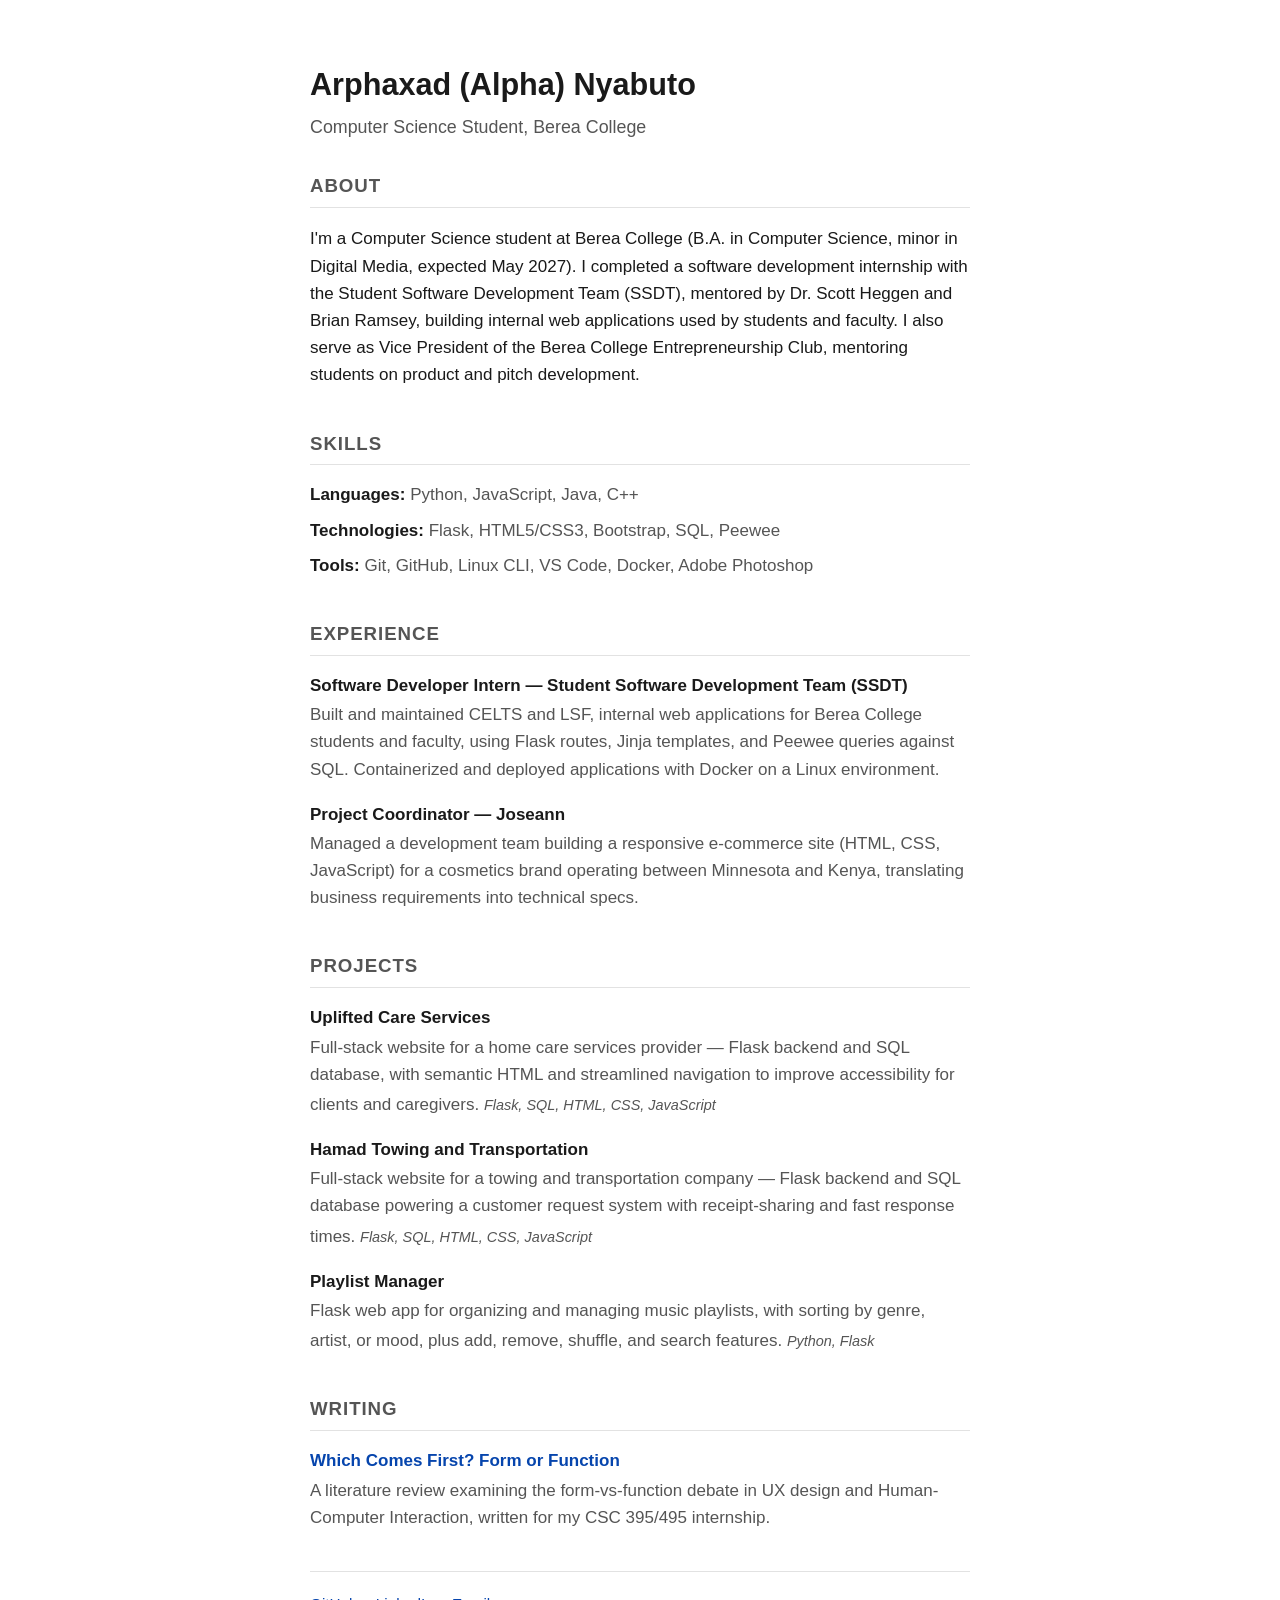
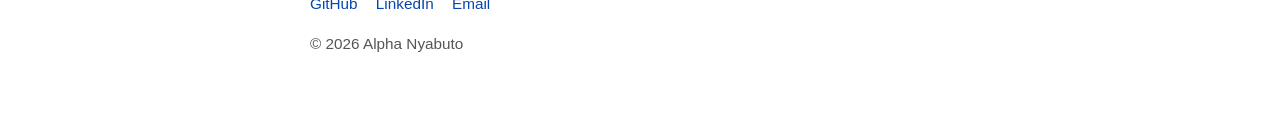
==== index.html @ 5d0f4ea8 "added css file because i wanted it seperate and also put some of my history" ====
<!DOCTYPE html>
<html lang="en">
<head>
<meta charset="UTF-8">
<meta name="viewport" content="width=device-width, initial-scale=1.0">
<title>Alpha Nyabuto</title>
<link rel="stylesheet" href="style.css">
</head>
<body>

  <header>
    <h1>Arphaxad (Alpha) Nyabuto</h1>
    <p class="subtitle">Computer Science Student, Berea College</p>
  </header>

  <section>
    <h2>About</h2>
    <p>
      I'm a Computer Science student at Berea College (B.A. in Computer
      Science, minor in Digital Media, expected May 2027). I completed a
      software development internship with the Student Software Development
      Team (SSDT), mentored by Dr. Scott Heggen and Brian Ramsey, building
      internal web applications used by students and faculty. I also serve as
      Vice President of the Berea College Entrepreneurship Club, mentoring
      students on product and pitch development.
    </p>
  </section>

  <section>
    <h2>Skills</h2>
    <ul class="skills">
      <li><span class="skill-label">Languages:</span> Python, JavaScript, Java, C++</li>
      <li><span class="skill-label">Technologies:</span> Flask, HTML5/CSS3, Bootstrap, SQL, Peewee</li>
      <li><span class="skill-label">Tools:</span> Git, GitHub, Linux CLI, VS Code, Docker, Adobe Photoshop</li>
    </ul>
  </section>

  <section>
    <h2>Experience</h2>
    <ul class="projects">
      <li>
        <div class="project-title">Software Developer Intern &mdash; Student Software Development Team (SSDT)</div>
        <div class="project-desc">Built and maintained CELTS and LSF, internal web applications for Berea College students and faculty, using Flask routes, Jinja templates, and Peewee queries against SQL. Containerized and deployed applications with Docker on a Linux environment.</div>
      </li>
      <li>
        <div class="project-title">Project Coordinator &mdash; Joseann</div>
        <div class="project-desc">Managed a development team building a responsive e-commerce site (HTML, CSS, JavaScript) for a cosmetics brand operating between Minnesota and Kenya, translating business requirements into technical specs.</div>
      </li>
    </ul>
  </section>

  <section>
    <h2>Projects</h2>
    <ul class="projects">
      <li>
        <div class="project-title">Uplifted Care Services</div>
        <div class="project-desc">Full-stack website for a home care services provider &mdash; Flask backend and SQL database, with semantic HTML and streamlined navigation to improve accessibility for clients and caregivers. <span class="tag">Flask, SQL, HTML, CSS, JavaScript</span></div>
      </li>
      <li>
        <div class="project-title">Hamad Towing and Transportation</div>
        <div class="project-desc">Full-stack website for a towing and transportation company &mdash; Flask backend and SQL database powering a customer request system with receipt-sharing and fast response times. <span class="tag">Flask, SQL, HTML, CSS, JavaScript</span></div>
      </li>
      <li>
        <div class="project-title">Playlist Manager</div>
        <div class="project-desc">Flask web app for organizing and managing music playlists, with sorting by genre, artist, or mood, plus add, remove, shuffle, and search features. <span class="tag">Python, Flask</span></div>
      </li>
    </ul>
  </section>

  <section>
    <h2>Writing</h2>
    <ul class="projects">
      <li>
        <div class="project-title"><a href="internship-paper.pdf" target="_blank">Which Comes First? Form or Function</a></div>
        <div class="project-desc">A literature review examining the form-vs-function debate in UX design and Human-Computer Interaction, written for my CSC 395/495 internship.</div>
      </li>
    </ul>
  </section>

  <footer>
    <div class="links">
      <a href="https://github.com/nyabutoa" target="_blank">GitHub</a>
      <a href="https://www.linkedin.com/in/arphaxad-nyabuto-2800401a0/" target="_blank">LinkedIn</a>
      <a href="mailto:naybutoarpha768@gmail.com">Email</a>
    </div>
    <p>&copy; 2026 Alpha Nyabuto</p>
  </footer>

</body>
</html>
---- style.css ----
:root {
  --text: #1a1a1a;
  --muted: #555;
  --link: #0645ad;
  --bg: #ffffff;
  --border: #e2e2e2;
}

* { box-sizing: border-box; }

body {
  margin: 0 auto;
  max-width: 700px;
  padding: 60px 20px;
  background: var(--bg);
  color: var(--text);
  font-family: -apple-system, BlinkMacSystemFont, "Segoe UI", Helvetica, Arial, sans-serif;
  line-height: 1.6;
  font-size: 17px;
}

header h1 {
  margin: 0 0 4px 0;
  font-size: 1.8em;
}

header p.subtitle {
  margin: 0 0 30px 0;
  color: var(--muted);
  font-size: 1.05em;
}

section {
  margin-bottom: 40px;
}

section h2 {
  font-size: 1.1em;
  text-transform: uppercase;
  letter-spacing: 0.05em;
  color: var(--muted);
  border-bottom: 1px solid var(--border);
  padding-bottom: 6px;
  margin-bottom: 16px;
}

a {
  color: var(--link);
  text-decoration: none;
}

a:hover {
  text-decoration: underline;
}

ul.projects {
  list-style: none;
  padding: 0;
  margin: 0;
}

ul.projects li {
  margin-bottom: 18px;
}

ul.projects li .project-title {
  font-weight: 600;
}

ul.projects li .project-desc {
  color: var(--muted);
  margin-top: 2px;
}

ul.projects li .tag {
  display: inline-block;
  margin-top: 6px;
  font-size: 0.85em;
  color: var(--muted);
  font-style: italic;
}

ul.skills {
  list-style: none;
  padding: 0;
  margin: 0;
}

ul.skills li {
  margin-bottom: 8px;
  color: var(--muted);
}

ul.skills .skill-label {
  color: var(--text);
  font-weight: 600;
}

footer {
  border-top: 1px solid var(--border);
  padding-top: 20px;
  color: var(--muted);
  font-size: 0.9em;
}

footer .links a {
  margin-right: 14px;
}
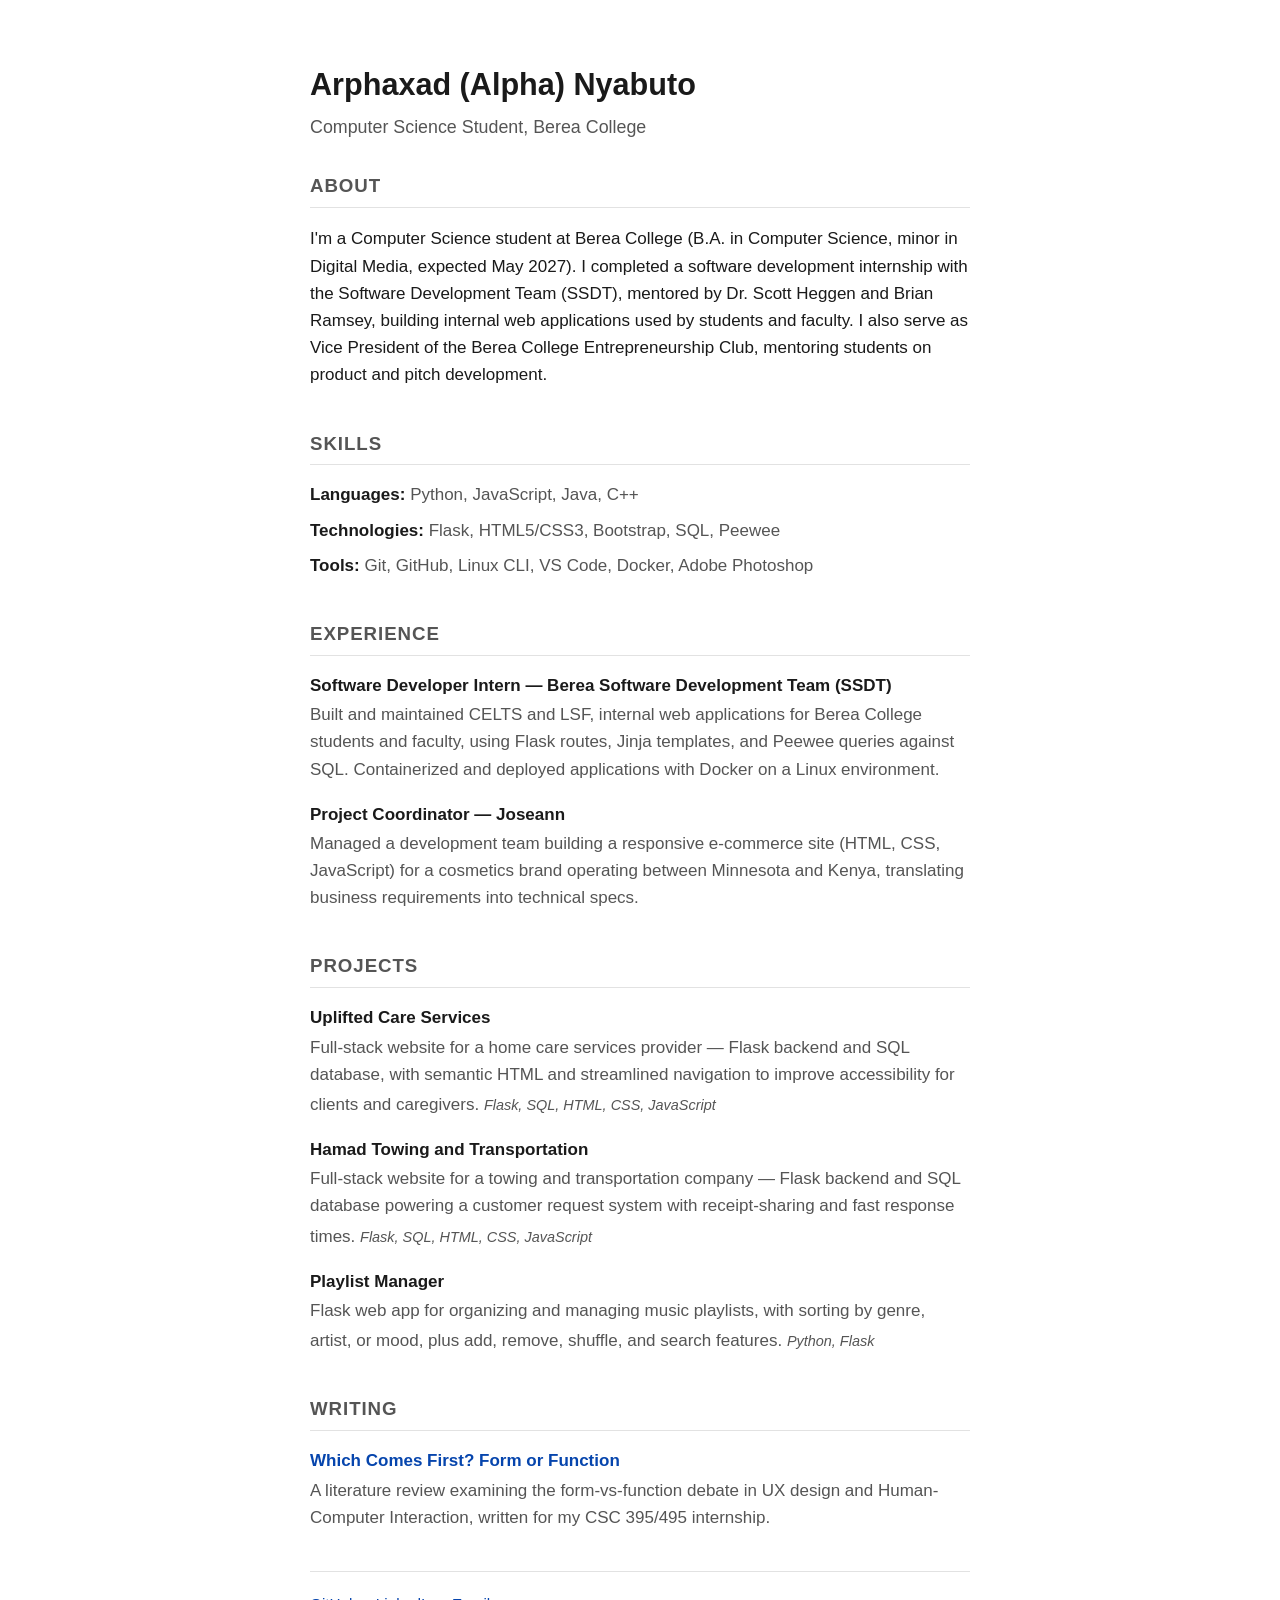
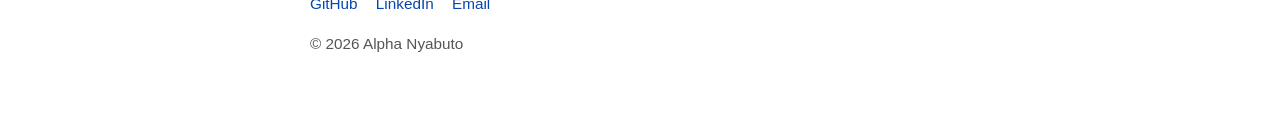
==== commit e36e7b3f: "added some better terminology" ====
--- a/index.html
+++ b/index.html
@@ -18,7 +18,7 @@
     <p>
       I'm a Computer Science student at Berea College (B.A. in Computer
       Science, minor in Digital Media, expected May 2027). I completed a
-      software development internship with the Student Software Development
+      software development internship with the Software Development
       Team (SSDT), mentored by Dr. Scott Heggen and Brian Ramsey, building
       internal web applications used by students and faculty. I also serve as
       Vice President of the Berea College Entrepreneurship Club, mentoring
@@ -39,7 +39,7 @@
     <h2>Experience</h2>
     <ul class="projects">
       <li>
-        <div class="project-title">Software Developer Intern &mdash; Student Software Development Team (SSDT)</div>
+        <div class="project-title">Software Developer Intern &mdash; Berea Software Development Team (SSDT)</div>
         <div class="project-desc">Built and maintained CELTS and LSF, internal web applications for Berea College students and faculty, using Flask routes, Jinja templates, and Peewee queries against SQL. Containerized and deployed applications with Docker on a Linux environment.</div>
       </li>
       <li>
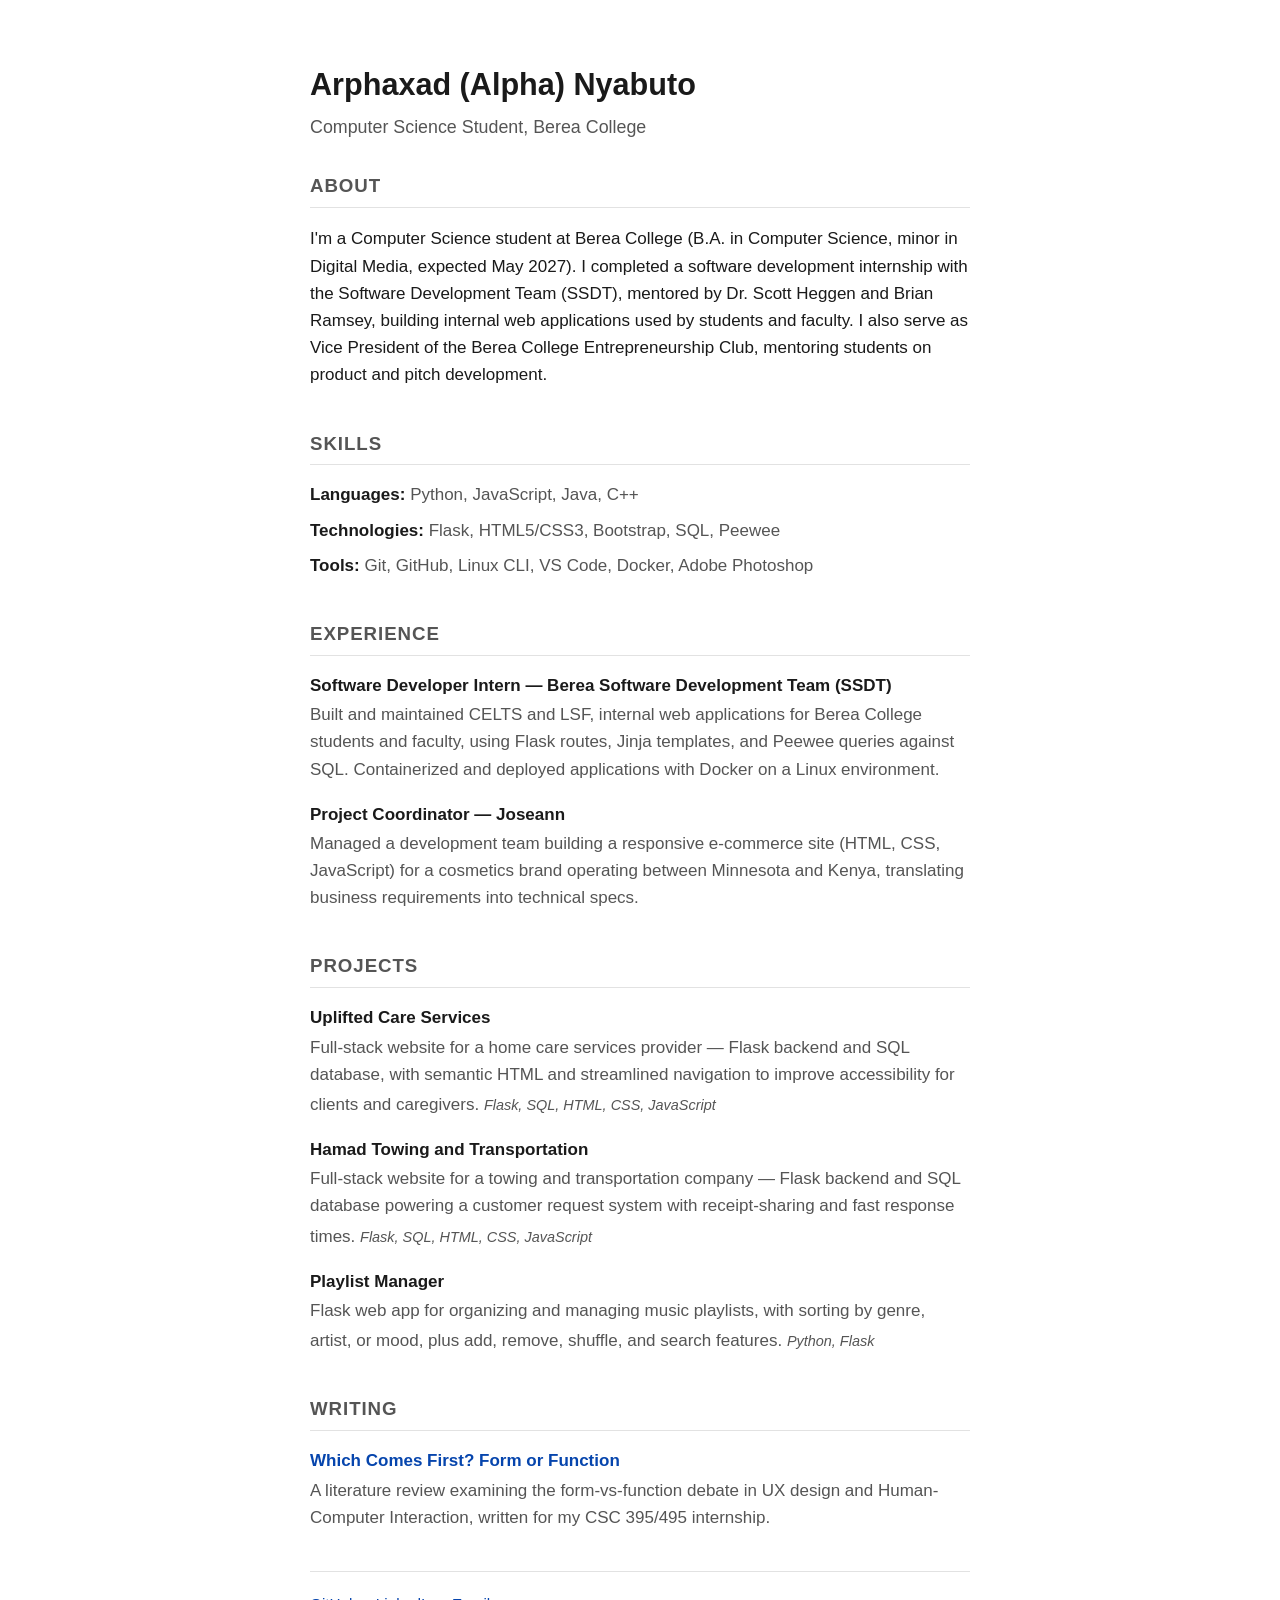
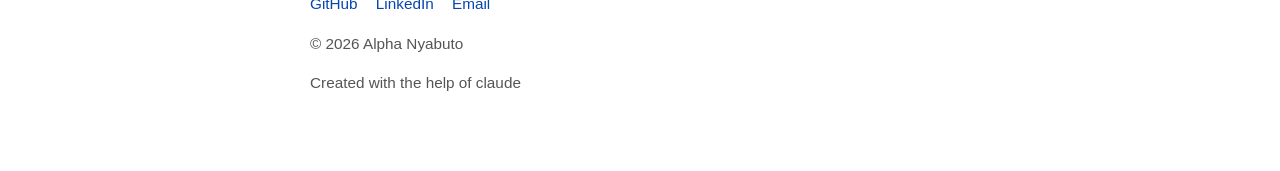
==== commit 719c181e: "added the assistance dislaimer at the bottom" ====
--- a/index.html
+++ b/index.html
@@ -84,6 +84,7 @@
       <a href="mailto:naybutoarpha768@gmail.com">Email</a>
     </div>
     <p>&copy; 2026 Alpha Nyabuto</p>
+    <p> Created with the help of claude</p>
   </footer>
 
 </body>
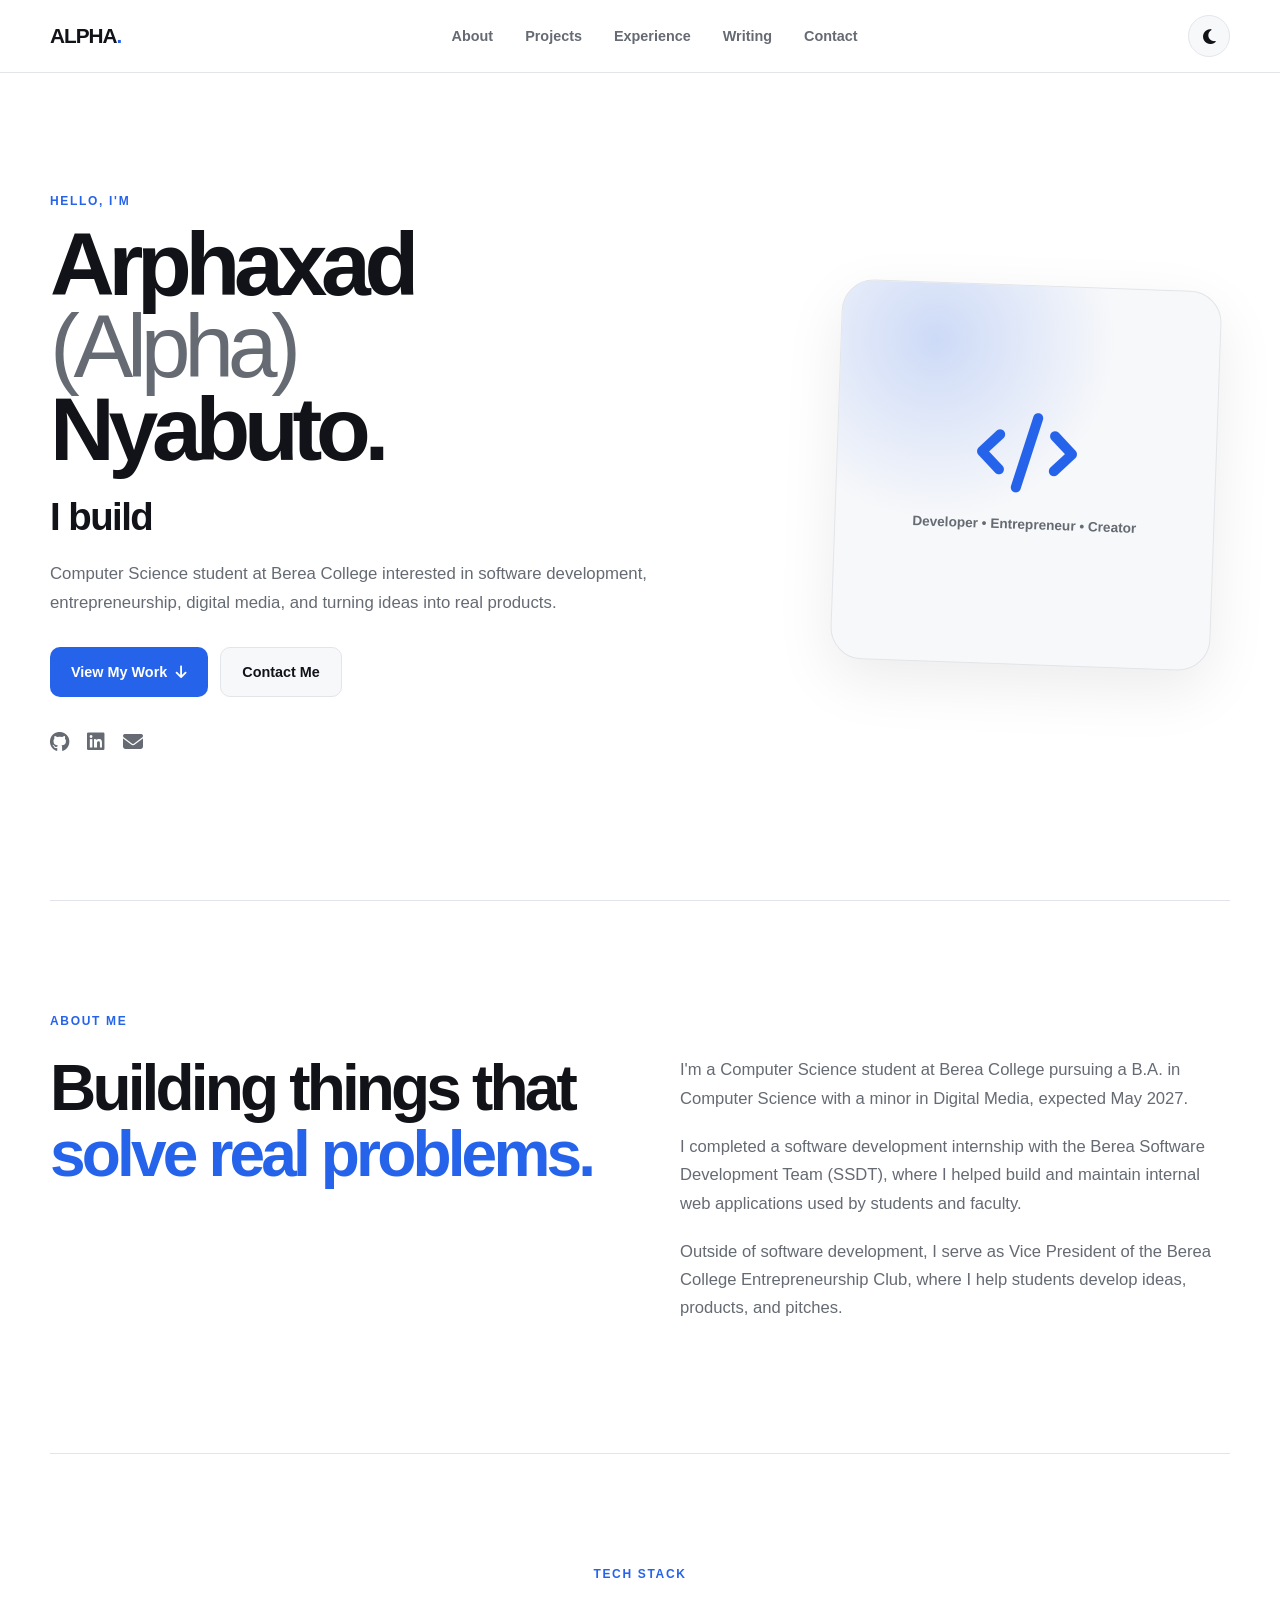
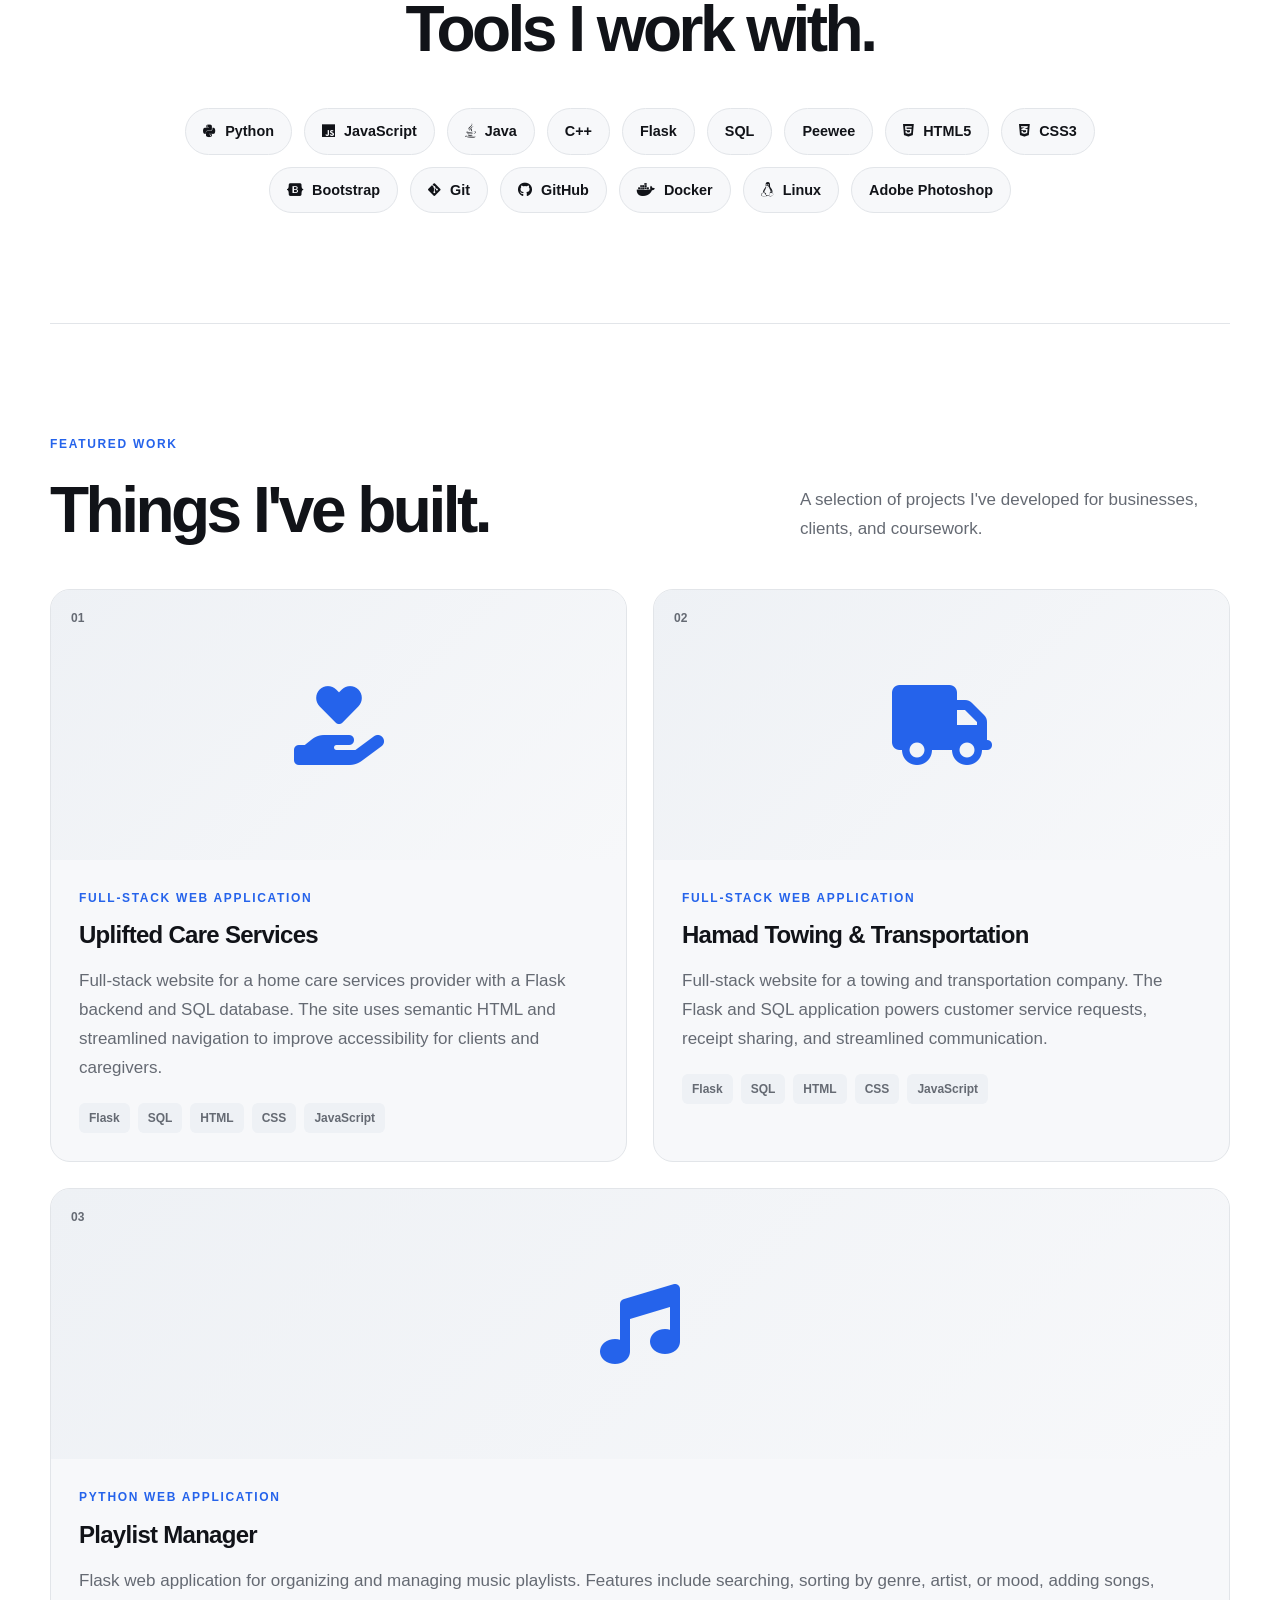
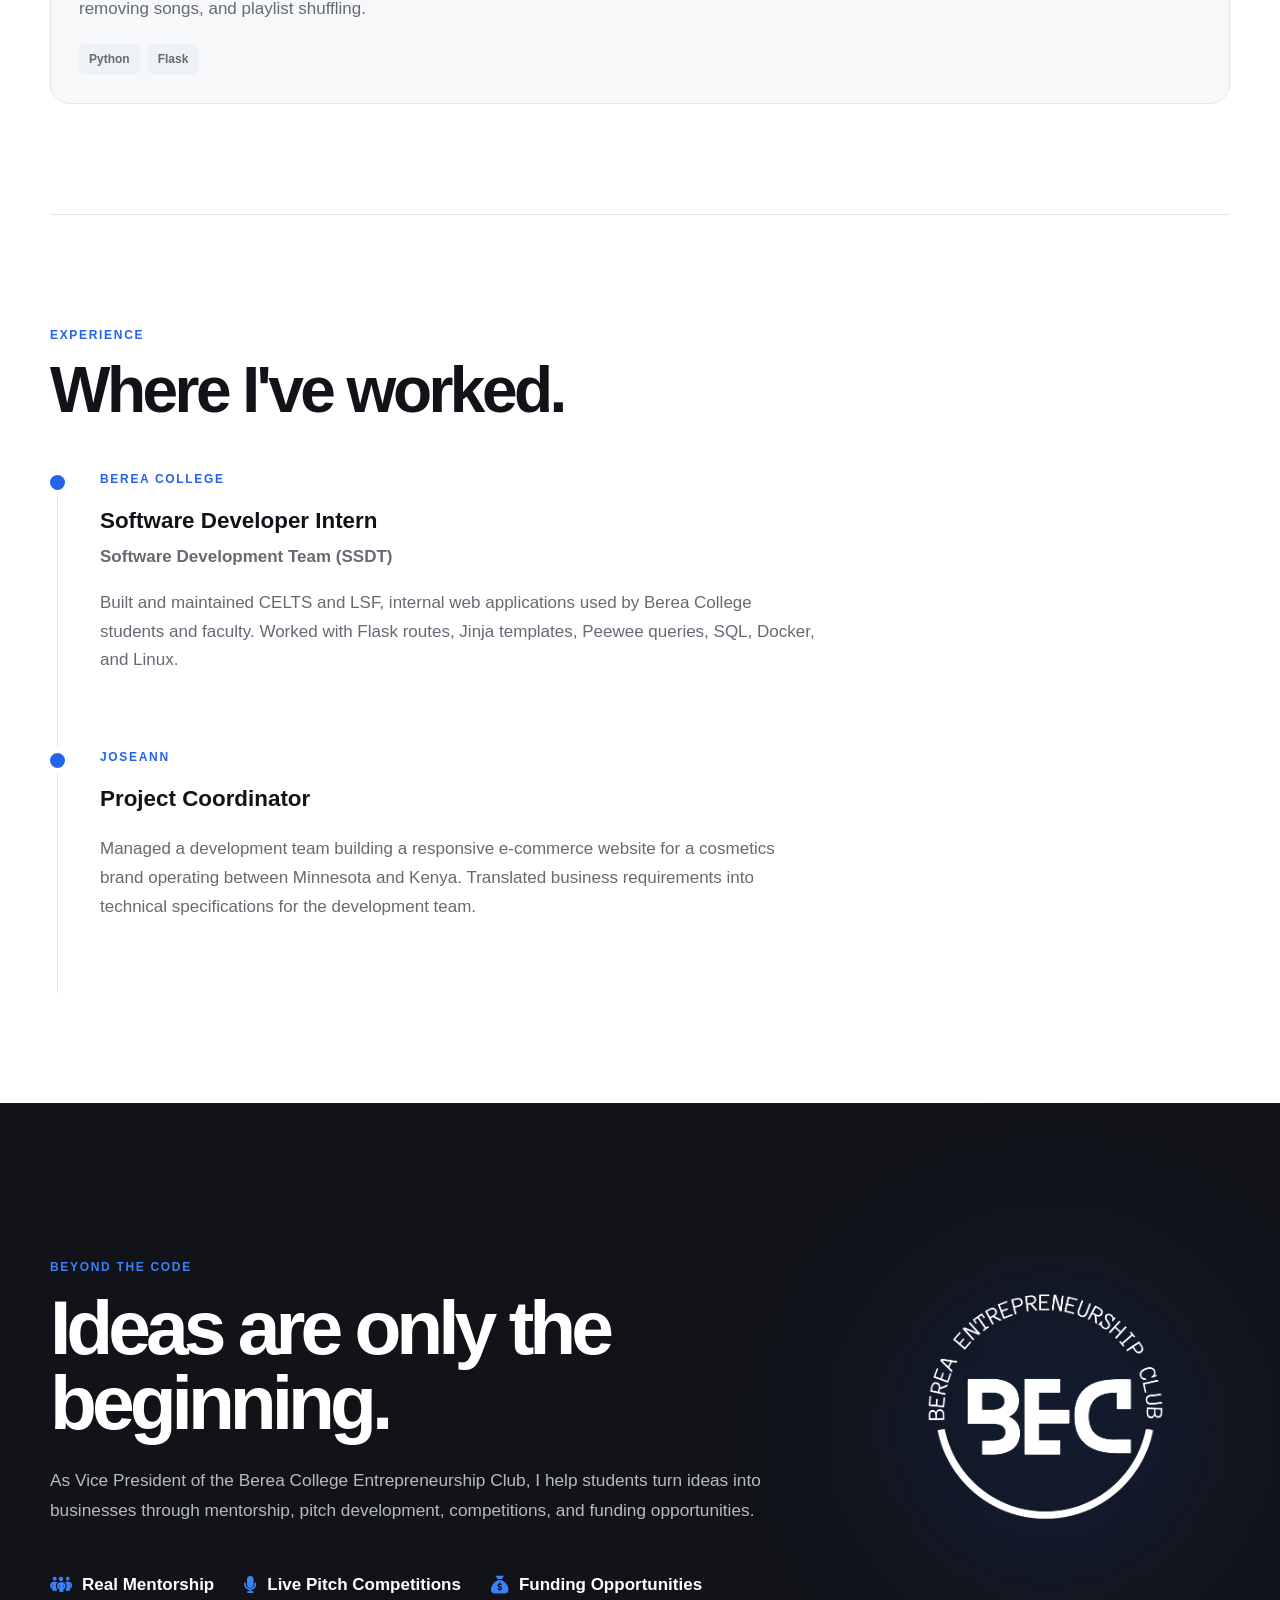
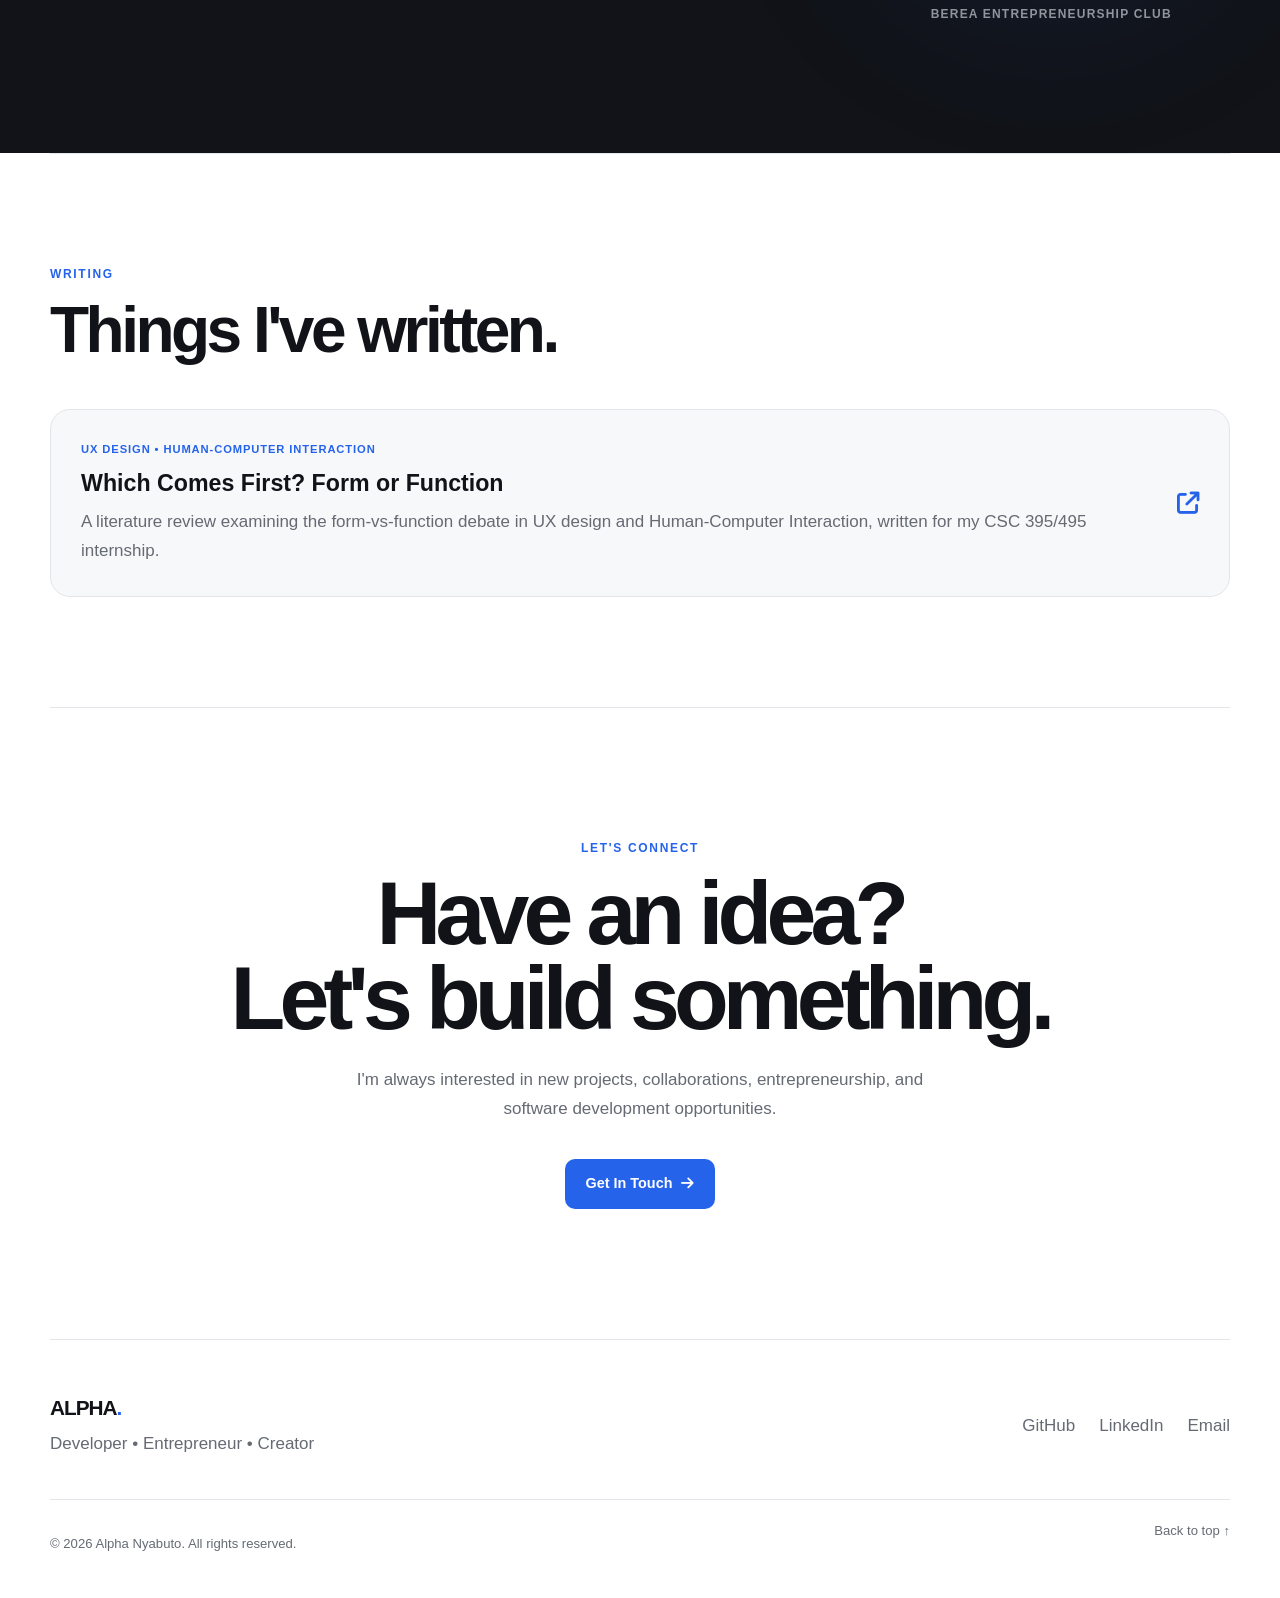
==== commit 6f2d4367: "Added images and necesary thing to make my website more pleasing to the eye" ====
--- a/index.html
+++ b/index.html
@@ -1,91 +1,676 @@
 <!DOCTYPE html>
 <html lang="en">
+
 <head>
-<meta charset="UTF-8">
-<meta name="viewport" content="width=device-width, initial-scale=1.0">
-<title>Alpha Nyabuto</title>
-<link rel="stylesheet" href="style.css">
+  <meta charset="UTF-8">
+  <meta name="viewport" content="width=device-width, initial-scale=1.0">
+
+  <meta
+    name="description"
+    content="Portfolio of Alpha Nyabuto, Computer Science student at Berea College, software developer, entrepreneur, and digital creator."
+  >
+
+  <title>Alpha Nyabuto | Developer & Creator</title>
+
+  <link rel="stylesheet" href="style.css">
+
+  <link
+    rel="stylesheet"
+    href="https://cdnjs.cloudflare.com/ajax/libs/font-awesome/6.5.2/css/all.min.css"
+  >
 </head>
+
 <body>
 
-  <header>
-    <h1>Arphaxad (Alpha) Nyabuto</h1>
-    <p class="subtitle">Computer Science Student, Berea College</p>
-  </header>
-
-  <section>
-    <h2>About</h2>
+<!-- ================= NAVIGATION ================= -->
+
+<nav class="navbar">
+  <div class="nav-container">
+
+    <a href="#home" class="logo">
+      ALPHA<span>.</span>
+    </a>
+
+    <div class="nav-links">
+      <a href="#about">About</a>
+      <a href="#projects">Projects</a>
+      <a href="#experience">Experience</a>
+      <a href="#writing">Writing</a>
+      <a href="#contact">Contact</a>
+    </div>
+
+    <button id="theme-toggle" aria-label="Toggle dark mode">
+      <i class="fa-solid fa-moon"></i>
+    </button>
+
+  </div>
+</nav>
+
+
+<!-- ================= HERO ================= -->
+
+<header class="hero" id="home">
+
+  <div class="hero-content">
+
+    <div class="hero-text">
+
+      <p class="eyebrow">HELLO, I'M</p>
+
+      <h1>
+        Arphaxad
+        <span>(Alpha)</span>
+        Nyabuto.
+      </h1>
+
+      <h2>
+        I build
+        <span id="changing-text">software.</span>
+      </h2>
+
+      <p class="hero-description">
+        Computer Science student at Berea College interested in
+        software development, entrepreneurship, digital media,
+        and turning ideas into real products.
+      </p>
+
+      <div class="hero-buttons">
+
+        <a href="#projects" class="btn primary-btn">
+          View My Work
+          <i class="fa-solid fa-arrow-down"></i>
+        </a>
+
+        <a href="#contact" class="btn secondary-btn">
+          Contact Me
+        </a>
+
+      </div>
+
+      <div class="hero-socials">
+
+        <a
+          href="https://github.com/nyabutoa"
+          target="_blank"
+          rel="noopener noreferrer"
+          aria-label="GitHub"
+        >
+          <i class="fa-brands fa-github"></i>
+        </a>
+
+        <a
+          href="https://www.linkedin.com/in/arphaxad-nyabuto-2800401a0/"
+          target="_blank"
+          rel="noopener noreferrer"
+          aria-label="LinkedIn"
+        >
+          <i class="fa-brands fa-linkedin"></i>
+        </a>
+
+        <a
+          href="mailto:naybutoarpha768@gmail.com"
+          aria-label="Email"
+        >
+          <i class="fa-solid fa-envelope"></i>
+        </a>
+
+      </div>
+
+    </div>
+
+
+    <div class="hero-image">
+
+      <div class="image-placeholder">
+
+        <i class="fa-solid fa-code"></i>
+
+        <p>
+          Developer • Entrepreneur • Creator
+        </p>
+
+      </div>
+
+    </div>
+
+  </div>
+
+</header>
+
+
+<main>
+
+<!-- ================= ABOUT ================= -->
+
+<section id="about" class="section reveal">
+
+  <p class="section-label">
+    ABOUT ME
+  </p>
+
+  <div class="about-grid">
+
+    <h2>
+      Building things that
+      <span>solve real problems.</span>
+    </h2>
+
+    <div class="about-content">
+
+      <p>
+        I'm a Computer Science student at Berea College pursuing
+        a B.A. in Computer Science with a minor in Digital Media,
+        expected May 2027.
+      </p>
+
+      <p>
+        I completed a software development internship with the
+        Berea Software Development Team (SSDT), where I helped
+        build and maintain internal web applications used by
+        students and faculty.
+      </p>
+
+      <p>
+        Outside of software development, I serve as Vice President
+        of the Berea College Entrepreneurship Club, where I help
+        students develop ideas, products, and pitches.
+      </p>
+
+    </div>
+
+  </div>
+
+</section>
+
+
+<!-- ================= SKILLS ================= -->
+
+<section class="section skills-section reveal">
+
+  <p class="section-label">
+    TECH STACK
+  </p>
+
+  <h2 class="section-title">
+    Tools I work with.
+  </h2>
+
+  <div class="skill-container">
+
+    <span><i class="fa-brands fa-python"></i> Python</span>
+
+    <span><i class="fa-brands fa-js"></i> JavaScript</span>
+
+    <span><i class="fa-brands fa-java"></i> Java</span>
+
+    <span>C++</span>
+
+    <span>Flask</span>
+
+    <span>SQL</span>
+
+    <span>Peewee</span>
+
+    <span><i class="fa-brands fa-html5"></i> HTML5</span>
+
+    <span><i class="fa-brands fa-css3-alt"></i> CSS3</span>
+
+    <span><i class="fa-brands fa-bootstrap"></i> Bootstrap</span>
+
+    <span><i class="fa-brands fa-git-alt"></i> Git</span>
+
+    <span><i class="fa-brands fa-github"></i> GitHub</span>
+
+    <span><i class="fa-brands fa-docker"></i> Docker</span>
+
+    <span><i class="fa-brands fa-linux"></i> Linux</span>
+
+    <span>Adobe Photoshop</span>
+
+  </div>
+
+</section>
+
+
+<!-- ================= PROJECTS ================= -->
+
+<section id="projects" class="section reveal">
+
+  <p class="section-label">
+    FEATURED WORK
+  </p>
+
+  <div class="section-heading">
+
+    <h2 class="section-title">
+      Things I've built.
+    </h2>
+
     <p>
-      I'm a Computer Science student at Berea College (B.A. in Computer
-      Science, minor in Digital Media, expected May 2027). I completed a
-      software development internship with the Software Development
-      Team (SSDT), mentored by Dr. Scott Heggen and Brian Ramsey, building
-      internal web applications used by students and faculty. I also serve as
-      Vice President of the Berea College Entrepreneurship Club, mentoring
-      students on product and pitch development.
+      A selection of projects I've developed
+      for businesses, clients, and coursework.
     </p>
-  </section>
-
-  <section>
-    <h2>Skills</h2>
-    <ul class="skills">
-      <li><span class="skill-label">Languages:</span> Python, JavaScript, Java, C++</li>
-      <li><span class="skill-label">Technologies:</span> Flask, HTML5/CSS3, Bootstrap, SQL, Peewee</li>
-      <li><span class="skill-label">Tools:</span> Git, GitHub, Linux CLI, VS Code, Docker, Adobe Photoshop</li>
-    </ul>
-  </section>
-
-  <section>
-    <h2>Experience</h2>
-    <ul class="projects">
-      <li>
-        <div class="project-title">Software Developer Intern &mdash; Berea Software Development Team (SSDT)</div>
-        <div class="project-desc">Built and maintained CELTS and LSF, internal web applications for Berea College students and faculty, using Flask routes, Jinja templates, and Peewee queries against SQL. Containerized and deployed applications with Docker on a Linux environment.</div>
-      </li>
-      <li>
-        <div class="project-title">Project Coordinator &mdash; Joseann</div>
-        <div class="project-desc">Managed a development team building a responsive e-commerce site (HTML, CSS, JavaScript) for a cosmetics brand operating between Minnesota and Kenya, translating business requirements into technical specs.</div>
-      </li>
-    </ul>
-  </section>
-
-  <section>
-    <h2>Projects</h2>
-    <ul class="projects">
-      <li>
-        <div class="project-title">Uplifted Care Services</div>
-        <div class="project-desc">Full-stack website for a home care services provider &mdash; Flask backend and SQL database, with semantic HTML and streamlined navigation to improve accessibility for clients and caregivers. <span class="tag">Flask, SQL, HTML, CSS, JavaScript</span></div>
-      </li>
-      <li>
-        <div class="project-title">Hamad Towing and Transportation</div>
-        <div class="project-desc">Full-stack website for a towing and transportation company &mdash; Flask backend and SQL database powering a customer request system with receipt-sharing and fast response times. <span class="tag">Flask, SQL, HTML, CSS, JavaScript</span></div>
-      </li>
-      <li>
-        <div class="project-title">Playlist Manager</div>
-        <div class="project-desc">Flask web app for organizing and managing music playlists, with sorting by genre, artist, or mood, plus add, remove, shuffle, and search features. <span class="tag">Python, Flask</span></div>
-      </li>
-    </ul>
-  </section>
-
-  <section>
-    <h2>Writing</h2>
-    <ul class="projects">
-      <li>
-        <div class="project-title"><a href="internship-paper.pdf" target="_blank">Which Comes First? Form or Function</a></div>
-        <div class="project-desc">A literature review examining the form-vs-function debate in UX design and Human-Computer Interaction, written for my CSC 395/495 internship.</div>
-      </li>
-    </ul>
-  </section>
-
-  <footer>
-    <div class="links">
-      <a href="https://github.com/nyabutoa" target="_blank">GitHub</a>
-      <a href="https://www.linkedin.com/in/arphaxad-nyabuto-2800401a0/" target="_blank">LinkedIn</a>
-      <a href="mailto:naybutoarpha768@gmail.com">Email</a>
-    </div>
-    <p>&copy; 2026 Alpha Nyabuto</p>
-    <p> Created with the help of claude</p>
-  </footer>
+
+  </div>
+
+
+  <div class="project-grid">
+
+    <!-- PROJECT 1 -->
+
+    <article class="project-card">
+
+      <div class="project-image">
+
+        <span class="project-number">
+          01
+        </span>
+
+        <i class="fa-solid fa-hand-holding-heart"></i>
+
+      </div>
+
+      <div class="project-info">
+
+        <p class="project-type">
+          FULL-STACK WEB APPLICATION
+        </p>
+
+        <h3>
+          Uplifted Care Services
+        </h3>
+
+        <p>
+          Full-stack website for a home care services provider
+          with a Flask backend and SQL database. The site uses
+          semantic HTML and streamlined navigation to improve
+          accessibility for clients and caregivers.
+        </p>
+
+        <div class="project-tags">
+          <span>Flask</span>
+          <span>SQL</span>
+          <span>HTML</span>
+          <span>CSS</span>
+          <span>JavaScript</span>
+        </div>
+
+      </div>
+
+    </article>
+
+
+    <!-- PROJECT 2 -->
+
+    <article class="project-card">
+
+      <div class="project-image">
+
+        <span class="project-number">
+          02
+        </span>
+
+        <i class="fa-solid fa-truck"></i>
+
+      </div>
+
+      <div class="project-info">
+
+        <p class="project-type">
+          FULL-STACK WEB APPLICATION
+        </p>
+
+        <h3>
+          Hamad Towing & Transportation
+        </h3>
+
+        <p>
+          Full-stack website for a towing and transportation
+          company. The Flask and SQL application powers
+          customer service requests, receipt sharing,
+          and streamlined communication.
+        </p>
+
+        <div class="project-tags">
+          <span>Flask</span>
+          <span>SQL</span>
+          <span>HTML</span>
+          <span>CSS</span>
+          <span>JavaScript</span>
+        </div>
+
+      </div>
+
+    </article>
+
+
+    <!-- PROJECT 3 -->
+
+    <article class="project-card">
+
+      <div class="project-image">
+
+        <span class="project-number">
+          03
+        </span>
+
+        <i class="fa-solid fa-music"></i>
+
+      </div>
+
+      <div class="project-info">
+
+        <p class="project-type">
+          PYTHON WEB APPLICATION
+        </p>
+
+        <h3>
+          Playlist Manager
+        </h3>
+
+        <p>
+          Flask web application for organizing and managing
+          music playlists. Features include searching,
+          sorting by genre, artist, or mood, adding songs,
+          removing songs, and playlist shuffling.
+        </p>
+
+        <div class="project-tags">
+          <span>Python</span>
+          <span>Flask</span>
+        </div>
+
+      </div>
+
+    </article>
+
+  </div>
+
+</section>
+
+
+<!-- ================= EXPERIENCE ================= -->
+
+<section id="experience" class="section reveal">
+
+  <p class="section-label">
+    EXPERIENCE
+  </p>
+
+  <h2 class="section-title">
+    Where I've worked.
+  </h2>
+
+  <div class="timeline">
+
+    <div class="timeline-item">
+
+      <div class="timeline-dot"></div>
+
+      <div class="timeline-content">
+
+        <p class="company">
+          BEREA COLLEGE
+        </p>
+
+        <h3>
+          Software Developer Intern
+        </h3>
+
+        <p class="position-subtitle">
+          Software Development Team (SSDT)
+        </p>
+
+        <p>
+          Built and maintained CELTS and LSF, internal web
+          applications used by Berea College students and faculty.
+          Worked with Flask routes, Jinja templates, Peewee queries,
+          SQL, Docker, and Linux.
+        </p>
+
+      </div>
+
+    </div>
+
+
+    <div class="timeline-item">
+
+      <div class="timeline-dot"></div>
+
+      <div class="timeline-content">
+
+        <p class="company">
+          JOSEANN
+        </p>
+
+        <h3>
+          Project Coordinator
+        </h3>
+
+        <p>
+          Managed a development team building a responsive
+          e-commerce website for a cosmetics brand operating
+          between Minnesota and Kenya. Translated business
+          requirements into technical specifications for the
+          development team.
+        </p>
+
+      </div>
+
+    </div>
+
+  </div>
+
+</section>
+
+
+<!-- ================= ENTREPRENEURSHIP ================= -->
+
+<section class="beyond-section reveal">
+
+  <div class="beyond-content">
+
+    <!-- LEFT -->
+
+    <div class="beyond-text">
+
+      <p class="section-label">
+        BEYOND THE CODE
+      </p>
+
+      <h2>
+        Ideas are only the beginning.
+      </h2>
+
+      <p class="beyond-description">
+        As Vice President of the Berea College Entrepreneurship Club,
+        I help students turn ideas into businesses through mentorship,
+        pitch development, competitions, and funding opportunities.
+      </p>
+
+      <div class="beyond-features">
+
+        <div>
+          <i class="fa-solid fa-people-group"></i>
+          <span>Real Mentorship</span>
+        </div>
+
+        <div>
+          <i class="fa-solid fa-microphone"></i>
+          <span>Live Pitch Competitions</span>
+        </div>
+
+        <div>
+          <i class="fa-solid fa-sack-dollar"></i>
+          <span>Funding Opportunities</span>
+        </div>
+
+      </div>
+
+    </div>
+
+
+    <!-- RIGHT: BEC LOGO -->
+
+    <div class="bec-logo-container">
+
+      <img
+        src="1.png"
+        alt="Berea Entrepreneurship Club BEC logo"
+        class="bec-logo"
+      >
+
+      <p>
+        Berea Entrepreneurship Club
+      </p>
+
+    </div>
+
+  </div>
+
+</section>
+
+
+<!-- ================= WRITING ================= -->
+
+<section id="writing" class="section reveal">
+
+  <p class="section-label">
+    WRITING
+  </p>
+
+  <h2 class="section-title">
+    Things I've written.
+  </h2>
+
+  <a
+    href="internship-paper.pdf"
+    target="_blank"
+    rel="noopener noreferrer"
+    class="writing-card"
+  >
+
+    <div>
+
+      <p>
+        UX DESIGN • HUMAN-COMPUTER INTERACTION
+      </p>
+
+      <h3>
+        Which Comes First? Form or Function
+      </h3>
+
+      <span>
+        A literature review examining the form-vs-function
+        debate in UX design and Human-Computer Interaction,
+        written for my CSC 395/495 internship.
+      </span>
+
+    </div>
+
+    <i class="fa-solid fa-arrow-up-right-from-square"></i>
+
+  </a>
+
+</section>
+
+
+<!-- ================= CONTACT ================= -->
+
+<section id="contact" class="contact-section reveal">
+
+  <p class="section-label">
+    LET'S CONNECT
+  </p>
+
+  <h2>
+    Have an idea?
+    <br>
+    Let's build something.
+  </h2>
+
+  <p>
+    I'm always interested in new projects, collaborations,
+    entrepreneurship, and software development opportunities.
+  </p>
+
+  <a
+    href="mailto:naybutoarpha768@gmail.com"
+    class="btn primary-btn"
+  >
+    Get In Touch
+    <i class="fa-solid fa-arrow-right"></i>
+  </a>
+
+</section>
+
+</main>
+
+
+<!-- ================= FOOTER ================= -->
+
+<footer>
+
+  <div class="footer-content">
+
+    <div>
+
+      <a href="#home" class="logo">
+        ALPHA<span>.</span>
+      </a>
+
+      <p>
+        Developer • Entrepreneur • Creator
+      </p>
+
+    </div>
+
+
+    <div class="footer-links">
+
+      <a
+        href="https://github.com/nyabutoa"
+        target="_blank"
+        rel="noopener noreferrer"
+      >
+        GitHub
+      </a>
+
+      <a
+        href="https://www.linkedin.com/in/arphaxad-nyabuto-2800401a0/"
+        target="_blank"
+        rel="noopener noreferrer"
+      >
+        LinkedIn
+      </a>
+
+      <a href="mailto:naybutoarpha768@gmail.com">
+        Email
+      </a>
+
+    </div>
+
+  </div>
+
+
+  <div class="footer-bottom">
+
+    <p>
+      &copy; 2026 Alpha Nyabuto.
+      All rights reserved.
+    </p>
+
+    <a href="#home">
+      Back to top ↑
+    </a>
+
+  </div>
+
+</footer>
+
+
+<script src="script.js"></script>
 
 </body>
+
 </html>
--- a/style.css
+++ b/style.css
@@ -1,108 +1,1394 @@
+/* =========================================================
+   ALPHA NYABUTO — PORTFOLIO
+========================================================= */
+
 :root {
-  --text: #1a1a1a;
-  --muted: #555;
-  --link: #0645ad;
   --bg: #ffffff;
-  --border: #e2e2e2;
-}
-
-* { box-sizing: border-box; }
+  --surface: #f7f8fa;
+  --surface-2: #eef1f5;
+
+  --text: #111318;
+  --muted: #656a73;
+  --border: #e2e5e9;
+
+  --accent: #2563eb;
+  --accent-hover: #1d4ed8;
+
+  --nav-bg: rgba(255, 255, 255, 0.88);
+
+  --shadow:
+    0 20px 60px rgba(0, 0, 0, 0.08);
+
+  --radius: 20px;
+}
+
+
+/* ================= DARK MODE ================= */
+
+body.dark {
+  --bg: #0b0d10;
+  --surface: #13161b;
+  --surface-2: #1a1e24;
+
+  --text: #f5f6f7;
+  --muted: #a6abb4;
+  --border: #292d34;
+
+  --accent: #60a5fa;
+  --accent-hover: #93c5fd;
+
+  --nav-bg: rgba(11, 13, 16, 0.88);
+
+  --shadow:
+    0 20px 60px rgba(0, 0, 0, 0.35);
+}
+
+
+/* ================= RESET ================= */
+
+* {
+  box-sizing: border-box;
+}
+
+html {
+  scroll-behavior: smooth;
+}
 
 body {
-  margin: 0 auto;
-  max-width: 700px;
-  padding: 60px 20px;
+  margin: 0;
+  padding: 0;
+
+  width: 100%;
+  min-height: 100vh;
+
   background: var(--bg);
   color: var(--text);
-  font-family: -apple-system, BlinkMacSystemFont, "Segoe UI", Helvetica, Arial, sans-serif;
-  line-height: 1.6;
+
+  font-family:
+    -apple-system,
+    BlinkMacSystemFont,
+    "Segoe UI",
+    Helvetica,
+    Arial,
+    sans-serif;
+
   font-size: 17px;
-}
-
-header h1 {
-  margin: 0 0 4px 0;
-  font-size: 1.8em;
-}
-
-header p.subtitle {
-  margin: 0 0 30px 0;
-  color: var(--muted);
-  font-size: 1.05em;
-}
-
-section {
-  margin-bottom: 40px;
-}
-
-section h2 {
-  font-size: 1.1em;
+  line-height: 1.7;
+
+  overflow-x: hidden;
+
+  transition:
+    background 0.3s ease,
+    color 0.3s ease;
+}
+
+a {
+  color: inherit;
+  text-decoration: none;
+}
+
+img {
+  display: block;
+  max-width: 100%;
+}
+
+button {
+  font: inherit;
+}
+
+
+/* ================= NAVIGATION ================= */
+
+.navbar {
+  position: fixed;
+
+  top: 0;
+  left: 0;
+  right: 0;
+
+  width: 100%;
+
+  z-index: 9999;
+
+  background: var(--nav-bg);
+
+  border-bottom: 1px solid var(--border);
+
+  backdrop-filter: blur(18px);
+  -webkit-backdrop-filter: blur(18px);
+}
+
+.nav-container {
+  width: min(1180px, calc(100% - 48px));
+
+  margin: 0 auto;
+
+  min-height: 72px;
+
+  display: flex;
+  align-items: center;
+  justify-content: space-between;
+
+  gap: 30px;
+}
+
+.logo {
+  font-size: 1.3rem;
+  font-weight: 900;
+
+  letter-spacing: -0.05em;
+}
+
+.logo span {
+  color: var(--accent);
+}
+
+.nav-links {
+  display: flex;
+  align-items: center;
+
+  gap: 32px;
+}
+
+.nav-links a {
+  position: relative;
+
+  color: var(--muted);
+
+  font-size: 0.9rem;
+  font-weight: 600;
+}
+
+.nav-links a::after {
+  content: "";
+
+  position: absolute;
+
+  left: 0;
+  bottom: -7px;
+
+  width: 0;
+  height: 2px;
+
+  background: var(--accent);
+
+  transition: width 0.25s ease;
+}
+
+.nav-links a:hover,
+.nav-links a.current {
+  color: var(--text);
+}
+
+.nav-links a:hover::after,
+.nav-links a.current::after {
+  width: 100%;
+}
+
+#theme-toggle {
+  width: 42px;
+  height: 42px;
+
+  flex-shrink: 0;
+
+  border-radius: 50%;
+
+  border: 1px solid var(--border);
+
+  background: var(--surface);
+  color: var(--text);
+
+  cursor: pointer;
+
+  display: flex;
+  align-items: center;
+  justify-content: center;
+
+  transition:
+    transform 0.2s ease,
+    border-color 0.2s ease;
+}
+
+#theme-toggle:hover {
+  transform: rotate(12deg);
+
+  border-color: var(--accent);
+}
+
+
+/* ================= HERO ================= */
+
+.hero {
+  width: min(1180px, calc(100% - 48px));
+
+  min-height: 100vh;
+
+  margin: 0 auto;
+
+  padding: 130px 0 80px;
+
+  display: flex;
+  align-items: center;
+}
+
+.hero-content {
+  width: 100%;
+
+  display: grid;
+
+  grid-template-columns:
+    minmax(0, 1.25fr)
+    minmax(300px, 0.75fr);
+
+  gap: 90px;
+
+  align-items: center;
+}
+
+.hero-text {
+  min-width: 0;
+}
+
+.eyebrow,
+.section-label,
+.project-type,
+.company {
+  margin-top: 0;
+
+  color: var(--accent);
+
+  font-size: 0.75rem;
+  font-weight: 800;
+
+  letter-spacing: 0.14em;
+
   text-transform: uppercase;
-  letter-spacing: 0.05em;
-  color: var(--muted);
-  border-bottom: 1px solid var(--border);
-  padding-bottom: 6px;
-  margin-bottom: 16px;
-}
-
-a {
-  color: var(--link);
-  text-decoration: none;
-}
-
-a:hover {
-  text-decoration: underline;
-}
-
-ul.projects {
-  list-style: none;
-  padding: 0;
+}
+
+.hero h1 {
+  max-width: 720px;
+
+  margin: 10px 0 24px;
+
+  font-size: clamp(4rem, 7vw, 6.5rem);
+
+  line-height: 0.92;
+
+  letter-spacing: -0.07em;
+}
+
+.hero h1 span {
+  display: block;
+
+  color: var(--muted);
+
+  font-weight: 500;
+}
+
+.hero h2 {
+  margin: 0 0 20px;
+
+  font-size: clamp(1.5rem, 3vw, 2.4rem);
+
+  line-height: 1.2;
+
+  letter-spacing: -0.04em;
+}
+
+.hero h2 span {
+  color: var(--accent);
+}
+
+.hero-description {
+  max-width: 640px;
+
+  margin: 0 0 30px;
+
+  color: var(--muted);
+
+  font-size: 1.05rem;
+}
+
+.hero-buttons {
+  display: flex;
+  flex-wrap: wrap;
+
+  gap: 12px;
+
+  margin-bottom: 28px;
+}
+
+
+/* ================= BUTTONS ================= */
+
+.btn {
+  min-height: 50px;
+
+  padding: 0 21px;
+
+  border-radius: 10px;
+
+  display: inline-flex;
+  align-items: center;
+  justify-content: center;
+
+  gap: 9px;
+
+  font-size: 0.9rem;
+  font-weight: 700;
+
+  transition:
+    transform 0.2s ease,
+    background 0.2s ease,
+    border-color 0.2s ease;
+}
+
+.primary-btn {
+  background: var(--accent);
+
+  color: #ffffff;
+}
+
+.primary-btn:hover {
+  background: var(--accent-hover);
+
+  transform: translateY(-3px);
+}
+
+.secondary-btn {
+  background: var(--surface);
+
+  color: var(--text);
+
+  border: 1px solid var(--border);
+}
+
+.secondary-btn:hover {
+  border-color: var(--accent);
+
+  transform: translateY(-3px);
+}
+
+
+/* ================= SOCIAL ================= */
+
+.hero-socials {
+  display: flex;
+  align-items: center;
+
+  gap: 18px;
+}
+
+.hero-socials a {
+  color: var(--muted);
+
+  font-size: 1.25rem;
+
+  transition:
+    color 0.2s ease,
+    transform 0.2s ease;
+}
+
+.hero-socials a:hover {
+  color: var(--accent);
+
+  transform: translateY(-3px);
+}
+
+
+/* ================= HERO GRAPHIC ================= */
+
+.hero-image {
+  display: flex;
+
+  justify-content: center;
+  align-items: center;
+}
+
+.image-placeholder {
+  width: min(100%, 380px);
+
+  aspect-ratio: 1 / 1;
+
+  padding: 30px;
+
+  border: 1px solid var(--border);
+
+  border-radius: 32px;
+
+  background:
+    radial-gradient(
+      circle at 25% 15%,
+      rgba(37, 99, 235, 0.20),
+      transparent 42%
+    ),
+    var(--surface);
+
+  box-shadow: var(--shadow);
+
+  display: flex;
+  flex-direction: column;
+
+  justify-content: center;
+  align-items: center;
+
+  text-align: center;
+
+  transform: rotate(2deg);
+
+  transition:
+    transform 0.35s ease,
+    box-shadow 0.35s ease;
+}
+
+.image-placeholder:hover {
+  transform:
+    rotate(0deg)
+    translateY(-7px);
+}
+
+.image-placeholder i {
+  margin-bottom: 20px;
+
+  color: var(--accent);
+
+  font-size: 5rem;
+}
+
+.image-placeholder p {
   margin: 0;
-}
-
-ul.projects li {
-  margin-bottom: 18px;
-}
-
-ul.projects li .project-title {
+
+  color: var(--muted);
+
+  font-size: 0.85rem;
   font-weight: 600;
 }
 
-ul.projects li .project-desc {
-  color: var(--muted);
-  margin-top: 2px;
-}
-
-ul.projects li .tag {
-  display: inline-block;
-  margin-top: 6px;
-  font-size: 0.85em;
-  color: var(--muted);
-  font-style: italic;
-}
-
-ul.skills {
-  list-style: none;
-  padding: 0;
+
+/* ================= SECTIONS ================= */
+
+.section {
+  width: min(1180px, calc(100% - 48px));
+
+  margin: 0 auto;
+
+  padding: 110px 0;
+
+  border-top: 1px solid var(--border);
+}
+
+.section-title {
+  margin: 10px 0 45px;
+
+  font-size: clamp(2.5rem, 5vw, 4rem);
+
+  line-height: 1.05;
+
+  letter-spacing: -0.055em;
+}
+
+.section-heading {
+  margin-bottom: 45px;
+
+  display: flex;
+
+  justify-content: space-between;
+  align-items: end;
+
+  gap: 40px;
+}
+
+.section-heading .section-title {
+  margin-bottom: 0;
+}
+
+.section-heading > p {
+  max-width: 430px;
+
+  margin-bottom: 0;
+
+  color: var(--muted);
+}
+
+
+/* ================= ABOUT ================= */
+
+.about-grid {
+  margin-top: 25px;
+
+  display: grid;
+
+  grid-template-columns: 1fr 1fr;
+
+  gap: 80px;
+}
+
+.about-grid h2 {
   margin: 0;
-}
-
-ul.skills li {
-  margin-bottom: 8px;
-  color: var(--muted);
-}
-
-ul.skills .skill-label {
-  color: var(--text);
+
+  font-size: clamp(2.6rem, 5vw, 4.5rem);
+
+  line-height: 1.03;
+
+  letter-spacing: -0.06em;
+}
+
+.about-grid h2 span {
+  display: block;
+
+  color: var(--accent);
+}
+
+.about-content p {
+  margin-top: 0;
+  margin-bottom: 20px;
+
+  color: var(--muted);
+
+  font-size: 1.04rem;
+}
+
+
+/* ================= SKILLS ================= */
+
+.skills-section {
+  text-align: center;
+}
+
+.skill-container {
+  max-width: 950px;
+
+  margin: 0 auto;
+
+  display: flex;
+  flex-wrap: wrap;
+
+  justify-content: center;
+
+  gap: 12px;
+}
+
+.skill-container span {
+  padding: 10px 17px;
+
+  background: var(--surface);
+
+  border: 1px solid var(--border);
+
+  border-radius: 999px;
+
+  font-size: 0.9rem;
+  font-weight: 650;
+
+  transition:
+    transform 0.2s ease,
+    border-color 0.2s ease;
+}
+
+.skill-container span:hover {
+  transform: translateY(-4px);
+
+  border-color: var(--accent);
+}
+
+.skill-container i {
+  margin-right: 5px;
+}
+
+
+/* ================= PROJECTS ================= */
+
+.project-grid {
+  display: grid;
+
+  grid-template-columns:
+    repeat(2, minmax(0, 1fr));
+
+  gap: 26px;
+}
+
+.project-card {
+  overflow: hidden;
+
+  background: var(--surface);
+
+  border: 1px solid var(--border);
+
+  border-radius: var(--radius);
+
+  transition:
+    transform 0.3s ease,
+    box-shadow 0.3s ease,
+    border-color 0.3s ease;
+}
+
+.project-card:hover {
+  transform: translateY(-8px);
+
+  border-color: var(--accent);
+
+  box-shadow: var(--shadow);
+}
+
+.project-image {
+  position: relative;
+
+  height: 270px;
+
+  overflow: hidden;
+
+  background:
+    linear-gradient(
+      135deg,
+      var(--surface-2),
+      var(--surface)
+    );
+
+  display: flex;
+
+  align-items: center;
+  justify-content: center;
+}
+
+.project-image i {
+  color: var(--accent);
+
+  font-size: 5rem;
+
+  transition: transform 0.3s ease;
+}
+
+.project-card:hover .project-image i {
+  transform:
+    scale(1.12)
+    rotate(-4deg);
+}
+
+.project-number {
+  position: absolute;
+
+  top: 18px;
+  left: 20px;
+
+  color: var(--muted);
+
+  font-size: 0.75rem;
+  font-weight: 800;
+}
+
+.project-info {
+  padding: 28px;
+}
+
+.project-info h3 {
+  margin: 6px 0 12px;
+
+  font-size: 1.5rem;
+
+  line-height: 1.25;
+
+  letter-spacing: -0.03em;
+}
+
+.project-info > p:not(.project-type) {
+  color: var(--muted);
+}
+
+.project-tags {
+  margin-top: 20px;
+
+  display: flex;
+  flex-wrap: wrap;
+
+  gap: 8px;
+}
+
+.project-tags span {
+  padding: 5px 10px;
+
+  border-radius: 6px;
+
+  background: var(--surface-2);
+
+  color: var(--muted);
+
+  font-size: 0.75rem;
+  font-weight: 650;
+}
+
+.project-card:nth-child(3) {
+  grid-column: 1 / -1;
+}
+
+
+/* ================= EXPERIENCE ================= */
+
+.timeline {
+  position: relative;
+
+  max-width: 850px;
+
+  margin-top: 40px;
+}
+
+.timeline::before {
+  content: "";
+
+  position: absolute;
+
+  top: 5px;
+  bottom: 0;
+
+  left: 7px;
+
+  width: 1px;
+
+  background: var(--border);
+}
+
+.timeline-item {
+  position: relative;
+
+  padding-left: 50px;
+  padding-bottom: 55px;
+}
+
+.timeline-dot {
+  position: absolute;
+
+  top: 6px;
+  left: 0;
+
+  width: 15px;
+  height: 15px;
+
+  border-radius: 50%;
+
+  background: var(--accent);
+
+  box-shadow:
+    0 0 0 6px var(--bg);
+}
+
+.timeline-content h3 {
+  margin: 3px 0;
+
+  font-size: 1.4rem;
+}
+
+.position-subtitle {
+  margin-top: 0;
+
+  color: var(--muted);
+
   font-weight: 600;
 }
 
+.timeline-content > p:last-child {
+  max-width: 720px;
+
+  color: var(--muted);
+}
+
+
+/* =========================================================
+   ENTREPRENEURSHIP / BEYOND THE CODE
+========================================================= */
+
+.beyond-section {
+  width: 100%;
+
+  padding: 110px 24px;
+
+  background: #111318;
+
+  color: #ffffff;
+
+  overflow: hidden;
+}
+
+.beyond-content {
+  width: min(1180px, 100%);
+
+  margin: 0 auto;
+
+  display: grid;
+
+  grid-template-columns:
+    minmax(0, 1.35fr)
+    minmax(300px, 0.65fr);
+
+  align-items: center;
+
+  gap: 80px;
+}
+
+.beyond-text {
+  min-width: 0;
+}
+
+.beyond-text .section-label {
+  color: #3b82f6;
+}
+
+.beyond-text h2 {
+  max-width: 760px;
+
+  margin: 10px 0 25px;
+
+  color: #ffffff;
+
+  font-size: clamp(3rem, 6vw, 5.5rem);
+
+  line-height: 0.98;
+
+  letter-spacing: -0.065em;
+}
+
+.beyond-description {
+  max-width: 720px;
+
+  margin: 0;
+
+  color: #b7bac1;
+
+  font-size: 1.08rem;
+
+  line-height: 1.75;
+}
+
+.beyond-features {
+  margin-top: 45px;
+
+  display: flex;
+  flex-wrap: wrap;
+
+  gap: 30px;
+}
+
+.beyond-features div {
+  display: flex;
+
+  align-items: center;
+
+  gap: 10px;
+
+  color: #ffffff;
+
+  font-weight: 700;
+}
+
+.beyond-features i {
+  color: #3b82f6;
+
+  font-size: 1.1rem;
+}
+
+
+/* ================= BEC LOGO ================= */
+
+.bec-logo-container {
+  position: relative;
+
+  min-height: 430px;
+
+  display: flex;
+
+  flex-direction: column;
+
+  align-items: center;
+  justify-content: center;
+
+  text-align: center;
+}
+
+.bec-logo-container::before {
+  content: "";
+
+  position: absolute;
+
+  width: 340px;
+  height: 340px;
+
+  border-radius: 50%;
+
+  background:
+    rgba(37, 99, 235, 0.12);
+
+  filter: blur(90px);
+
+  pointer-events: none;
+}
+
+.bec-logo {
+  position: relative;
+
+  z-index: 1;
+
+  width: 100%;
+  max-width: 390px;
+
+  height: auto;
+
+  object-fit: contain;
+
+  /*
+    Logo has a black background, which blends into
+    the dark entrepreneurship section.
+  */
+
+  mix-blend-mode: screen;
+
+  filter:
+    brightness(1.08)
+    drop-shadow(
+      0 20px 40px rgba(0, 0, 0, 0.35)
+    );
+
+  transition:
+    transform 0.35s ease,
+    filter 0.35s ease;
+}
+
+.bec-logo-container:hover .bec-logo {
+  transform:
+    scale(1.04)
+    rotate(1deg);
+
+  filter:
+    brightness(1.15)
+    drop-shadow(
+      0 25px 50px rgba(0, 0, 0, 0.45)
+    );
+}
+
+.bec-logo-container p {
+  position: relative;
+
+  z-index: 1;
+
+  margin: 15px 0 0;
+
+  color: #8f949d;
+
+  font-size: 0.75rem;
+  font-weight: 700;
+
+  letter-spacing: 0.1em;
+
+  text-transform: uppercase;
+}
+
+
+/* ================= WRITING ================= */
+
+.writing-card {
+  padding: 30px;
+
+  background: var(--surface);
+
+  border: 1px solid var(--border);
+
+  border-radius: var(--radius);
+
+  display: flex;
+
+  justify-content: space-between;
+  align-items: center;
+
+  gap: 30px;
+
+  transition:
+    transform 0.2s ease,
+    border-color 0.2s ease,
+    box-shadow 0.2s ease;
+}
+
+.writing-card:hover {
+  transform: translateY(-5px);
+
+  border-color: var(--accent);
+
+  box-shadow: var(--shadow);
+}
+
+.writing-card p {
+  margin: 0;
+
+  color: var(--accent);
+
+  font-size: 0.7rem;
+  font-weight: 800;
+
+  letter-spacing: 0.08em;
+}
+
+.writing-card h3 {
+  margin: 5px 0;
+
+  font-size: 1.45rem;
+}
+
+.writing-card span {
+  color: var(--muted);
+}
+
+.writing-card > i {
+  flex-shrink: 0;
+
+  color: var(--accent);
+
+  font-size: 1.4rem;
+}
+
+
+/* ================= CONTACT ================= */
+
+.contact-section {
+  width: min(1180px, calc(100% - 48px));
+
+  margin: 0 auto;
+
+  padding: 130px 0;
+
+  text-align: center;
+
+  border-top: 1px solid var(--border);
+}
+
+.contact-section h2 {
+  margin: 10px auto 25px;
+
+  font-size: clamp(3rem, 7vw, 6rem);
+
+  line-height: 0.95;
+
+  letter-spacing: -0.065em;
+}
+
+.contact-section > p:not(.section-label) {
+  max-width: 620px;
+
+  margin: 0 auto 35px;
+
+  color: var(--muted);
+}
+
+
+/* ================= FOOTER ================= */
+
 footer {
+  width: min(1180px, calc(100% - 48px));
+
+  margin: 0 auto;
+
+  padding: 50px 0 30px;
+
   border-top: 1px solid var(--border);
+}
+
+.footer-content {
+  display: flex;
+
+  justify-content: space-between;
+  align-items: center;
+
+  gap: 30px;
+}
+
+.footer-content p {
+  margin: 5px 0;
+
+  color: var(--muted);
+}
+
+.footer-links {
+  display: flex;
+  flex-wrap: wrap;
+
+  gap: 24px;
+}
+
+.footer-links a {
+  color: var(--muted);
+
+  transition: color 0.2s ease;
+}
+
+.footer-links a:hover {
+  color: var(--accent);
+}
+
+.footer-bottom {
+  margin-top: 35px;
+
   padding-top: 20px;
-  color: var(--muted);
-  font-size: 0.9em;
-}
-
-footer .links a {
-  margin-right: 14px;
+
+  border-top: 1px solid var(--border);
+
+  display: flex;
+
+  justify-content: space-between;
+
+  gap: 20px;
+
+  color: var(--muted);
+
+  font-size: 0.82rem;
+}
+
+
+/* ================= REVEAL ================= */
+
+.reveal {
+  opacity: 1;
+
+  transform: translateY(0);
+}
+
+.js-enabled .reveal {
+  opacity: 0;
+
+  transform: translateY(35px);
+
+  transition:
+    opacity 0.7s ease,
+    transform 0.7s ease;
+}
+
+.js-enabled .reveal.active {
+  opacity: 1;
+
+  transform: translateY(0);
+}
+
+
+/* ================= TABLET ================= */
+
+@media (max-width: 900px) {
+
+  .nav-links {
+    display: none;
+  }
+
+  .hero {
+    min-height: auto;
+
+    padding-top: 130px;
+    padding-bottom: 90px;
+  }
+
+  .hero-content {
+    grid-template-columns: 1fr;
+
+    gap: 65px;
+  }
+
+  .hero h1 {
+    max-width: 600px;
+
+    font-size:
+      clamp(3.5rem, 12vw, 5.5rem);
+  }
+
+  .hero-image {
+    justify-content: flex-start;
+  }
+
+  .image-placeholder {
+    max-width: 350px;
+  }
+
+  .about-grid {
+    grid-template-columns: 1fr;
+
+    gap: 35px;
+  }
+
+  .project-grid {
+    grid-template-columns: 1fr;
+  }
+
+  .project-card:nth-child(3) {
+    grid-column: auto;
+  }
+
+  .section-heading {
+    display: block;
+  }
+
+  .section-heading > p {
+    margin-top: 15px;
+  }
+
+
+  /* Entrepreneurship */
+
+  .beyond-content {
+    grid-template-columns: 1fr;
+
+    gap: 45px;
+  }
+
+  .bec-logo-container {
+    min-height: auto;
+
+    align-items: flex-start;
+
+    text-align: left;
+  }
+
+  .bec-logo {
+    max-width: 300px;
+  }
+
+  .footer-content {
+    align-items: flex-start;
+
+    flex-direction: column;
+  }
+
+}
+
+
+/* ================= MOBILE ================= */
+
+@media (max-width: 600px) {
+
+  body {
+    font-size: 16px;
+  }
+
+  .nav-container {
+    width: min(100% - 32px, 1180px);
+
+    min-height: 64px;
+  }
+
+  .hero,
+  .section,
+  .contact-section,
+  footer {
+    width: min(100% - 36px, 1180px);
+  }
+
+  .hero {
+    padding-top: 110px;
+    padding-bottom: 75px;
+  }
+
+  .hero h1 {
+    font-size:
+      clamp(3rem, 16vw, 4rem);
+  }
+
+  .hero h2 {
+    font-size: 1.5rem;
+  }
+
+  .hero-buttons {
+    flex-direction: column;
+  }
+
+  .hero-buttons .btn {
+    width: 100%;
+  }
+
+  .image-placeholder {
+    width: 100%;
+
+    max-width: 320px;
+  }
+
+  .section {
+    padding-top: 80px;
+    padding-bottom: 80px;
+  }
+
+  .section-title {
+    margin-bottom: 30px;
+  }
+
+  .project-image {
+    height: 210px;
+  }
+
+  .project-info {
+    padding: 22px;
+  }
+
+
+  /* Entrepreneurship */
+
+  .beyond-section {
+    padding: 85px 18px;
+  }
+
+  .beyond-text h2 {
+    font-size: 3.2rem;
+  }
+
+  .beyond-features {
+    flex-direction: column;
+
+    gap: 18px;
+  }
+
+  .bec-logo-container {
+    align-items: center;
+
+    text-align: center;
+
+    padding-top: 20px;
+  }
+
+  .bec-logo {
+    max-width: 260px;
+  }
+
+
+  .writing-card {
+    align-items: flex-start;
+  }
+
+  .contact-section {
+    padding-top: 95px;
+    padding-bottom: 95px;
+  }
+
+  .contact-section .btn {
+    width: 100%;
+  }
+
+  .footer-bottom {
+    flex-direction: column;
+
+    gap: 4px;
+  }
+
+}
+
+
+/* ================= ACCESSIBILITY ================= */
+
+@media (prefers-reduced-motion: reduce) {
+
+  html {
+    scroll-behavior: auto;
+  }
+
+  * {
+    animation-duration:
+      0.01ms !important;
+
+    transition-duration:
+      0.01ms !important;
+  }
+
+  .js-enabled .reveal {
+    opacity: 1;
+
+    transform: none;
+  }
+
 }
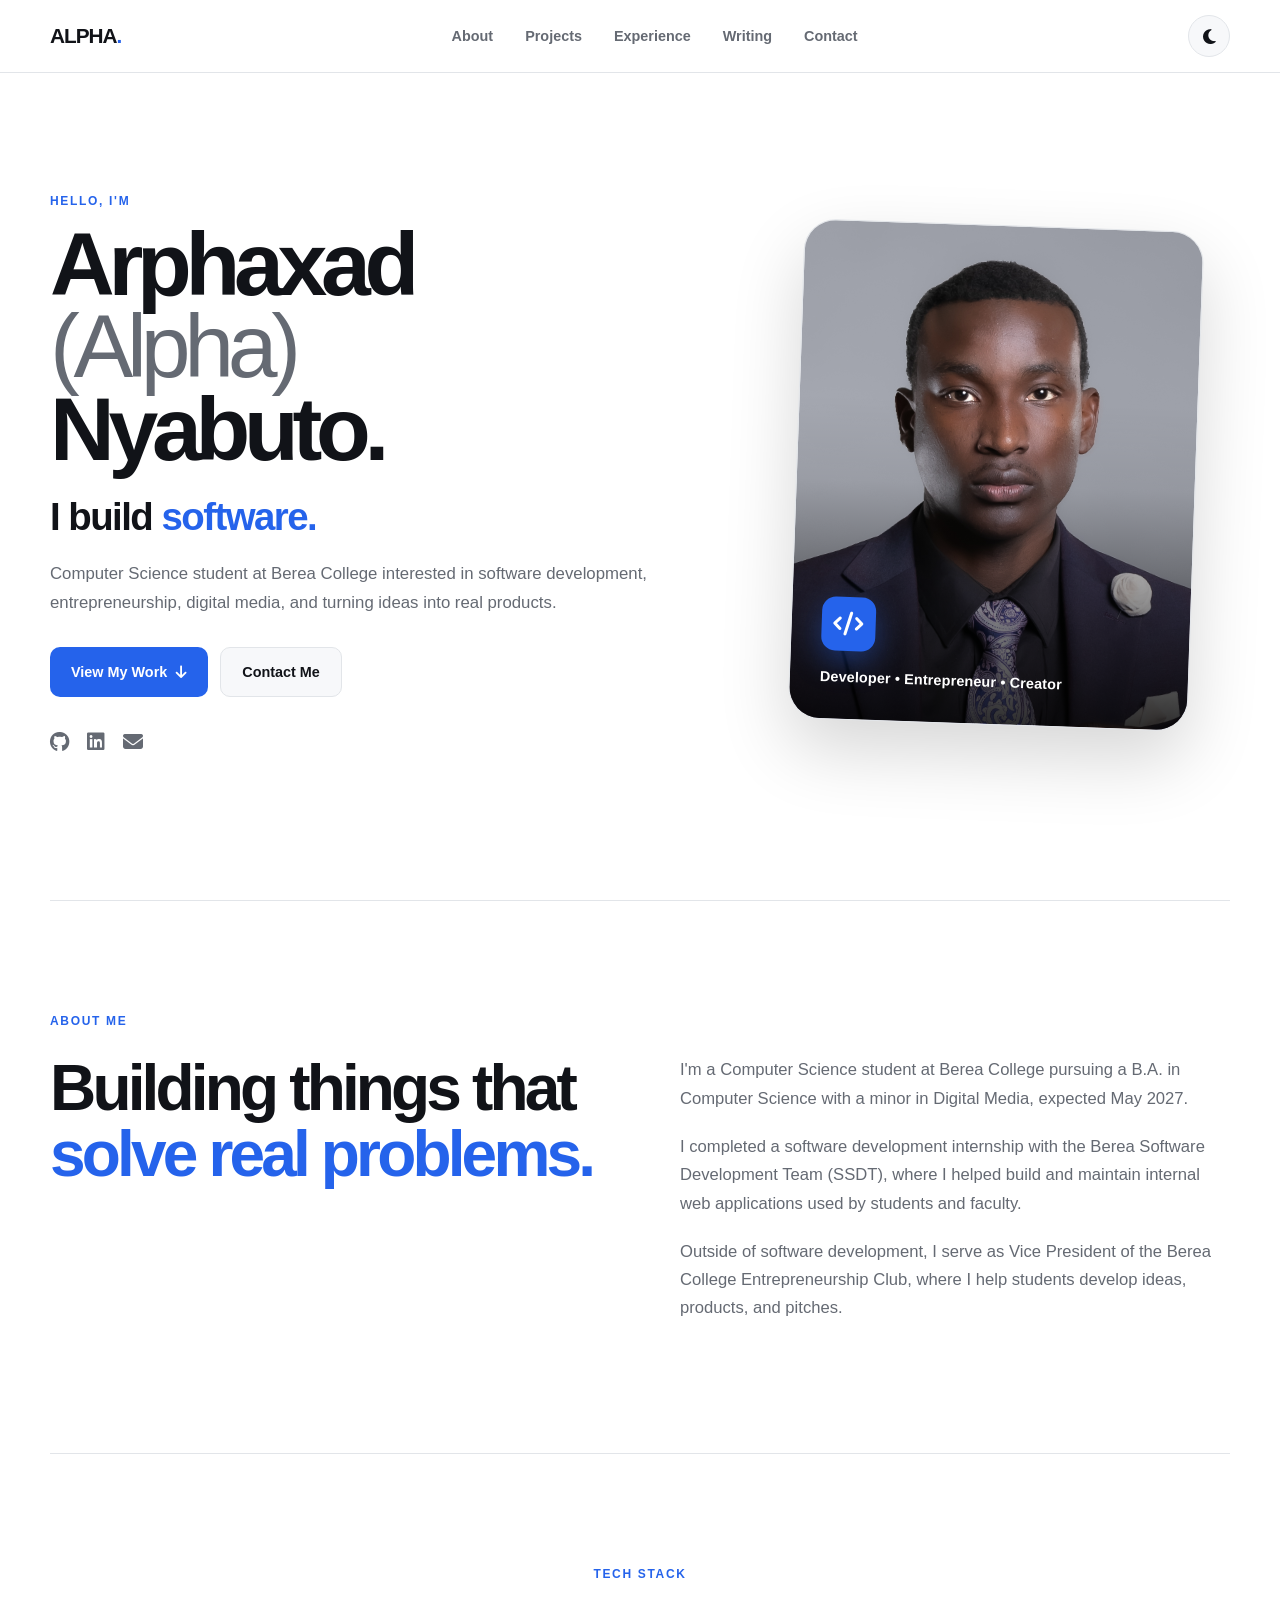
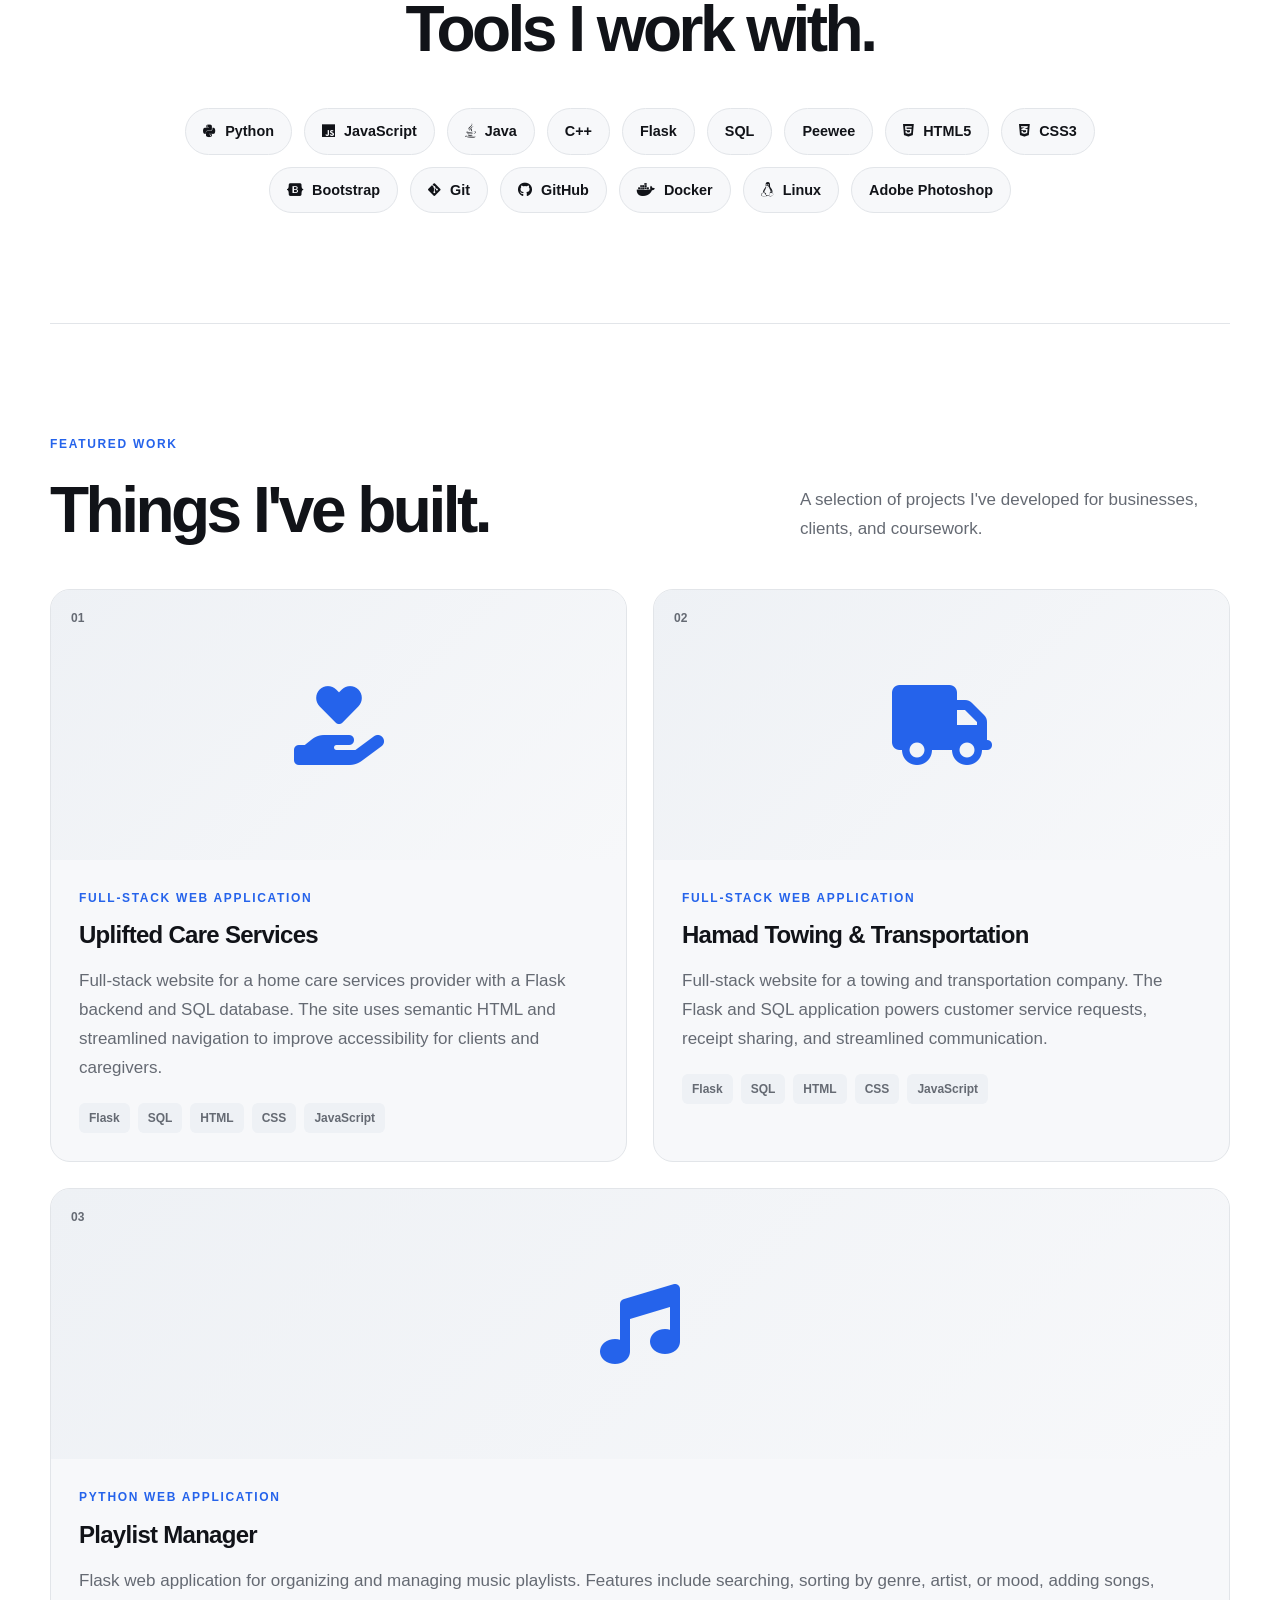
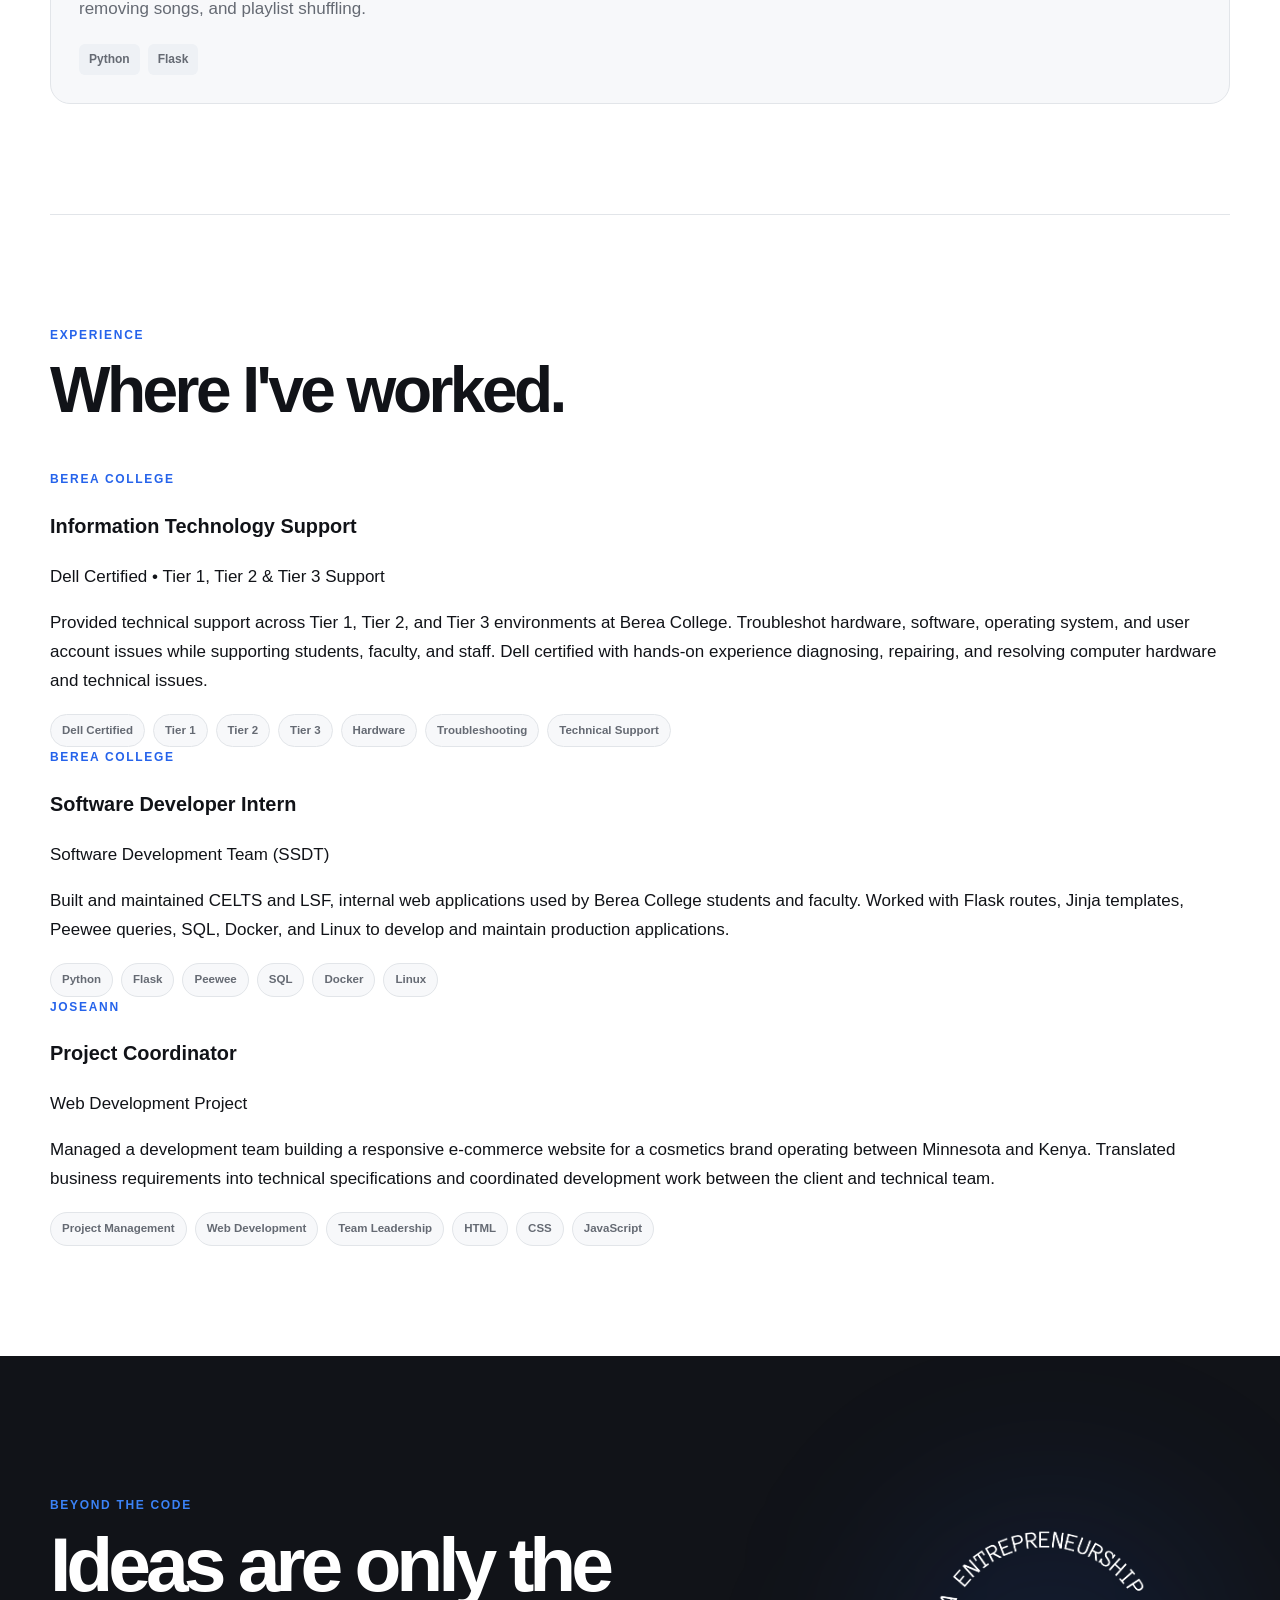
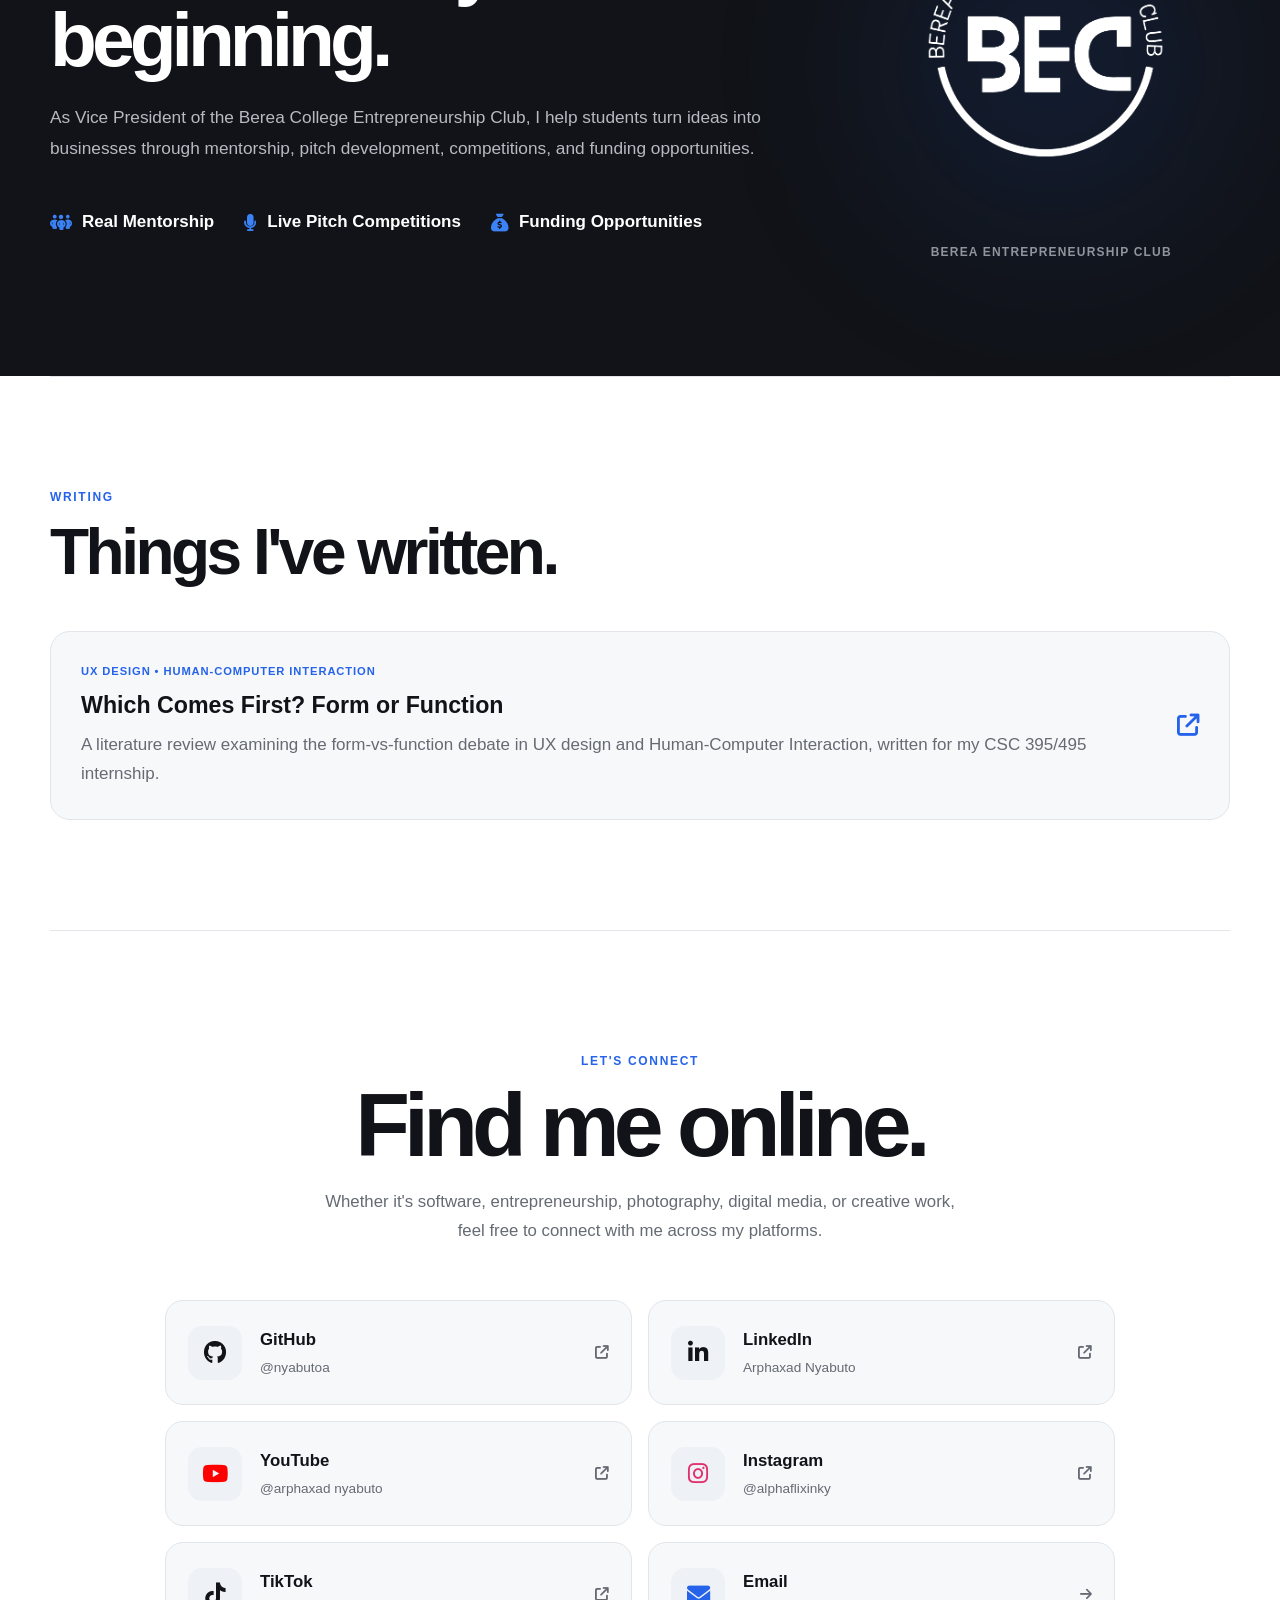
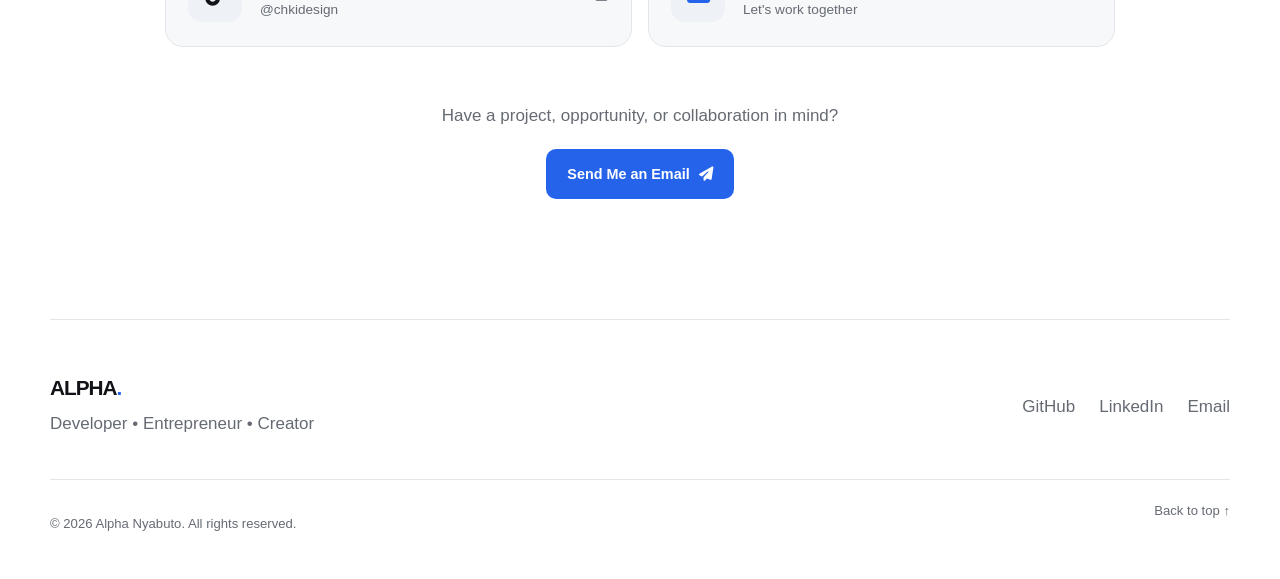
==== commit 6f130ff9: "Added images and necesary thing to make my website more pleasing to the eye" ====
--- a/index.html
+++ b/index.html
@@ -14,6 +14,7 @@
 
   <link rel="stylesheet" href="style.css">
 
+  <!-- Font Awesome -->
   <link
     rel="stylesheet"
     href="https://cdnjs.cloudflare.com/ajax/libs/font-awesome/6.5.2/css/all.min.css"
@@ -22,96 +23,930 @@
 
 <body>
 
-<!-- ================= NAVIGATION ================= -->
-
-<nav class="navbar">
-  <div class="nav-container">
-
-    <a href="#home" class="logo">
-      ALPHA<span>.</span>
+  <!-- ================= NAVIGATION ================= -->
+
+  <nav class="navbar">
+
+    <div class="nav-container">
+
+      <a href="#home" class="logo">
+        ALPHA<span>.</span>
+      </a>
+
+      <div class="nav-links">
+        <a href="#about">About</a>
+        <a href="#projects">Projects</a>
+        <a href="#experience">Experience</a>
+        <a href="#writing">Writing</a>
+        <a href="#contact">Contact</a>
+      </div>
+
+      <button
+        id="theme-toggle"
+        aria-label="Toggle dark mode"
+      >
+        <i class="fa-solid fa-moon"></i>
+      </button>
+
+    </div>
+
+  </nav>
+
+
+  <!-- ================= HERO ================= -->
+
+  <header class="hero" id="home">
+
+    <div class="hero-content">
+
+      <!-- LEFT -->
+
+      <div class="hero-text">
+
+        <p class="eyebrow">
+          HELLO, I'M
+        </p>
+
+        <h1>
+          Arphaxad
+          <span>(Alpha)</span>
+          Nyabuto.
+        </h1>
+
+        <h2>
+          I build
+          <span id="changing-text">
+            software.
+          </span>
+        </h2>
+
+        <p class="hero-description">
+          Computer Science student at Berea College interested in
+          software development, entrepreneurship, digital media,
+          and turning ideas into real products.
+        </p>
+
+        <div class="hero-buttons">
+
+          <a
+            href="#projects"
+            class="btn primary-btn"
+          >
+            View My Work
+            <i class="fa-solid fa-arrow-down"></i>
+          </a>
+
+          <a
+            href="#contact"
+            class="btn secondary-btn"
+          >
+            Contact Me
+          </a>
+
+        </div>
+
+
+        <div class="hero-socials">
+
+          <a
+            href="https://github.com/nyabutoa"
+            target="_blank"
+            rel="noopener noreferrer"
+            aria-label="GitHub"
+          >
+            <i class="fa-brands fa-github"></i>
+          </a>
+
+          <a
+            href="https://www.linkedin.com/in/arphaxad-nyabuto-2800401a0/"
+            target="_blank"
+            rel="noopener noreferrer"
+            aria-label="LinkedIn"
+          >
+            <i class="fa-brands fa-linkedin"></i>
+          </a>
+
+          <a
+            href="mailto:naybutoarpha768@gmail.com"
+            aria-label="Email"
+          >
+            <i class="fa-solid fa-envelope"></i>
+          </a>
+
+        </div>
+
+      </div>
+
+
+      <!-- RIGHT / PROFILE -->
+
+      <div class="hero-image">
+
+        <div class="profile-card">
+
+          <img
+            src="profile.jpg"
+            alt="Portrait of Alpha Nyabuto"
+            class="profile-photo"
+          >
+
+          <div class="profile-overlay"></div>
+
+          <div class="profile-card-content">
+
+            <div class="code-icon">
+              <i class="fa-solid fa-code"></i>
+            </div>
+
+            <p>
+              Developer • Entrepreneur • Creator
+            </p>
+
+          </div>
+
+        </div>
+
+      </div>
+
+    </div>
+
+  </header>
+
+
+  <main>
+
+    <!-- ================= ABOUT ================= -->
+
+    <section
+      id="about"
+      class="section reveal"
+    >
+
+      <p class="section-label">
+        ABOUT ME
+      </p>
+
+      <div class="about-grid">
+
+        <h2>
+          Building things that
+          <span>
+            solve real problems.
+          </span>
+        </h2>
+
+
+        <div class="about-content">
+
+          <p>
+            I'm a Computer Science student at Berea College pursuing
+            a B.A. in Computer Science with a minor in Digital Media,
+            expected May 2027.
+          </p>
+
+          <p>
+            I completed a software development internship with the
+            Berea Software Development Team (SSDT), where I helped
+            build and maintain internal web applications used by
+            students and faculty.
+          </p>
+
+          <p>
+            Outside of software development, I serve as Vice President
+            of the Berea College Entrepreneurship Club, where I help
+            students develop ideas, products, and pitches.
+          </p>
+
+        </div>
+
+      </div>
+
+    </section>
+
+
+    <!-- ================= SKILLS ================= -->
+
+    <section class="section skills-section reveal">
+
+      <p class="section-label">
+        TECH STACK
+      </p>
+
+      <h2 class="section-title">
+        Tools I work with.
+      </h2>
+
+      <div class="skill-container">
+
+        <span>
+          <i class="fa-brands fa-python"></i>
+          Python
+        </span>
+
+        <span>
+          <i class="fa-brands fa-js"></i>
+          JavaScript
+        </span>
+
+        <span>
+          <i class="fa-brands fa-java"></i>
+          Java
+        </span>
+
+        <span>C++</span>
+        <span>Flask</span>
+        <span>SQL</span>
+        <span>Peewee</span>
+
+        <span>
+          <i class="fa-brands fa-html5"></i>
+          HTML5
+        </span>
+
+        <span>
+          <i class="fa-brands fa-css3-alt"></i>
+          CSS3
+        </span>
+
+        <span>
+          <i class="fa-brands fa-bootstrap"></i>
+          Bootstrap
+        </span>
+
+        <span>
+          <i class="fa-brands fa-git-alt"></i>
+          Git
+        </span>
+
+        <span>
+          <i class="fa-brands fa-github"></i>
+          GitHub
+        </span>
+
+        <span>
+          <i class="fa-brands fa-docker"></i>
+          Docker
+        </span>
+
+        <span>
+          <i class="fa-brands fa-linux"></i>
+          Linux
+        </span>
+
+        <span>
+          Adobe Photoshop
+        </span>
+
+      </div>
+
+    </section>
+
+
+    <!-- ================= PROJECTS ================= -->
+
+    <section
+      id="projects"
+      class="section reveal"
+    >
+
+      <p class="section-label">
+        FEATURED WORK
+      </p>
+
+      <div class="section-heading">
+
+        <h2 class="section-title">
+          Things I've built.
+        </h2>
+
+        <p>
+          A selection of projects I've developed for businesses,
+          clients, and coursework.
+        </p>
+
+      </div>
+
+
+      <div class="project-grid">
+
+        <!-- PROJECT 1 -->
+
+        <article class="project-card">
+
+          <div class="project-image">
+
+            <span class="project-number">
+              01
+            </span>
+
+            <i class="fa-solid fa-hand-holding-heart"></i>
+
+          </div>
+
+          <div class="project-info">
+
+            <p class="project-type">
+              FULL-STACK WEB APPLICATION
+            </p>
+
+            <h3>
+              Uplifted Care Services
+            </h3>
+
+            <p>
+              Full-stack website for a home care services provider
+              with a Flask backend and SQL database. The site uses
+              semantic HTML and streamlined navigation to improve
+              accessibility for clients and caregivers.
+            </p>
+
+            <div class="project-tags">
+              <span>Flask</span>
+              <span>SQL</span>
+              <span>HTML</span>
+              <span>CSS</span>
+              <span>JavaScript</span>
+            </div>
+
+          </div>
+
+        </article>
+
+
+        <!-- PROJECT 2 -->
+
+        <article class="project-card">
+
+          <div class="project-image">
+
+            <span class="project-number">
+              02
+            </span>
+
+            <i class="fa-solid fa-truck"></i>
+
+          </div>
+
+          <div class="project-info">
+
+            <p class="project-type">
+              FULL-STACK WEB APPLICATION
+            </p>
+
+            <h3>
+              Hamad Towing & Transportation
+            </h3>
+
+            <p>
+              Full-stack website for a towing and transportation
+              company. The Flask and SQL application powers customer
+              service requests, receipt sharing, and streamlined
+              communication.
+            </p>
+
+            <div class="project-tags">
+              <span>Flask</span>
+              <span>SQL</span>
+              <span>HTML</span>
+              <span>CSS</span>
+              <span>JavaScript</span>
+            </div>
+
+          </div>
+
+        </article>
+
+
+        <!-- PROJECT 3 -->
+
+        <article class="project-card">
+
+          <div class="project-image">
+
+            <span class="project-number">
+              03
+            </span>
+
+            <i class="fa-solid fa-music"></i>
+
+          </div>
+
+          <div class="project-info">
+
+            <p class="project-type">
+              PYTHON WEB APPLICATION
+            </p>
+
+            <h3>
+              Playlist Manager
+            </h3>
+
+            <p>
+              Flask web application for organizing and managing
+              music playlists. Features include searching, sorting
+              by genre, artist, or mood, adding songs, removing songs,
+              and playlist shuffling.
+            </p>
+
+            <div class="project-tags">
+              <span>Python</span>
+              <span>Flask</span>
+            </div>
+
+          </div>
+
+        </article>
+
+      </div>
+
+    </section>
+
+
+   <!-- ================= EXPERIENCE ================= -->
+
+<section
+  id="experience"
+  class="section reveal"
+>
+
+  <p class="section-label">
+    EXPERIENCE
+  </p>
+
+  <h2 class="section-title">
+    Where I've worked.
+  </h2>
+
+  <div class="timeline">
+
+    <!-- BEREA COLLEGE IT -->
+
+    <div class="timeline-item">
+
+      <div class="timeline-dot"></div>
+
+      <div class="timeline-content">
+
+        <p class="company">
+          BEREA COLLEGE
+        </p>
+
+        <h3>
+          Information Technology Support
+        </h3>
+
+        <p class="position-subtitle">
+          Dell Certified • Tier 1, Tier 2 & Tier 3 Support
+        </p>
+
+        <p>
+          Provided technical support across Tier 1, Tier 2, and Tier 3
+          environments at Berea College. Troubleshot hardware, software,
+          operating system, and user account issues while supporting
+          students, faculty, and staff. Dell certified with hands-on
+          experience diagnosing, repairing, and resolving computer
+          hardware and technical issues.
+        </p>
+
+        <div class="experience-tags">
+          <span>Dell Certified</span>
+          <span>Tier 1</span>
+          <span>Tier 2</span>
+          <span>Tier 3</span>
+          <span>Hardware</span>
+          <span>Troubleshooting</span>
+          <span>Technical Support</span>
+        </div>
+
+      </div>
+
+    </div>
+
+
+    <!-- SOFTWARE DEVELOPMENT -->
+
+    <div class="timeline-item">
+
+      <div class="timeline-dot"></div>
+
+      <div class="timeline-content">
+
+        <p class="company">
+          BEREA COLLEGE
+        </p>
+
+        <h3>
+          Software Developer Intern
+        </h3>
+
+        <p class="position-subtitle">
+          Software Development Team (SSDT)
+        </p>
+
+        <p>
+          Built and maintained CELTS and LSF, internal web applications
+          used by Berea College students and faculty. Worked with Flask
+          routes, Jinja templates, Peewee queries, SQL, Docker, and Linux
+          to develop and maintain production applications.
+        </p>
+
+        <div class="experience-tags">
+          <span>Python</span>
+          <span>Flask</span>
+          <span>Peewee</span>
+          <span>SQL</span>
+          <span>Docker</span>
+          <span>Linux</span>
+        </div>
+
+      </div>
+
+    </div>
+
+
+    <!-- JOSEANN -->
+
+    <div class="timeline-item">
+
+      <div class="timeline-dot"></div>
+
+      <div class="timeline-content">
+
+        <p class="company">
+          JOSEANN
+        </p>
+
+        <h3>
+          Project Coordinator
+        </h3>
+
+        <p class="position-subtitle">
+          Web Development Project
+        </p>
+
+        <p>
+          Managed a development team building a responsive e-commerce
+          website for a cosmetics brand operating between Minnesota and
+          Kenya. Translated business requirements into technical
+          specifications and coordinated development work between the
+          client and technical team.
+        </p>
+
+        <div class="experience-tags">
+          <span>Project Management</span>
+          <span>Web Development</span>
+          <span>Team Leadership</span>
+          <span>HTML</span>
+          <span>CSS</span>
+          <span>JavaScript</span>
+        </div>
+
+      </div>
+
+    </div>
+
+  </div>
+
+</section>
+
+    <!-- ================= ENTREPRENEURSHIP ================= -->
+
+    <section class="beyond-section reveal">
+
+      <div class="beyond-content">
+
+        <!-- LEFT -->
+
+        <div class="beyond-text">
+
+          <p class="section-label">
+            BEYOND THE CODE
+          </p>
+
+          <h2>
+            Ideas are only the beginning.
+          </h2>
+
+          <p class="beyond-description">
+            As Vice President of the Berea College Entrepreneurship
+            Club, I help students turn ideas into businesses through
+            mentorship, pitch development, competitions, and funding
+            opportunities.
+          </p>
+
+
+          <div class="beyond-features">
+
+            <div>
+              <i class="fa-solid fa-people-group"></i>
+              <span>Real Mentorship</span>
+            </div>
+
+            <div>
+              <i class="fa-solid fa-microphone"></i>
+              <span>Live Pitch Competitions</span>
+            </div>
+
+            <div>
+              <i class="fa-solid fa-sack-dollar"></i>
+              <span>Funding Opportunities</span>
+            </div>
+
+          </div>
+
+        </div>
+
+
+        <!-- RIGHT / BEC -->
+
+        <div class="bec-logo-container">
+
+          <img
+            src="1.png"
+            alt="Berea Entrepreneurship Club BEC logo"
+            class="bec-logo"
+          >
+
+          <p>
+            Berea Entrepreneurship Club
+          </p>
+
+        </div>
+
+      </div>
+
+    </section>
+
+
+    <!-- ================= WRITING ================= -->
+
+    <section
+      id="writing"
+      class="section reveal"
+    >
+
+      <p class="section-label">
+        WRITING
+      </p>
+
+      <h2 class="section-title">
+        Things I've written.
+      </h2>
+
+
+      <a
+        href="internship-paper.pdf"
+        target="_blank"
+        rel="noopener noreferrer"
+        class="writing-card"
+      >
+
+        <div>
+
+          <p>
+            UX DESIGN • HUMAN-COMPUTER INTERACTION
+          </p>
+
+          <h3>
+            Which Comes First? Form or Function
+          </h3>
+
+          <span>
+            A literature review examining the form-vs-function
+            debate in UX design and Human-Computer Interaction,
+            written for my CSC 395/495 internship.
+          </span>
+
+        </div>
+
+        <i class="fa-solid fa-arrow-up-right-from-square"></i>
+
+      </a>
+
+    </section>
+
+
+<!-- ================= CONTACT ================= -->
+
+<section id="contact" class="contact-section reveal">
+
+  <p class="section-label">
+    LET'S CONNECT
+  </p>
+
+  <h2>
+    Find me online.
+  </h2>
+
+  <p class="contact-intro">
+    Whether it's software, entrepreneurship, photography,
+    digital media, or creative work, feel free to connect
+    with me across my platforms.
+  </p>
+
+
+  <div class="social-grid">
+
+    <!-- GITHUB -->
+
+    <a
+      href="https://github.com/nyabutoa"
+      target="_blank"
+      rel="noopener noreferrer"
+      class="social-card"
+    >
+
+      <div class="social-icon">
+        <i class="fa-brands fa-github"></i>
+      </div>
+
+      <div class="social-info">
+        <span class="social-name">GitHub</span>
+        <span class="social-handle">@nyabutoa</span>
+      </div>
+
+      <i class="fa-solid fa-arrow-up-right-from-square social-arrow"></i>
+
     </a>
 
-    <div class="nav-links">
-      <a href="#about">About</a>
-      <a href="#projects">Projects</a>
-      <a href="#experience">Experience</a>
-      <a href="#writing">Writing</a>
-      <a href="#contact">Contact</a>
-    </div>
-
-    <button id="theme-toggle" aria-label="Toggle dark mode">
-      <i class="fa-solid fa-moon"></i>
-    </button>
+
+    <!-- LINKEDIN -->
+
+    <a
+      href="https://www.linkedin.com/in/arphaxad-nyabuto-2800401a0/"
+      target="_blank"
+      rel="noopener noreferrer"
+      class="social-card"
+    >
+
+      <div class="social-icon">
+        <i class="fa-brands fa-linkedin-in"></i>
+      </div>
+
+      <div class="social-info">
+        <span class="social-name">LinkedIn</span>
+        <span class="social-handle">Arphaxad Nyabuto</span>
+      </div>
+
+      <i class="fa-solid fa-arrow-up-right-from-square social-arrow"></i>
+
+    </a>
+
+
+    <!-- YOUTUBE -->
+
+    <a
+      href="#"
+      target="_blank"
+      rel="noopener noreferrer"
+      class="social-card"
+    >
+
+      <div class="social-icon youtube-icon">
+        <i class="fa-brands fa-youtube"></i>
+      </div>
+
+      <div class="social-info">
+        <span class="social-name">YouTube</span>
+        <span class="social-handle">@arphaxad nyabuto</span>
+      </div>
+
+      <i class="fa-solid fa-arrow-up-right-from-square social-arrow"></i>
+
+    </a>
+
+
+    <!-- INSTAGRAM -->
+
+    <a
+      href="#"
+      target="_blank"
+      rel="noopener noreferrer"
+      class="social-card"
+    >
+
+      <div class="social-icon instagram-icon">
+        <i class="fa-brands fa-instagram"></i>
+      </div>
+
+      <div class="social-info">
+        <span class="social-name">Instagram</span>
+        <span class="social-handle">@alphaflixinky</span>
+      </div>
+
+      <i class="fa-solid fa-arrow-up-right-from-square social-arrow"></i>
+
+    </a>
+
+
+    <!-- TIKTOK -->
+
+    <a
+      href="#"
+      target="_blank"
+      rel="noopener noreferrer"
+      class="social-card"
+    >
+
+      <div class="social-icon tiktok-icon">
+        <i class="fa-brands fa-tiktok"></i>
+      </div>
+
+      <div class="social-info">
+        <span class="social-name">TikTok</span>
+        <span class="social-handle">@chkidesign</span>
+      </div>
+
+      <i class="fa-solid fa-arrow-up-right-from-square social-arrow"></i>
+
+    </a>
+
+
+    <!-- EMAIL -->
+
+    <a
+      href="mailto:naybutoarpha768@gmail.com"
+      class="social-card"
+    >
+
+      <div class="social-icon email-icon">
+        <i class="fa-solid fa-envelope"></i>
+      </div>
+
+      <div class="social-info">
+        <span class="social-name">Email</span>
+        <span class="social-handle">Let's work together</span>
+      </div>
+
+      <i class="fa-solid fa-arrow-right social-arrow"></i>
+
+    </a>
 
   </div>
-</nav>
-
-
-<!-- ================= HERO ================= -->
-
-<header class="hero" id="home">
-
-  <div class="hero-content">
-
-    <div class="hero-text">
-
-      <p class="eyebrow">HELLO, I'M</p>
-
-      <h1>
-        Arphaxad
-        <span>(Alpha)</span>
-        Nyabuto.
-      </h1>
-
-      <h2>
-        I build
-        <span id="changing-text">software.</span>
-      </h2>
-
-      <p class="hero-description">
-        Computer Science student at Berea College interested in
-        software development, entrepreneurship, digital media,
-        and turning ideas into real products.
-      </p>
-
-      <div class="hero-buttons">
-
-        <a href="#projects" class="btn primary-btn">
-          View My Work
-          <i class="fa-solid fa-arrow-down"></i>
+
+
+  <div class="contact-cta">
+
+    <p>
+      Have a project, opportunity, or collaboration in mind?
+    </p>
+
+    <a
+      href="mailto:naybutoarpha768@gmail.com"
+      class="btn primary-btn"
+    >
+      Send Me an Email
+      <i class="fa-solid fa-paper-plane"></i>
+    </a>
+
+  </div>
+
+</section>
+
+  <!-- ================= FOOTER ================= -->
+
+  <footer>
+
+    <div class="footer-content">
+
+      <div>
+
+        <a
+          href="#home"
+          class="logo"
+        >
+          ALPHA<span>.</span>
         </a>
 
-        <a href="#contact" class="btn secondary-btn">
-          Contact Me
-        </a>
-
-      </div>
-
-      <div class="hero-socials">
+        <p>
+          Developer • Entrepreneur • Creator
+        </p>
+
+      </div>
+
+
+      <div class="footer-links">
 
         <a
           href="https://github.com/nyabutoa"
           target="_blank"
           rel="noopener noreferrer"
-          aria-label="GitHub"
         >
-          <i class="fa-brands fa-github"></i>
+          GitHub
         </a>
 
         <a
           href="https://www.linkedin.com/in/arphaxad-nyabuto-2800401a0/"
           target="_blank"
           rel="noopener noreferrer"
-          aria-label="LinkedIn"
         >
-          <i class="fa-brands fa-linkedin"></i>
+          LinkedIn
         </a>
 
         <a
           href="mailto:naybutoarpha768@gmail.com"
-          aria-label="Email"
         >
-          <i class="fa-solid fa-envelope"></i>
+          Email
         </a>
 
       </div>
@@ -119,557 +954,23 @@
     </div>
 
 
-    <div class="hero-image">
-
-      <div class="image-placeholder">
-
-        <i class="fa-solid fa-code"></i>
-
-        <p>
-          Developer • Entrepreneur • Creator
-        </p>
-
-      </div>
+    <div class="footer-bottom">
+
+      <p>
+        &copy; 2026 Alpha Nyabuto.
+        All rights reserved.
+      </p>
+
+      <a href="#home">
+        Back to top ↑
+      </a>
 
     </div>
 
-  </div>
-
-</header>
-
-
-<main>
-
-<!-- ================= ABOUT ================= -->
-
-<section id="about" class="section reveal">
-
-  <p class="section-label">
-    ABOUT ME
-  </p>
-
-  <div class="about-grid">
-
-    <h2>
-      Building things that
-      <span>solve real problems.</span>
-    </h2>
-
-    <div class="about-content">
-
-      <p>
-        I'm a Computer Science student at Berea College pursuing
-        a B.A. in Computer Science with a minor in Digital Media,
-        expected May 2027.
-      </p>
-
-      <p>
-        I completed a software development internship with the
-        Berea Software Development Team (SSDT), where I helped
-        build and maintain internal web applications used by
-        students and faculty.
-      </p>
-
-      <p>
-        Outside of software development, I serve as Vice President
-        of the Berea College Entrepreneurship Club, where I help
-        students develop ideas, products, and pitches.
-      </p>
-
-    </div>
-
-  </div>
-
-</section>
-
-
-<!-- ================= SKILLS ================= -->
-
-<section class="section skills-section reveal">
-
-  <p class="section-label">
-    TECH STACK
-  </p>
-
-  <h2 class="section-title">
-    Tools I work with.
-  </h2>
-
-  <div class="skill-container">
-
-    <span><i class="fa-brands fa-python"></i> Python</span>
-
-    <span><i class="fa-brands fa-js"></i> JavaScript</span>
-
-    <span><i class="fa-brands fa-java"></i> Java</span>
-
-    <span>C++</span>
-
-    <span>Flask</span>
-
-    <span>SQL</span>
-
-    <span>Peewee</span>
-
-    <span><i class="fa-brands fa-html5"></i> HTML5</span>
-
-    <span><i class="fa-brands fa-css3-alt"></i> CSS3</span>
-
-    <span><i class="fa-brands fa-bootstrap"></i> Bootstrap</span>
-
-    <span><i class="fa-brands fa-git-alt"></i> Git</span>
-
-    <span><i class="fa-brands fa-github"></i> GitHub</span>
-
-    <span><i class="fa-brands fa-docker"></i> Docker</span>
-
-    <span><i class="fa-brands fa-linux"></i> Linux</span>
-
-    <span>Adobe Photoshop</span>
-
-  </div>
-
-</section>
-
-
-<!-- ================= PROJECTS ================= -->
-
-<section id="projects" class="section reveal">
-
-  <p class="section-label">
-    FEATURED WORK
-  </p>
-
-  <div class="section-heading">
-
-    <h2 class="section-title">
-      Things I've built.
-    </h2>
-
-    <p>
-      A selection of projects I've developed
-      for businesses, clients, and coursework.
-    </p>
-
-  </div>
-
-
-  <div class="project-grid">
-
-    <!-- PROJECT 1 -->
-
-    <article class="project-card">
-
-      <div class="project-image">
-
-        <span class="project-number">
-          01
-        </span>
-
-        <i class="fa-solid fa-hand-holding-heart"></i>
-
-      </div>
-
-      <div class="project-info">
-
-        <p class="project-type">
-          FULL-STACK WEB APPLICATION
-        </p>
-
-        <h3>
-          Uplifted Care Services
-        </h3>
-
-        <p>
-          Full-stack website for a home care services provider
-          with a Flask backend and SQL database. The site uses
-          semantic HTML and streamlined navigation to improve
-          accessibility for clients and caregivers.
-        </p>
-
-        <div class="project-tags">
-          <span>Flask</span>
-          <span>SQL</span>
-          <span>HTML</span>
-          <span>CSS</span>
-          <span>JavaScript</span>
-        </div>
-
-      </div>
-
-    </article>
-
-
-    <!-- PROJECT 2 -->
-
-    <article class="project-card">
-
-      <div class="project-image">
-
-        <span class="project-number">
-          02
-        </span>
-
-        <i class="fa-solid fa-truck"></i>
-
-      </div>
-
-      <div class="project-info">
-
-        <p class="project-type">
-          FULL-STACK WEB APPLICATION
-        </p>
-
-        <h3>
-          Hamad Towing & Transportation
-        </h3>
-
-        <p>
-          Full-stack website for a towing and transportation
-          company. The Flask and SQL application powers
-          customer service requests, receipt sharing,
-          and streamlined communication.
-        </p>
-
-        <div class="project-tags">
-          <span>Flask</span>
-          <span>SQL</span>
-          <span>HTML</span>
-          <span>CSS</span>
-          <span>JavaScript</span>
-        </div>
-
-      </div>
-
-    </article>
-
-
-    <!-- PROJECT 3 -->
-
-    <article class="project-card">
-
-      <div class="project-image">
-
-        <span class="project-number">
-          03
-        </span>
-
-        <i class="fa-solid fa-music"></i>
-
-      </div>
-
-      <div class="project-info">
-
-        <p class="project-type">
-          PYTHON WEB APPLICATION
-        </p>
-
-        <h3>
-          Playlist Manager
-        </h3>
-
-        <p>
-          Flask web application for organizing and managing
-          music playlists. Features include searching,
-          sorting by genre, artist, or mood, adding songs,
-          removing songs, and playlist shuffling.
-        </p>
-
-        <div class="project-tags">
-          <span>Python</span>
-          <span>Flask</span>
-        </div>
-
-      </div>
-
-    </article>
-
-  </div>
-
-</section>
-
-
-<!-- ================= EXPERIENCE ================= -->
-
-<section id="experience" class="section reveal">
-
-  <p class="section-label">
-    EXPERIENCE
-  </p>
-
-  <h2 class="section-title">
-    Where I've worked.
-  </h2>
-
-  <div class="timeline">
-
-    <div class="timeline-item">
-
-      <div class="timeline-dot"></div>
-
-      <div class="timeline-content">
-
-        <p class="company">
-          BEREA COLLEGE
-        </p>
-
-        <h3>
-          Software Developer Intern
-        </h3>
-
-        <p class="position-subtitle">
-          Software Development Team (SSDT)
-        </p>
-
-        <p>
-          Built and maintained CELTS and LSF, internal web
-          applications used by Berea College students and faculty.
-          Worked with Flask routes, Jinja templates, Peewee queries,
-          SQL, Docker, and Linux.
-        </p>
-
-      </div>
-
-    </div>
-
-
-    <div class="timeline-item">
-
-      <div class="timeline-dot"></div>
-
-      <div class="timeline-content">
-
-        <p class="company">
-          JOSEANN
-        </p>
-
-        <h3>
-          Project Coordinator
-        </h3>
-
-        <p>
-          Managed a development team building a responsive
-          e-commerce website for a cosmetics brand operating
-          between Minnesota and Kenya. Translated business
-          requirements into technical specifications for the
-          development team.
-        </p>
-
-      </div>
-
-    </div>
-
-  </div>
-
-</section>
-
-
-<!-- ================= ENTREPRENEURSHIP ================= -->
-
-<section class="beyond-section reveal">
-
-  <div class="beyond-content">
-
-    <!-- LEFT -->
-
-    <div class="beyond-text">
-
-      <p class="section-label">
-        BEYOND THE CODE
-      </p>
-
-      <h2>
-        Ideas are only the beginning.
-      </h2>
-
-      <p class="beyond-description">
-        As Vice President of the Berea College Entrepreneurship Club,
-        I help students turn ideas into businesses through mentorship,
-        pitch development, competitions, and funding opportunities.
-      </p>
-
-      <div class="beyond-features">
-
-        <div>
-          <i class="fa-solid fa-people-group"></i>
-          <span>Real Mentorship</span>
-        </div>
-
-        <div>
-          <i class="fa-solid fa-microphone"></i>
-          <span>Live Pitch Competitions</span>
-        </div>
-
-        <div>
-          <i class="fa-solid fa-sack-dollar"></i>
-          <span>Funding Opportunities</span>
-        </div>
-
-      </div>
-
-    </div>
-
-
-    <!-- RIGHT: BEC LOGO -->
-
-    <div class="bec-logo-container">
-
-      <img
-        src="1.png"
-        alt="Berea Entrepreneurship Club BEC logo"
-        class="bec-logo"
-      >
-
-      <p>
-        Berea Entrepreneurship Club
-      </p>
-
-    </div>
-
-  </div>
-
-</section>
-
-
-<!-- ================= WRITING ================= -->
-
-<section id="writing" class="section reveal">
-
-  <p class="section-label">
-    WRITING
-  </p>
-
-  <h2 class="section-title">
-    Things I've written.
-  </h2>
-
-  <a
-    href="internship-paper.pdf"
-    target="_blank"
-    rel="noopener noreferrer"
-    class="writing-card"
-  >
-
-    <div>
-
-      <p>
-        UX DESIGN • HUMAN-COMPUTER INTERACTION
-      </p>
-
-      <h3>
-        Which Comes First? Form or Function
-      </h3>
-
-      <span>
-        A literature review examining the form-vs-function
-        debate in UX design and Human-Computer Interaction,
-        written for my CSC 395/495 internship.
-      </span>
-
-    </div>
-
-    <i class="fa-solid fa-arrow-up-right-from-square"></i>
-
-  </a>
-
-</section>
-
-
-<!-- ================= CONTACT ================= -->
-
-<section id="contact" class="contact-section reveal">
-
-  <p class="section-label">
-    LET'S CONNECT
-  </p>
-
-  <h2>
-    Have an idea?
-    <br>
-    Let's build something.
-  </h2>
-
-  <p>
-    I'm always interested in new projects, collaborations,
-    entrepreneurship, and software development opportunities.
-  </p>
-
-  <a
-    href="mailto:naybutoarpha768@gmail.com"
-    class="btn primary-btn"
-  >
-    Get In Touch
-    <i class="fa-solid fa-arrow-right"></i>
-  </a>
-
-</section>
-
-</main>
-
-
-<!-- ================= FOOTER ================= -->
-
-<footer>
-
-  <div class="footer-content">
-
-    <div>
-
-      <a href="#home" class="logo">
-        ALPHA<span>.</span>
-      </a>
-
-      <p>
-        Developer • Entrepreneur • Creator
-      </p>
-
-    </div>
-
-
-    <div class="footer-links">
-
-      <a
-        href="https://github.com/nyabutoa"
-        target="_blank"
-        rel="noopener noreferrer"
-      >
-        GitHub
-      </a>
-
-      <a
-        href="https://www.linkedin.com/in/arphaxad-nyabuto-2800401a0/"
-        target="_blank"
-        rel="noopener noreferrer"
-      >
-        LinkedIn
-      </a>
-
-      <a href="mailto:naybutoarpha768@gmail.com">
-        Email
-      </a>
-
-    </div>
-
-  </div>
-
-
-  <div class="footer-bottom">
-
-    <p>
-      &copy; 2026 Alpha Nyabuto.
-      All rights reserved.
-    </p>
-
-    <a href="#home">
-      Back to top ↑
-    </a>
-
-  </div>
-
-</footer>
-
-
-<script src="script.js"></script>
+  </footer>
+
+
+  <script src="script.js"></script>
 
 </body>
 
--- a/style.css
+++ b/style.css
@@ -237,10 +237,10 @@
   display: grid;
 
   grid-template-columns:
-    minmax(0, 1.25fr)
-    minmax(300px, 0.75fr);
-
-  gap: 90px;
+    minmax(0, 1.15fr)
+    minmax(330px, 0.85fr);
+
+  gap: 80px;
 
   align-items: center;
 }
@@ -345,7 +345,6 @@
 
 .primary-btn {
   background: var(--accent);
-
   color: #ffffff;
 }
 
@@ -357,7 +356,6 @@
 
 .secondary-btn {
   background: var(--surface);
-
   color: var(--text);
 
   border: 1px solid var(--border);
@@ -396,7 +394,9 @@
 }
 
 
-/* ================= HERO GRAPHIC ================= */
+/* =========================================================
+   HERO PROFILE PHOTO
+========================================================= */
 
 .hero-image {
   display: flex;
@@ -405,63 +405,124 @@
   align-items: center;
 }
 
-.image-placeholder {
-  width: min(100%, 380px);
-
-  aspect-ratio: 1 / 1;
+.profile-card {
+  position: relative;
+
+  width: min(100%, 400px);
+
+  aspect-ratio: 4 / 5;
+
+  overflow: hidden;
+
+  border-radius: 32px;
+
+  border: 1px solid var(--border);
+
+  background: var(--surface);
+
+  box-shadow:
+    0 30px 70px rgba(0, 0, 0, 0.16);
+
+  transform: rotate(2deg);
+
+  transition:
+    transform 0.4s ease,
+    box-shadow 0.4s ease;
+}
+
+.profile-photo {
+  position: absolute;
+
+  inset: 0;
+
+  width: 100%;
+  height: 100%;
+
+  object-fit: cover;
+
+  object-position: center center;
+
+  transition: transform 0.6s ease;
+}
+
+.profile-overlay {
+  position: absolute;
+
+  inset: 0;
+
+  z-index: 1;
+
+  background:
+    linear-gradient(
+      to bottom,
+      rgba(0, 0, 0, 0) 35%,
+      rgba(0, 0, 0, 0.08) 52%,
+      rgba(0, 0, 0, 0.82) 100%
+    );
+}
+
+.profile-card-content {
+  position: absolute;
+
+  left: 0;
+  right: 0;
+  bottom: 0;
+
+  z-index: 2;
 
   padding: 30px;
 
-  border: 1px solid var(--border);
-
-  border-radius: 32px;
-
-  background:
-    radial-gradient(
-      circle at 25% 15%,
-      rgba(37, 99, 235, 0.20),
-      transparent 42%
-    ),
-    var(--surface);
-
-  box-shadow: var(--shadow);
-
   display: flex;
   flex-direction: column;
 
+  align-items: flex-start;
+  justify-content: flex-end;
+}
+
+.code-icon {
+  width: 54px;
+  height: 54px;
+
+  margin-bottom: 14px;
+
+  border-radius: 14px;
+
+  background: var(--accent);
+
+  color: #ffffff;
+
+  display: flex;
+  align-items: center;
   justify-content: center;
-  align-items: center;
-
-  text-align: center;
-
-  transform: rotate(2deg);
-
-  transition:
-    transform 0.35s ease,
-    box-shadow 0.35s ease;
-}
-
-.image-placeholder:hover {
+
+  font-size: 1.5rem;
+
+  box-shadow:
+    0 10px 30px rgba(37, 99, 235, 0.4);
+}
+
+.profile-card-content p {
+  margin: 0;
+
+  color: #ffffff;
+
+  font-size: 0.9rem;
+  font-weight: 700;
+
+  letter-spacing: 0.01em;
+}
+
+.profile-card:hover {
   transform:
     rotate(0deg)
-    translateY(-7px);
-}
-
-.image-placeholder i {
-  margin-bottom: 20px;
-
-  color: var(--accent);
-
-  font-size: 5rem;
-}
-
-.image-placeholder p {
-  margin: 0;
-
-  color: var(--muted);
-
-  font-size: 0.85rem;
-  font-weight: 600;
+    translateY(-8px);
+
+  box-shadow:
+    0 35px 90px rgba(0, 0, 0, 0.22);
+}
+
+.profile-card:hover .profile-photo {
+  transform: scale(1.045);
 }
 
 
@@ -721,78 +782,47 @@
 }
 
 
-/* ================= EXPERIENCE ================= */
-
-.timeline {
-  position: relative;
-
-  max-width: 850px;
-
-  margin-top: 40px;
-}
-
-.timeline::before {
-  content: "";
-
-  position: absolute;
-
-  top: 5px;
-  bottom: 0;
-
-  left: 7px;
-
-  width: 1px;
-
-  background: var(--border);
-}
-
-.timeline-item {
-  position: relative;
-
-  padding-left: 50px;
-  padding-bottom: 55px;
-}
-
-.timeline-dot {
-  position: absolute;
-
-  top: 6px;
-  left: 0;
-
-  width: 15px;
-  height: 15px;
-
-  border-radius: 50%;
-
-  background: var(--accent);
-
-  box-shadow:
-    0 0 0 6px var(--bg);
-}
-
-.timeline-content h3 {
-  margin: 3px 0;
-
-  font-size: 1.4rem;
-}
-
-.position-subtitle {
-  margin-top: 0;
-
-  color: var(--muted);
-
-  font-weight: 600;
-}
-
-.timeline-content > p:last-child {
-  max-width: 720px;
-
-  color: var(--muted);
-}
-
+/* ================= EXPERIENCE TAGS ================= */
+
+.experience-tags {
+  display: flex;
+  flex-wrap: wrap;
+
+  gap: 8px;
+
+  margin-top: 18px;
+}
+
+.experience-tags span {
+  padding: 6px 11px;
+
+  background: var(--surface);
+
+  border: 1px solid var(--border);
+
+  border-radius: 999px;
+
+  color: var(--muted);
+
+  font-size: 0.72rem;
+  font-weight: 700;
+
+  transition:
+    border-color 0.2s ease,
+    color 0.2s ease,
+    transform 0.2s ease;
+}
+
+.experience-tags span:hover {
+  color: var(--accent);
+
+  border-color: var(--accent);
+
+  transform: translateY(-2px);
+}
 
 /* =========================================================
-   ENTREPRENEURSHIP / BEYOND THE CODE
+   ENTREPRENEURSHIP
 ========================================================= */
 
 .beyond-section {
@@ -890,10 +920,9 @@
 .bec-logo-container {
   position: relative;
 
-  min-height: 430px;
-
-  display: flex;
-
+  min-height: 400px;
+
+  display: flex;
   flex-direction: column;
 
   align-items: center;
@@ -907,8 +936,8 @@
 
   position: absolute;
 
-  width: 340px;
-  height: 340px;
+  width: 330px;
+  height: 330px;
 
   border-radius: 50%;
 
@@ -926,16 +955,11 @@
   z-index: 1;
 
   width: 100%;
-  max-width: 390px;
+  max-width: 370px;
 
   height: auto;
 
   object-fit: contain;
-
-  /*
-    Logo has a black background, which blends into
-    the dark entrepreneurship section.
-  */
 
   mix-blend-mode: screen;
 
@@ -954,12 +978,6 @@
   transform:
     scale(1.04)
     rotate(1deg);
-
-  filter:
-    brightness(1.15)
-    drop-shadow(
-      0 25px 50px rgba(0, 0, 0, 0.45)
-    );
 }
 
 .bec-logo-container p {
@@ -1042,22 +1060,30 @@
 }
 
 
-/* ================= CONTACT ================= */
+/* =========================================================
+   CONTACT / SOCIAL MEDIA
+========================================================= */
 
 .contact-section {
   width: min(1180px, calc(100% - 48px));
 
   margin: 0 auto;
 
-  padding: 130px 0;
-
+  padding: 120px 0;
+
+  border-top: 1px solid var(--border);
+}
+
+
+.contact-section > .section-label {
   text-align: center;
-
-  border-top: 1px solid var(--border);
-}
-
-.contact-section h2 {
-  margin: 10px auto 25px;
+}
+
+
+.contact-section > h2 {
+  margin: 10px auto 20px;
+
+  text-align: center;
 
   font-size: clamp(3rem, 7vw, 6rem);
 
@@ -1066,14 +1092,248 @@
   letter-spacing: -0.065em;
 }
 
-.contact-section > p:not(.section-label) {
-  max-width: 620px;
-
-  margin: 0 auto 35px;
-
-  color: var(--muted);
-}
-
+
+.contact-intro {
+  max-width: 650px;
+
+  margin: 0 auto 55px;
+
+  color: var(--muted);
+
+  text-align: center;
+
+  font-size: 1.05rem;
+}
+
+
+/* ================= SOCIAL GRID ================= */
+
+.social-grid {
+  display: grid;
+
+  grid-template-columns:
+    repeat(2, minmax(0, 1fr));
+
+  gap: 16px;
+
+  max-width: 950px;
+
+  margin: 0 auto;
+}
+
+
+/* Individual card */
+
+.social-card {
+  position: relative;
+
+  min-height: 105px;
+
+  padding: 22px;
+
+  overflow: hidden;
+
+  display: flex;
+
+  align-items: center;
+
+  gap: 18px;
+
+  background: var(--surface);
+
+  border: 1px solid var(--border);
+
+  border-radius: 18px;
+
+  transition:
+    transform 0.25s ease,
+    border-color 0.25s ease,
+    box-shadow 0.25s ease,
+    background 0.25s ease;
+}
+
+
+.social-card:hover {
+  transform: translateY(-5px);
+
+  border-color: var(--accent);
+
+  box-shadow: var(--shadow);
+}
+
+
+/* ================= ICON ================= */
+
+.social-icon {
+  width: 54px;
+  height: 54px;
+
+  flex-shrink: 0;
+
+  display: flex;
+
+  align-items: center;
+  justify-content: center;
+
+  border-radius: 14px;
+
+  background: var(--surface-2);
+
+  color: var(--text);
+
+  font-size: 1.45rem;
+
+  transition:
+    transform 0.25s ease,
+    background 0.25s ease,
+    color 0.25s ease;
+}
+
+
+.social-card:hover .social-icon {
+  transform: scale(1.08);
+}
+
+
+/* YouTube */
+
+.youtube-icon {
+  color: #ff0000;
+}
+
+
+/* Instagram */
+
+.instagram-icon {
+  color: #e1306c;
+}
+
+
+/* TikTok */
+
+.tiktok-icon {
+  color: var(--text);
+}
+
+
+/* Email */
+
+.email-icon {
+  color: var(--accent);
+}
+
+
+/* ================= SOCIAL INFORMATION ================= */
+
+.social-info {
+  min-width: 0;
+
+  display: flex;
+
+  flex-direction: column;
+
+  flex: 1;
+}
+
+
+.social-name {
+  color: var(--text);
+
+  font-size: 1.05rem;
+
+  font-weight: 750;
+}
+
+
+.social-handle {
+  margin-top: 2px;
+
+  overflow: hidden;
+
+  color: var(--muted);
+
+  font-size: 0.85rem;
+
+  text-overflow: ellipsis;
+
+  white-space: nowrap;
+}
+
+
+/* Arrow */
+
+.social-arrow {
+  flex-shrink: 0;
+
+  color: var(--muted);
+
+  font-size: 0.85rem;
+
+  transition:
+    color 0.25s ease,
+    transform 0.25s ease;
+}
+
+
+.social-card:hover .social-arrow {
+  color: var(--accent);
+
+  transform: translate(3px, -3px);
+}
+
+
+/* ================= CTA ================= */
+
+.contact-cta {
+  margin-top: 55px;
+
+  text-align: center;
+}
+
+
+.contact-cta p {
+  margin-bottom: 18px;
+
+  color: var(--muted);
+}
+
+
+/* ================= MOBILE ================= */
+
+@media (max-width: 700px) {
+
+  .contact-section {
+    width: min(100% - 36px, 1180px);
+
+    padding: 90px 0;
+  }
+
+
+  .social-grid {
+    grid-template-columns: 1fr;
+  }
+
+
+  .social-card {
+    min-height: 90px;
+
+    padding: 18px;
+  }
+
+
+  .social-icon {
+    width: 48px;
+    height: 48px;
+
+    font-size: 1.25rem;
+  }
+
+
+  .contact-cta .btn {
+    width: 100%;
+  }
+
+}
 
 /* ================= FOOTER ================= */
 
@@ -1138,7 +1398,7 @@
 }
 
 
-/* ================= REVEAL ================= */
+/* ================= SCROLL REVEAL ================= */
 
 .reveal {
   opacity: 1;
@@ -1195,8 +1455,8 @@
     justify-content: flex-start;
   }
 
-  .image-placeholder {
-    max-width: 350px;
+  .profile-card {
+    max-width: 370px;
   }
 
   .about-grid {
@@ -1220,9 +1480,6 @@
   .section-heading > p {
     margin-top: 15px;
   }
-
-
-  /* Entrepreneurship */
 
   .beyond-content {
     grid-template-columns: 1fr;
@@ -1294,10 +1551,27 @@
     width: 100%;
   }
 
-  .image-placeholder {
+  .hero-image {
+    justify-content: center;
+  }
+
+  .profile-card {
     width: 100%;
 
-    max-width: 320px;
+    max-width: 340px;
+
+    border-radius: 25px;
+  }
+
+  .profile-card-content {
+    padding: 24px;
+  }
+
+  .code-icon {
+    width: 48px;
+    height: 48px;
+
+    font-size: 1.3rem;
   }
 
   .section {
@@ -1317,9 +1591,6 @@
     padding: 22px;
   }
 
-
-  /* Entrepreneurship */
-
   .beyond-section {
     padding: 85px 18px;
   }
@@ -1345,7 +1616,6 @@
   .bec-logo {
     max-width: 260px;
   }
-
 
   .writing-card {
     align-items: flex-start;
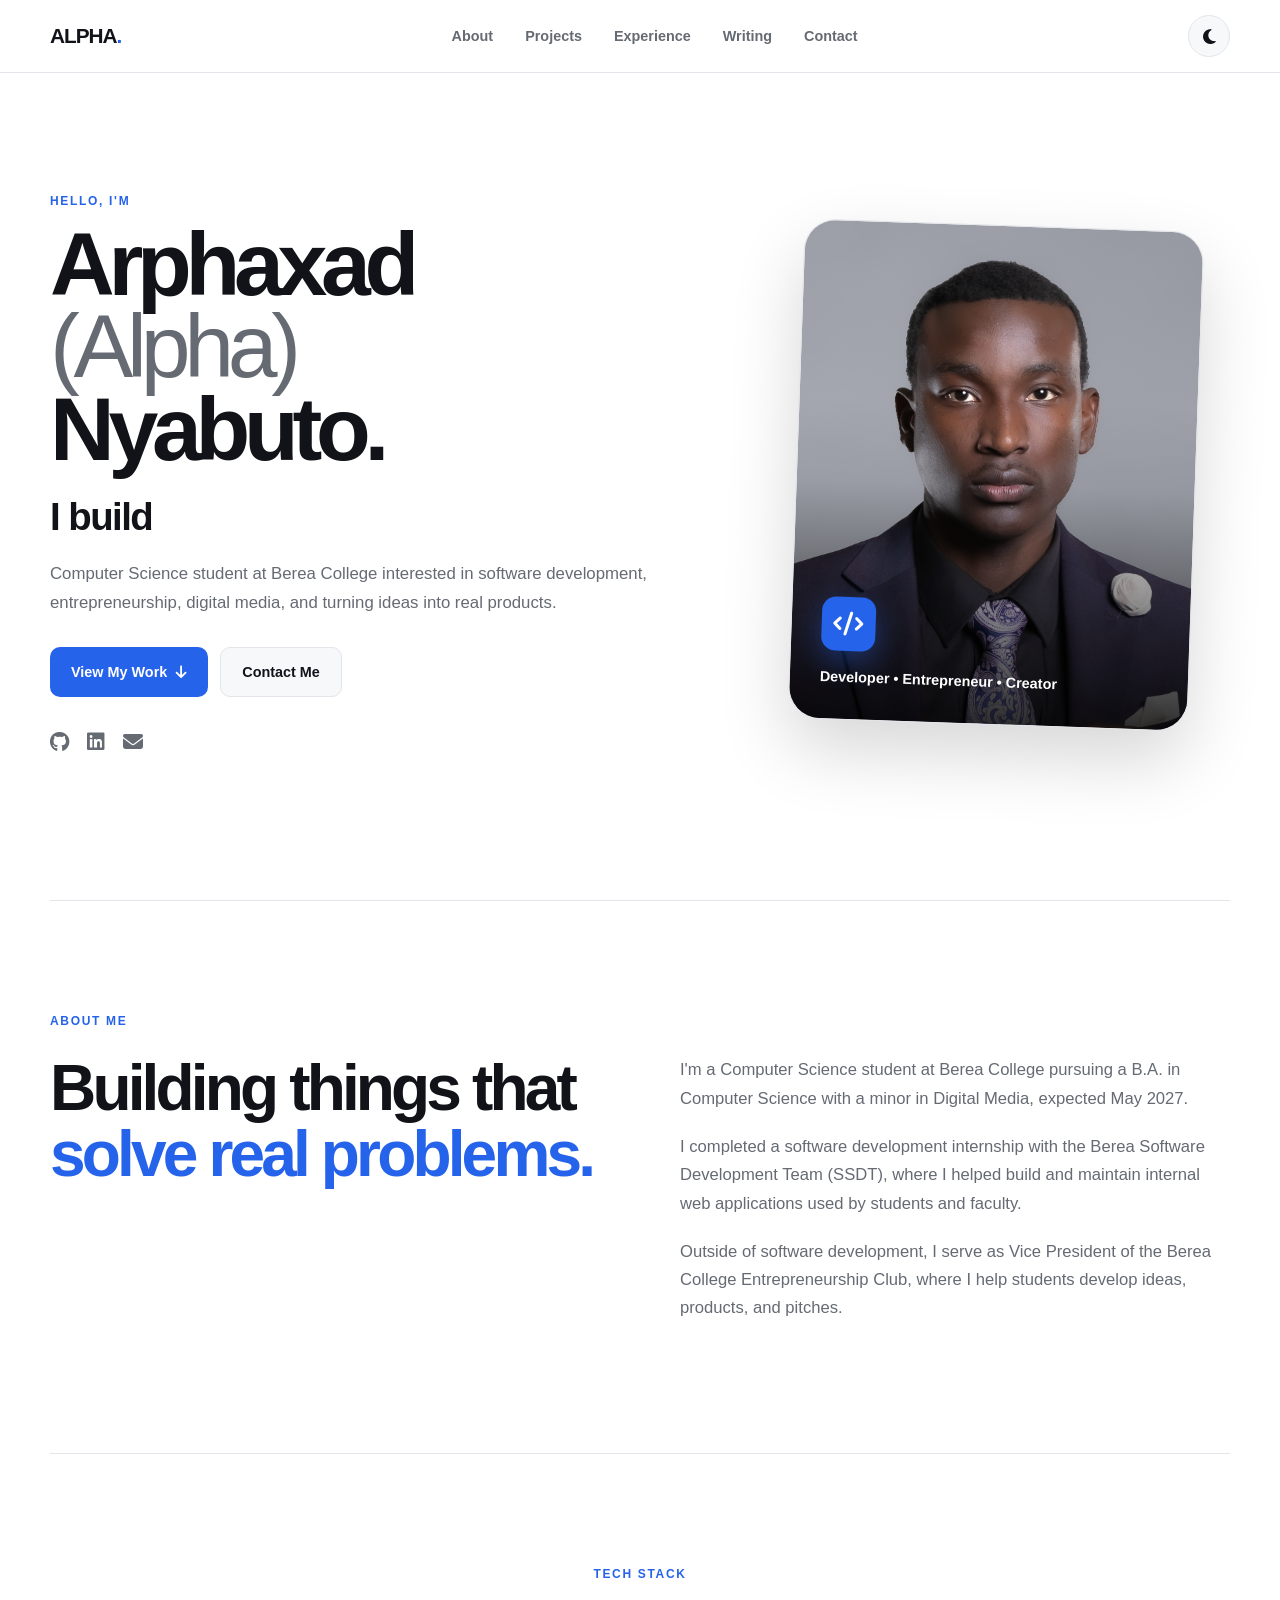
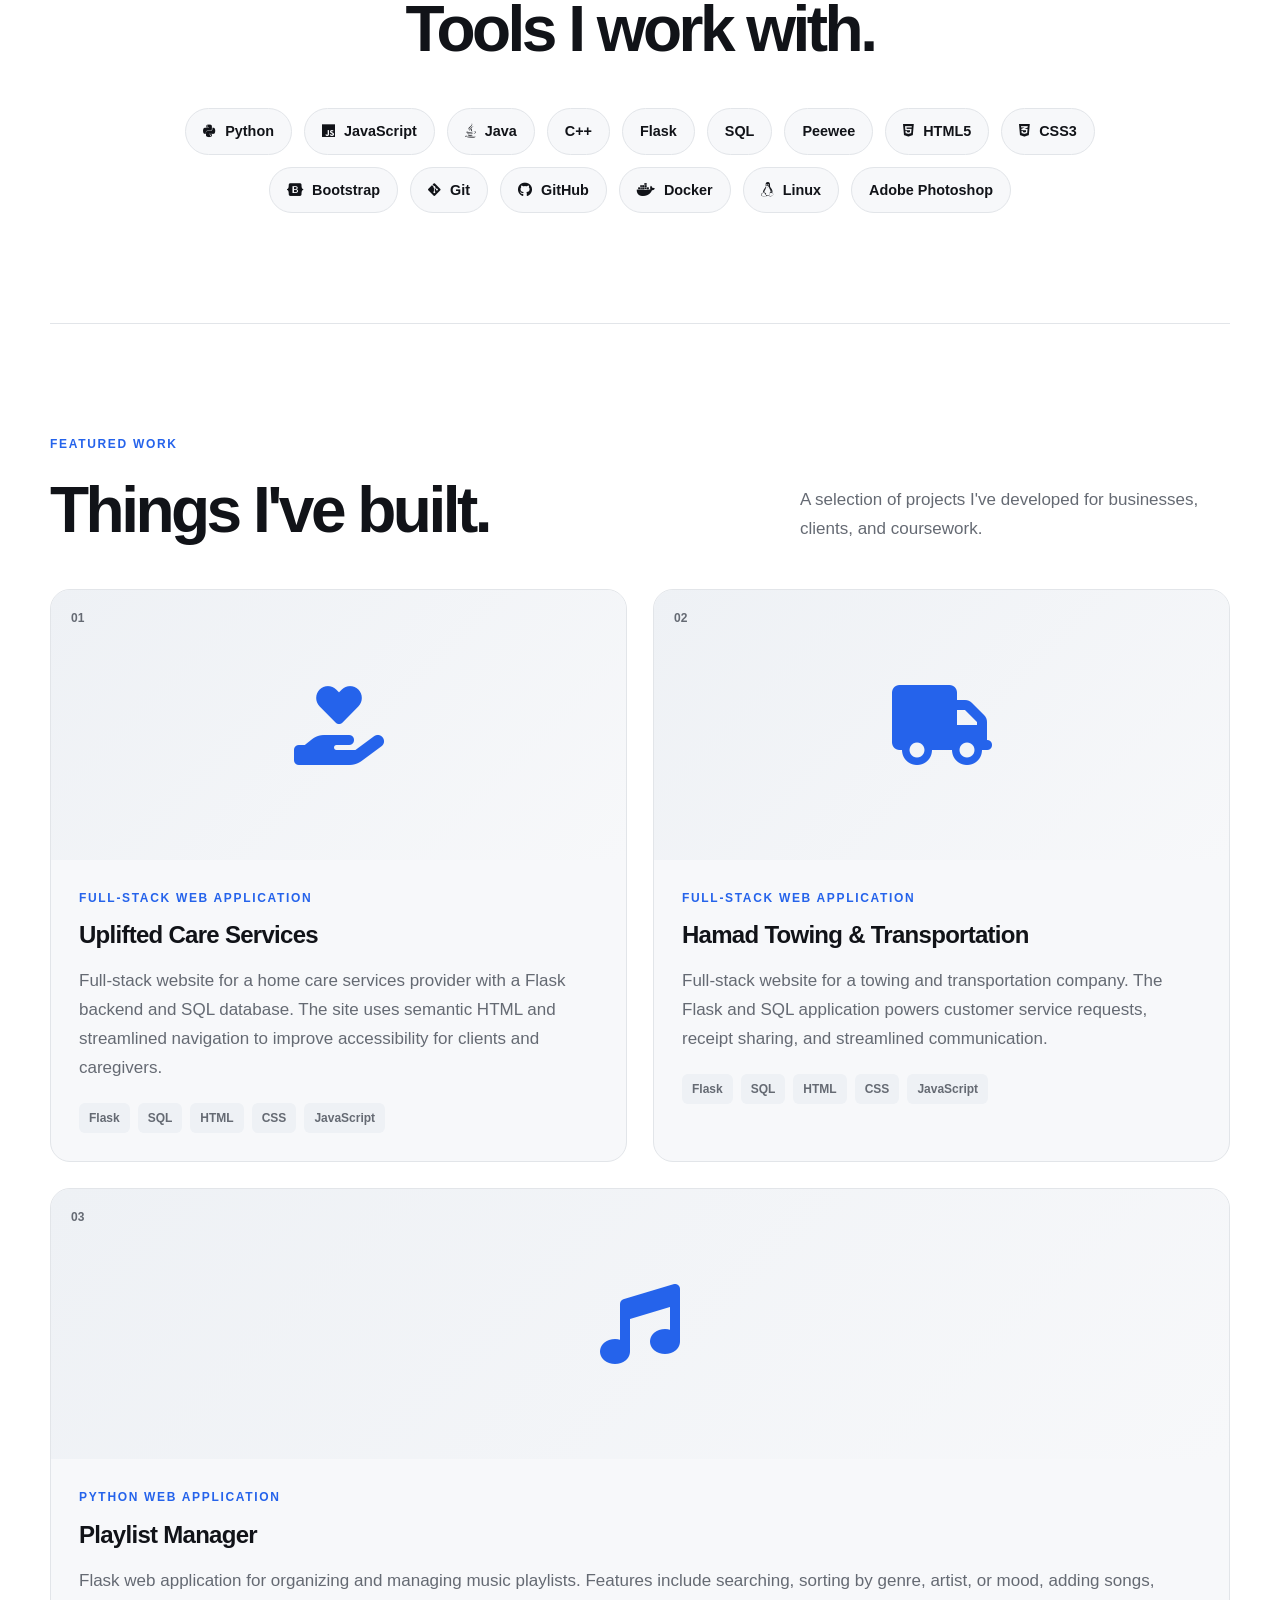
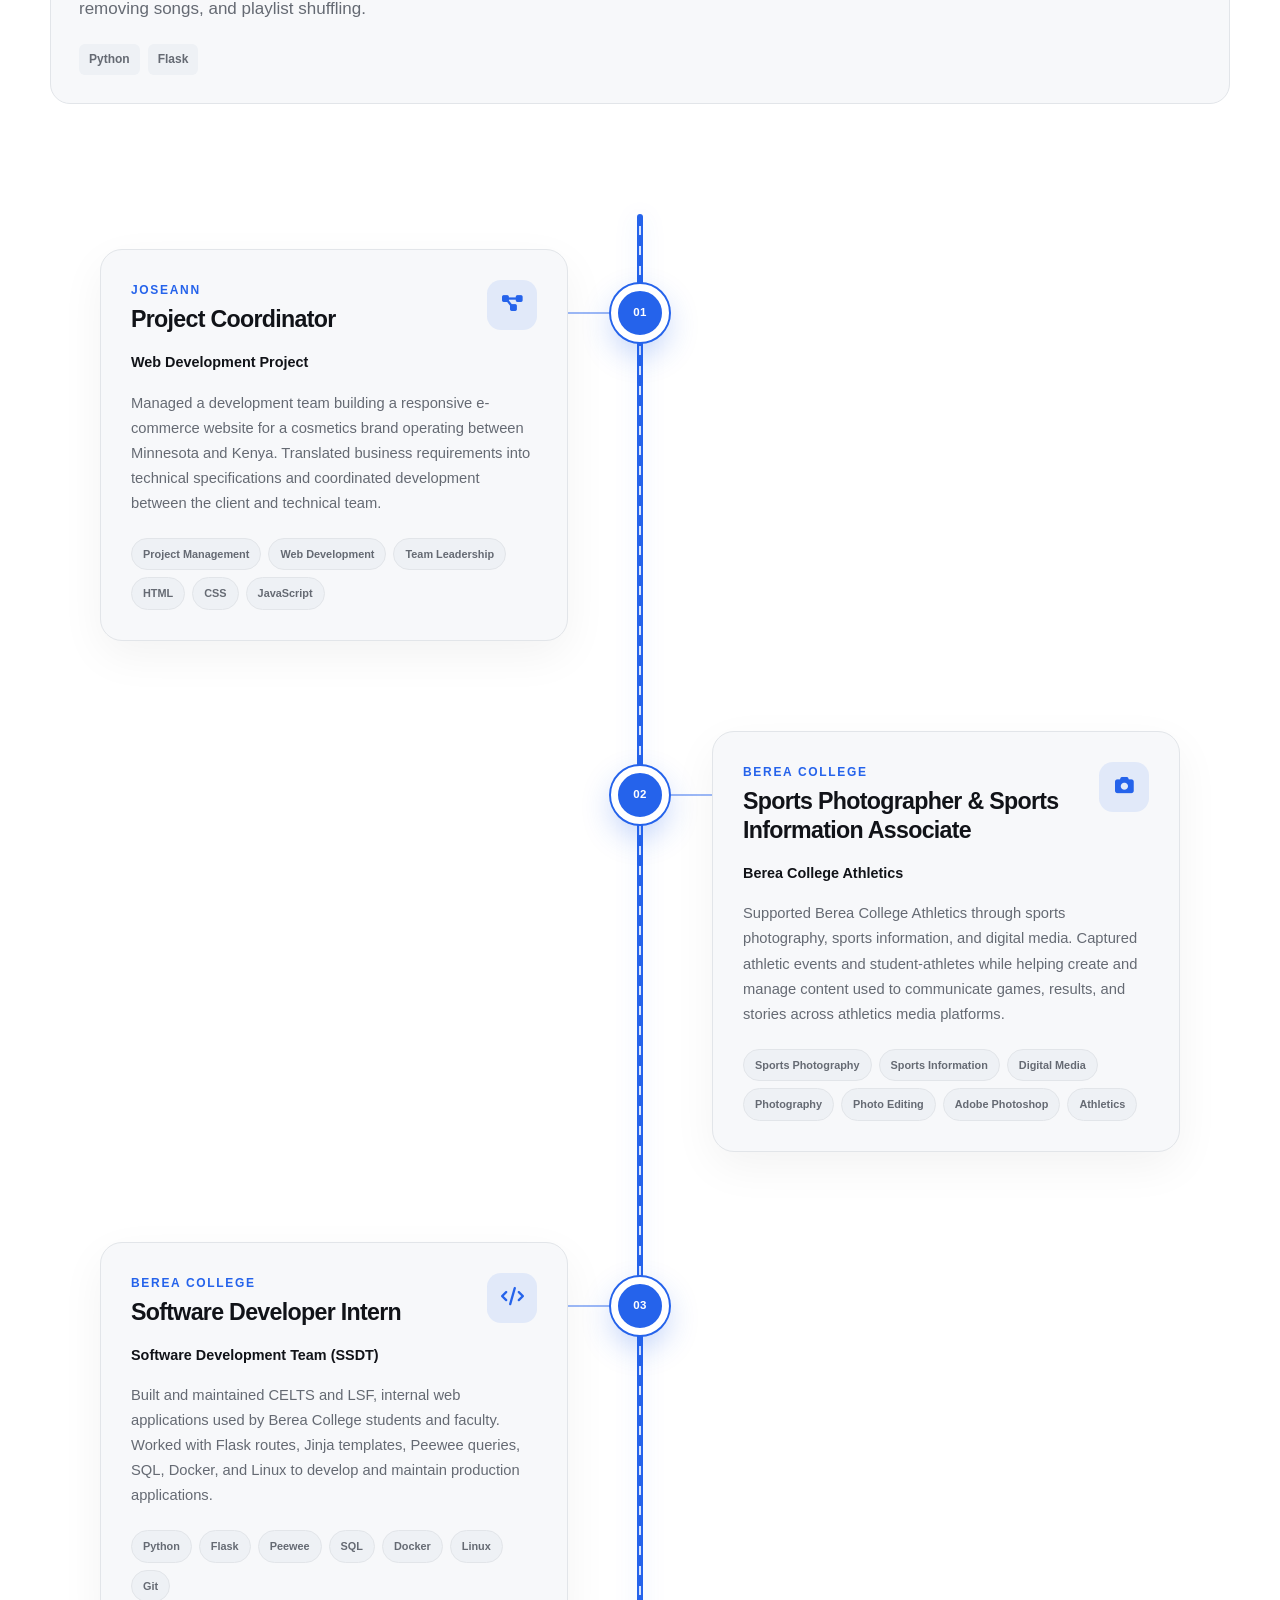
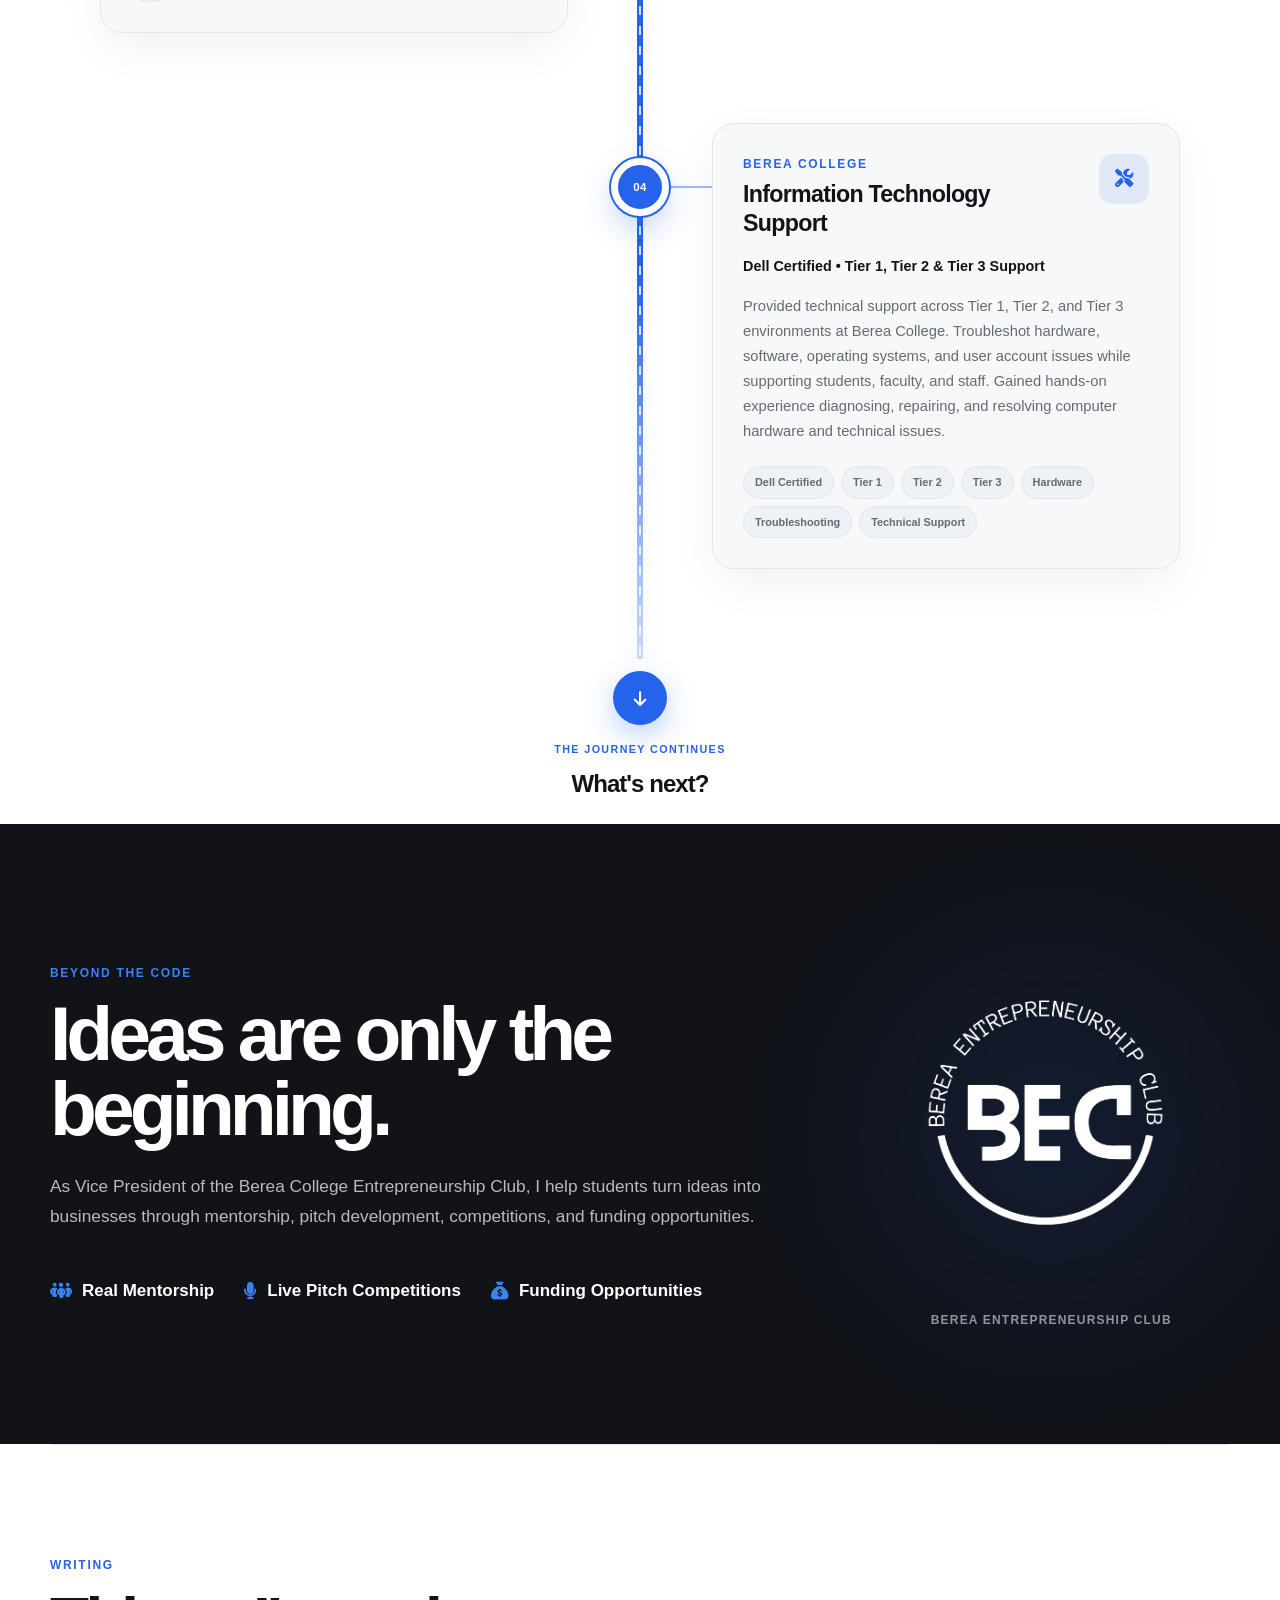
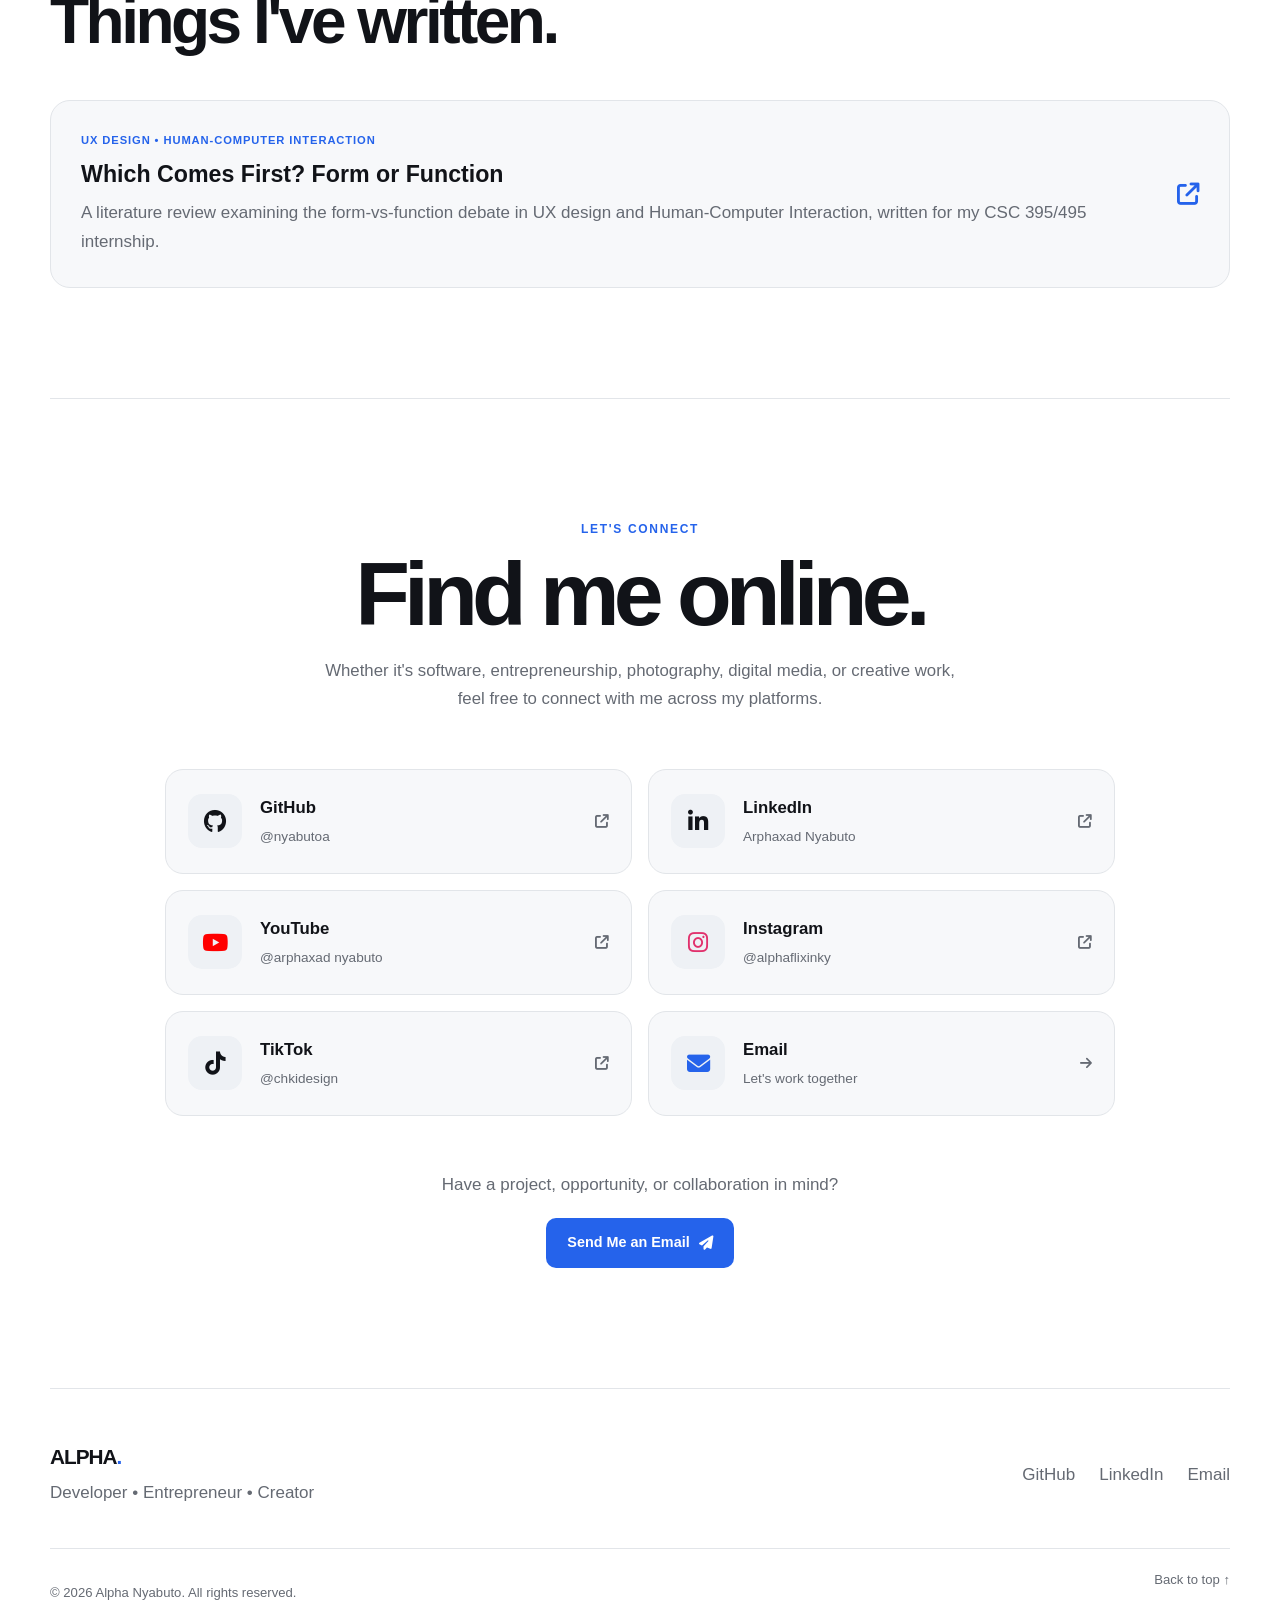
==== commit a4df8c4f: "Added more details tried to create kind of a map" ====
--- a/index.html
+++ b/index.html
@@ -462,152 +462,246 @@
     </section>
 
 
-   <!-- ================= EXPERIENCE ================= -->
-
-<section
-  id="experience"
-  class="section reveal"
->
-
-  <p class="section-label">
-    EXPERIENCE
-  </p>
-
-  <h2 class="section-title">
-    Where I've worked.
-  </h2>
-
-  <div class="timeline">
-
-    <!-- BEREA COLLEGE IT -->
-
-    <div class="timeline-item">
-
-      <div class="timeline-dot"></div>
-
-      <div class="timeline-content">
-
-        <p class="company">
-          BEREA COLLEGE
-        </p>
-
-        <h3>
-          Information Technology Support
-        </h3>
-
-        <p class="position-subtitle">
-          Dell Certified • Tier 1, Tier 2 & Tier 3 Support
-        </p>
-
-        <p>
-          Provided technical support across Tier 1, Tier 2, and Tier 3
-          environments at Berea College. Troubleshot hardware, software,
-          operating system, and user account issues while supporting
-          students, faculty, and staff. Dell certified with hands-on
-          experience diagnosing, repairing, and resolving computer
-          hardware and technical issues.
-        </p>
-
-        <div class="experience-tags">
-          <span>Dell Certified</span>
-          <span>Tier 1</span>
-          <span>Tier 2</span>
-          <span>Tier 3</span>
-          <span>Hardware</span>
-          <span>Troubleshooting</span>
-          <span>Technical Support</span>
-        </div>
-
-      </div>
-
+<div class="career-roadmap">
+
+  <!-- ROAD -->
+  <div class="road-line"></div>
+
+
+  <!-- =====================================================
+       01 — JOSEANN
+  ====================================================== -->
+
+  <div class="roadmap-stop roadmap-left">
+
+    <div class="road-marker">
+      <span>01</span>
     </div>
 
-
-    <!-- SOFTWARE DEVELOPMENT -->
-
-    <div class="timeline-item">
-
-      <div class="timeline-dot"></div>
-
-      <div class="timeline-content">
-
-        <p class="company">
-          BEREA COLLEGE
-        </p>
-
-        <h3>
-          Software Developer Intern
-        </h3>
-
-        <p class="position-subtitle">
-          Software Development Team (SSDT)
-        </p>
-
-        <p>
-          Built and maintained CELTS and LSF, internal web applications
-          used by Berea College students and faculty. Worked with Flask
-          routes, Jinja templates, Peewee queries, SQL, Docker, and Linux
-          to develop and maintain production applications.
-        </p>
-
-        <div class="experience-tags">
-          <span>Python</span>
-          <span>Flask</span>
-          <span>Peewee</span>
-          <span>SQL</span>
-          <span>Docker</span>
-          <span>Linux</span>
-        </div>
-
-      </div>
-
+    <article class="experience-card">
+
+      <div class="experience-card-top">
+
+        <div>
+          <p class="company">JOSEANN</p>
+          <h3>Project Coordinator</h3>
+        </div>
+
+        <div class="experience-icon">
+          <i class="fa-solid fa-diagram-project"></i>
+        </div>
+
+      </div>
+
+      <p class="position-subtitle">
+        Web Development Project
+      </p>
+
+      <p class="experience-description">
+        Managed a development team building a responsive
+        e-commerce website for a cosmetics brand operating
+        between Minnesota and Kenya. Translated business
+        requirements into technical specifications and
+        coordinated development between the client and
+        technical team.
+      </p>
+
+      <div class="experience-tags">
+        <span>Project Management</span>
+        <span>Web Development</span>
+        <span>Team Leadership</span>
+        <span>HTML</span>
+        <span>CSS</span>
+        <span>JavaScript</span>
+      </div>
+
+    </article>
+
+  </div>
+
+
+  <!-- =====================================================
+       02 — SPORTS PHOTOGRAPHY & SPORTS INFORMATION
+  ====================================================== -->
+
+  <div class="roadmap-stop roadmap-right">
+
+    <div class="road-marker">
+      <span>02</span>
     </div>
 
-
-    <!-- JOSEANN -->
-
-    <div class="timeline-item">
-
-      <div class="timeline-dot"></div>
-
-      <div class="timeline-content">
-
-        <p class="company">
-          JOSEANN
-        </p>
-
-        <h3>
-          Project Coordinator
-        </h3>
-
-        <p class="position-subtitle">
-          Web Development Project
-        </p>
-
-        <p>
-          Managed a development team building a responsive e-commerce
-          website for a cosmetics brand operating between Minnesota and
-          Kenya. Translated business requirements into technical
-          specifications and coordinated development work between the
-          client and technical team.
-        </p>
-
-        <div class="experience-tags">
-          <span>Project Management</span>
-          <span>Web Development</span>
-          <span>Team Leadership</span>
-          <span>HTML</span>
-          <span>CSS</span>
-          <span>JavaScript</span>
-        </div>
-
-      </div>
-
+    <article class="experience-card">
+
+      <div class="experience-card-top">
+
+        <div>
+          <p class="company">BEREA COLLEGE</p>
+
+          <h3>
+            Sports Photographer &amp;
+            Sports Information Associate
+          </h3>
+        </div>
+
+        <div class="experience-icon">
+          <i class="fa-solid fa-camera"></i>
+        </div>
+
+      </div>
+
+      <p class="position-subtitle">
+        Berea College Athletics
+      </p>
+
+      <p class="experience-description">
+        Supported Berea College Athletics through sports
+        photography, sports information, and digital media.
+        Captured athletic events and student-athletes while
+        helping create and manage content used to communicate
+        games, results, and stories across athletics media
+        platforms.
+      </p>
+
+      <div class="experience-tags">
+        <span>Sports Photography</span>
+        <span>Sports Information</span>
+        <span>Digital Media</span>
+        <span>Photography</span>
+        <span>Photo Editing</span>
+        <span>Adobe Photoshop</span>
+        <span>Athletics</span>
+      </div>
+
+    </article>
+
+  </div>
+
+
+  <!-- =====================================================
+       03 — SOFTWARE DEVELOPMENT
+  ====================================================== -->
+
+  <div class="roadmap-stop roadmap-left">
+
+    <div class="road-marker">
+      <span>03</span>
     </div>
 
+    <article class="experience-card">
+
+      <div class="experience-card-top">
+
+        <div>
+          <p class="company">BEREA COLLEGE</p>
+
+          <h3>Software Developer Intern</h3>
+        </div>
+
+        <div class="experience-icon">
+          <i class="fa-solid fa-code"></i>
+        </div>
+
+      </div>
+
+      <p class="position-subtitle">
+        Software Development Team (SSDT)
+      </p>
+
+      <p class="experience-description">
+        Built and maintained CELTS and LSF, internal web
+        applications used by Berea College students and
+        faculty. Worked with Flask routes, Jinja templates,
+        Peewee queries, SQL, Docker, and Linux to develop
+        and maintain production applications.
+      </p>
+
+      <div class="experience-tags">
+        <span>Python</span>
+        <span>Flask</span>
+        <span>Peewee</span>
+        <span>SQL</span>
+        <span>Docker</span>
+        <span>Linux</span>
+        <span>Git</span>
+      </div>
+
+    </article>
+
   </div>
 
-</section>
+
+  <!-- =====================================================
+       04 — INFORMATION TECHNOLOGY
+  ====================================================== -->
+
+  <div class="roadmap-stop roadmap-right">
+
+    <div class="road-marker">
+      <span>04</span>
+    </div>
+
+    <article class="experience-card">
+
+      <div class="experience-card-top">
+
+        <div>
+          <p class="company">BEREA COLLEGE</p>
+
+          <h3>Information Technology Support</h3>
+        </div>
+
+        <div class="experience-icon">
+          <i class="fa-solid fa-screwdriver-wrench"></i>
+        </div>
+
+      </div>
+
+      <p class="position-subtitle">
+        Dell Certified • Tier 1, Tier 2 &amp; Tier 3 Support
+      </p>
+
+      <p class="experience-description">
+        Provided technical support across Tier 1, Tier 2,
+        and Tier 3 environments at Berea College.
+        Troubleshot hardware, software, operating systems,
+        and user account issues while supporting students,
+        faculty, and staff. Gained hands-on experience
+        diagnosing, repairing, and resolving computer
+        hardware and technical issues.
+      </p>
+
+      <div class="experience-tags">
+        <span>Dell Certified</span>
+        <span>Tier 1</span>
+        <span>Tier 2</span>
+        <span>Tier 3</span>
+        <span>Hardware</span>
+        <span>Troubleshooting</span>
+        <span>Technical Support</span>
+      </div>
+
+    </article>
+
+  </div>
+
+
+  <!-- =====================================================
+       ROAD CONTINUES
+  ====================================================== -->
+
+  <div class="roadmap-end">
+
+    <div class="end-marker">
+      <i class="fa-solid fa-arrow-down"></i>
+    </div>
+
+    <p>THE JOURNEY CONTINUES</p>
+
+    <h3>What's next?</h3>
+
+  </div>
+
+</div>
 
     <!-- ================= ENTREPRENEURSHIP ================= -->
 
--- a/style.css
+++ b/style.css
@@ -14,16 +14,17 @@
   --accent: #2563eb;
   --accent-hover: #1d4ed8;
 
-  --nav-bg: rgba(255, 255, 255, 0.88);
-
-  --shadow:
-    0 20px 60px rgba(0, 0, 0, 0.08);
+  --nav-bg: rgba(255, 255, 255, 0.9);
+
+  --shadow: 0 20px 60px rgba(0, 0, 0, 0.08);
 
   --radius: 20px;
 }
 
 
-/* ================= DARK MODE ================= */
+/* =========================================================
+   DARK MODE
+========================================================= */
 
 body.dark {
   --bg: #0b0d10;
@@ -37,14 +38,15 @@
   --accent: #60a5fa;
   --accent-hover: #93c5fd;
 
-  --nav-bg: rgba(11, 13, 16, 0.88);
-
-  --shadow:
-    0 20px 60px rgba(0, 0, 0, 0.35);
-}
-
-
-/* ================= RESET ================= */
+  --nav-bg: rgba(11, 13, 16, 0.9);
+
+  --shadow: 0 20px 60px rgba(0, 0, 0, 0.35);
+}
+
+
+/* =========================================================
+   RESET
+========================================================= */
 
 * {
   box-sizing: border-box;
@@ -97,7 +99,9 @@
 }
 
 
-/* ================= NAVIGATION ================= */
+/* =========================================================
+   NAVIGATION
+========================================================= */
 
 .navbar {
   position: fixed;
@@ -185,6 +189,11 @@
   width: 100%;
 }
 
+
+/* =========================================================
+   THEME BUTTON
+========================================================= */
+
 #theme-toggle {
   width: 42px;
   height: 42px;
@@ -206,7 +215,8 @@
 
   transition:
     transform 0.2s ease,
-    border-color 0.2s ease;
+    border-color 0.2s ease,
+    background 0.2s ease;
 }
 
 #theme-toggle:hover {
@@ -216,7 +226,9 @@
 }
 
 
-/* ================= HERO ================= */
+/* =========================================================
+   HERO
+========================================================= */
 
 .hero {
   width: min(1180px, calc(100% - 48px));
@@ -248,6 +260,11 @@
 .hero-text {
   min-width: 0;
 }
+
+
+/* =========================================================
+   SMALL LABELS
+========================================================= */
 
 .eyebrow,
 .section-label,
@@ -265,6 +282,11 @@
   text-transform: uppercase;
 }
 
+
+/* =========================================================
+   HERO TYPOGRAPHY
+========================================================= */
+
 .hero h1 {
   max-width: 720px;
 
@@ -309,6 +331,11 @@
   font-size: 1.05rem;
 }
 
+
+/* =========================================================
+   HERO BUTTONS
+========================================================= */
+
 .hero-buttons {
   display: flex;
   flex-wrap: wrap;
@@ -317,9 +344,6 @@
 
   margin-bottom: 28px;
 }
-
-
-/* ================= BUTTONS ================= */
 
 .btn {
   min-height: 50px;
@@ -368,7 +392,9 @@
 }
 
 
-/* ================= SOCIAL ================= */
+/* =========================================================
+   HERO SOCIALS
+========================================================= */
 
 .hero-socials {
   display: flex;
@@ -400,7 +426,6 @@
 
 .hero-image {
   display: flex;
-
   justify-content: center;
   align-items: center;
 }
@@ -420,8 +445,7 @@
 
   background: var(--surface);
 
-  box-shadow:
-    0 30px 70px rgba(0, 0, 0, 0.16);
+  box-shadow: 0 30px 70px rgba(0, 0, 0, 0.16);
 
   transform: rotate(2deg);
 
@@ -439,7 +463,6 @@
   height: 100%;
 
   object-fit: cover;
-
   object-position: center center;
 
   transition: transform 0.6s ease;
@@ -508,8 +531,6 @@
 
   font-size: 0.9rem;
   font-weight: 700;
-
-  letter-spacing: 0.01em;
 }
 
 .profile-card:hover {
@@ -526,7 +547,9 @@
 }
 
 
-/* ================= SECTIONS ================= */
+/* =========================================================
+   GENERAL SECTIONS
+========================================================= */
 
 .section {
   width: min(1180px, calc(100% - 48px));
@@ -572,7 +595,9 @@
 }
 
 
-/* ================= ABOUT ================= */
+/* =========================================================
+   ABOUT
+========================================================= */
 
 .about-grid {
   margin-top: 25px;
@@ -610,7 +635,9 @@
 }
 
 
-/* ================= SKILLS ================= */
+/* =========================================================
+   SKILLS
+========================================================= */
 
 .skills-section {
   text-align: center;
@@ -657,7 +684,9 @@
 }
 
 
-/* ================= PROJECTS ================= */
+/* =========================================================
+   PROJECTS
+========================================================= */
 
 .project-grid {
   display: grid;
@@ -706,7 +735,6 @@
     );
 
   display: flex;
-
   align-items: center;
   justify-content: center;
 }
@@ -782,21 +810,392 @@
 }
 
 
-/* ================= EXPERIENCE TAGS ================= */
+/* =========================================================
+   EXPERIENCE — CAREER ROADMAP
+========================================================= */
+
+.experience-section {
+  position: relative;
+}
+
+.experience-heading {
+  max-width: 700px;
+
+  margin-bottom: 75px;
+}
+
+.experience-heading .section-title {
+  margin-bottom: 20px;
+}
+
+.experience-intro {
+  max-width: 620px;
+
+  margin: 0;
+
+  color: var(--muted);
+
+  font-size: 1.05rem;
+}
+
+
+/* =========================================================
+   ROADMAP CONTAINER
+========================================================= */
+
+.career-roadmap {
+  position: relative;
+
+  max-width: 1080px;
+
+  margin: 0 auto;
+
+  padding: 35px 0 20px;
+}
+
+
+/* =========================================================
+   CENTER ROAD
+========================================================= */
+
+.road-line {
+  position: absolute;
+
+  top: 0;
+  bottom: 135px;
+
+  left: 50%;
+
+  width: 6px;
+
+  transform: translateX(-50%);
+
+  border-radius: 999px;
+
+  background:
+    linear-gradient(
+      to bottom,
+      var(--accent) 0%,
+      var(--accent) 80%,
+      rgba(37, 99, 235, 0.18) 100%
+    );
+
+  box-shadow:
+    0 0 25px rgba(37, 99, 235, 0.12);
+}
+
+
+/* road center dashes */
+
+.road-line::after {
+  content: "";
+
+  position: absolute;
+
+  top: 12px;
+  bottom: 12px;
+
+  left: 50%;
+
+  width: 2px;
+
+  transform: translateX(-50%);
+
+  background:
+    repeating-linear-gradient(
+      to bottom,
+      rgba(255, 255, 255, 0.8) 0,
+      rgba(255, 255, 255, 0.8) 9px,
+      transparent 9px,
+      transparent 20px
+    );
+}
+
+
+/* =========================================================
+   ROADMAP STOPS
+========================================================= */
+
+.roadmap-stop {
+  position: relative;
+
+  width: 50%;
+
+  margin-bottom: 90px;
+}
+
+.roadmap-left {
+  margin-right: auto;
+
+  padding-right: 72px;
+}
+
+.roadmap-right {
+  margin-left: auto;
+
+  padding-left: 72px;
+}
+
+
+/* =========================================================
+   ROAD MARKERS
+========================================================= */
+
+.road-marker {
+  position: absolute;
+
+  top: 35px;
+
+  z-index: 5;
+
+  width: 58px;
+  height: 58px;
+
+  display: flex;
+  align-items: center;
+  justify-content: center;
+
+  border-radius: 50%;
+
+  background: var(--accent);
+
+  color: #ffffff;
+
+  border: 7px solid var(--bg);
+
+  box-shadow:
+    0 0 0 2px var(--accent),
+    0 12px 30px rgba(37, 99, 235, 0.25);
+
+  transition:
+    transform 0.25s ease,
+    box-shadow 0.25s ease;
+}
+
+.road-marker span {
+  font-size: 0.72rem;
+
+  font-weight: 900;
+
+  letter-spacing: 0.03em;
+}
+
+.roadmap-left .road-marker {
+  right: -29px;
+}
+
+.roadmap-right .road-marker {
+  left: -29px;
+}
+
+.roadmap-stop:hover .road-marker {
+  transform: scale(1.08);
+
+  box-shadow:
+    0 0 0 2px var(--accent),
+    0 15px 40px rgba(37, 99, 235, 0.35);
+}
+
+
+/* =========================================================
+   ROAD → CARD CONNECTORS
+========================================================= */
+
+.roadmap-stop::after {
+  content: "";
+
+  position: absolute;
+
+  top: 63px;
+
+  width: 46px;
+  height: 2px;
+
+  background: var(--accent);
+
+  opacity: 0.45;
+}
+
+.roadmap-left::after {
+  right: 26px;
+}
+
+.roadmap-right::after {
+  left: 26px;
+}
+
+
+/* =========================================================
+   EXPERIENCE CARDS
+========================================================= */
+
+.experience-card {
+  position: relative;
+
+  padding: 30px;
+
+  overflow: hidden;
+
+  background: var(--surface);
+
+  border: 1px solid var(--border);
+
+  border-radius: 22px;
+
+  box-shadow:
+    0 15px 45px rgba(0, 0, 0, 0.05);
+
+  transition:
+    transform 0.3s ease,
+    border-color 0.3s ease,
+    box-shadow 0.3s ease;
+}
+
+
+/* subtle blue accent */
+
+.experience-card::before {
+  content: "";
+
+  position: absolute;
+
+  top: 0;
+  left: 0;
+
+  width: 100%;
+  height: 4px;
+
+  background: var(--accent);
+
+  transform: scaleX(0);
+
+  transform-origin: left;
+
+  transition: transform 0.35s ease;
+}
+
+.experience-card:hover {
+  transform: translateY(-7px);
+
+  border-color: var(--accent);
+
+  box-shadow:
+    0 25px 60px rgba(0, 0, 0, 0.1);
+}
+
+.experience-card:hover::before {
+  transform: scaleX(1);
+}
+
+
+/* =========================================================
+   EXPERIENCE CARD HEADER
+========================================================= */
+
+.experience-card-top {
+  display: flex;
+
+  justify-content: space-between;
+  align-items: flex-start;
+
+  gap: 20px;
+}
+
+.experience-card h3 {
+  margin: 5px 0 8px;
+
+  font-size: 1.45rem;
+
+  line-height: 1.25;
+
+  letter-spacing: -0.03em;
+}
+
+.experience-card .company {
+  margin-bottom: 3px;
+}
+
+
+/* =========================================================
+   EXPERIENCE ICON
+========================================================= */
+
+.experience-icon {
+  width: 50px;
+  height: 50px;
+
+  flex-shrink: 0;
+
+  display: flex;
+  align-items: center;
+  justify-content: center;
+
+  border-radius: 14px;
+
+  background:
+    rgba(37, 99, 235, 0.1);
+
+  color: var(--accent);
+
+  font-size: 1.15rem;
+
+  transition:
+    transform 0.25s ease,
+    background 0.25s ease,
+    color 0.25s ease;
+}
+
+.experience-card:hover .experience-icon {
+  transform: rotate(-5deg) scale(1.07);
+
+  background: var(--accent);
+
+  color: #ffffff;
+}
+
+
+/* =========================================================
+   EXPERIENCE TEXT
+========================================================= */
+
+.position-subtitle {
+  margin: 8px 0 16px;
+
+  color: var(--text);
+
+  font-size: 0.9rem;
+
+  font-weight: 650;
+}
+
+.experience-description {
+  margin: 0;
+
+  color: var(--muted);
+
+  font-size: 0.92rem;
+
+  line-height: 1.7;
+}
+
+
+/* =========================================================
+   EXPERIENCE TAGS
+========================================================= */
 
 .experience-tags {
   display: flex;
   flex-wrap: wrap;
 
-  gap: 8px;
-
-  margin-top: 18px;
+  gap: 7px;
+
+  margin-top: 22px;
 }
 
 .experience-tags span {
   padding: 6px 11px;
 
-  background: var(--surface);
+  background: var(--surface-2);
 
   border: 1px solid var(--border);
 
@@ -804,12 +1203,12 @@
 
   color: var(--muted);
 
-  font-size: 0.72rem;
+  font-size: 0.68rem;
   font-weight: 700;
 
   transition:
+    color 0.2s ease,
     border-color 0.2s ease,
-    color 0.2s ease,
     transform 0.2s ease;
 }
 
@@ -821,8 +1220,82 @@
   transform: translateY(-2px);
 }
 
-/* =========================================================
-   ENTREPRENEURSHIP
+
+/* =========================================================
+   ROADMAP END
+========================================================= */
+
+.roadmap-end {
+  position: relative;
+
+  z-index: 4;
+
+  width: 280px;
+
+  margin: 5px auto 0;
+
+  padding: 12px 15px 0;
+
+  text-align: center;
+
+  background: var(--bg);
+}
+
+.end-marker {
+  width: 54px;
+  height: 54px;
+
+  margin: 0 auto 15px;
+
+  display: flex;
+  align-items: center;
+  justify-content: center;
+
+  border-radius: 50%;
+
+  background: var(--accent);
+
+  color: #ffffff;
+
+  box-shadow:
+    0 10px 30px rgba(37, 99, 235, 0.3);
+
+  animation: roadmapBounce 2s ease-in-out infinite;
+}
+
+.roadmap-end p {
+  margin: 0;
+
+  color: var(--accent);
+
+  font-size: 0.67rem;
+  font-weight: 900;
+
+  letter-spacing: 0.13em;
+}
+
+.roadmap-end h3 {
+  margin: 5px 0 0;
+
+  font-size: 1.5rem;
+
+  letter-spacing: -0.04em;
+}
+
+@keyframes roadmapBounce {
+  0%,
+  100% {
+    transform: translateY(0);
+  }
+
+  50% {
+    transform: translateY(6px);
+  }
+}
+
+
+/* =========================================================
+   ENTREPRENEURSHIP / BEC
 ========================================================= */
 
 .beyond-section {
@@ -898,7 +1371,6 @@
 
 .beyond-features div {
   display: flex;
-
   align-items: center;
 
   gap: 10px;
@@ -915,7 +1387,9 @@
 }
 
 
-/* ================= BEC LOGO ================= */
+/* =========================================================
+   BEC LOGO
+========================================================= */
 
 .bec-logo-container {
   position: relative;
@@ -998,7 +1472,9 @@
 }
 
 
-/* ================= WRITING ================= */
+/* =========================================================
+   WRITING
+========================================================= */
 
 .writing-card {
   padding: 30px;
@@ -1074,12 +1550,10 @@
   border-top: 1px solid var(--border);
 }
 
-
 .contact-section > .section-label {
   text-align: center;
 }
 
-
 .contact-section > h2 {
   margin: 10px auto 20px;
 
@@ -1092,7 +1566,6 @@
   letter-spacing: -0.065em;
 }
 
-
 .contact-intro {
   max-width: 650px;
 
@@ -1106,7 +1579,9 @@
 }
 
 
-/* ================= SOCIAL GRID ================= */
+/* =========================================================
+   SOCIAL GRID
+========================================================= */
 
 .social-grid {
   display: grid;
@@ -1121,9 +1596,6 @@
   margin: 0 auto;
 }
 
-
-/* Individual card */
-
 .social-card {
   position: relative;
 
@@ -1134,7 +1606,6 @@
   overflow: hidden;
 
   display: flex;
-
   align-items: center;
 
   gap: 18px;
@@ -1148,10 +1619,8 @@
   transition:
     transform 0.25s ease,
     border-color 0.25s ease,
-    box-shadow 0.25s ease,
-    background 0.25s ease;
-}
-
+    box-shadow 0.25s ease;
+}
 
 .social-card:hover {
   transform: translateY(-5px);
@@ -1162,7 +1631,9 @@
 }
 
 
-/* ================= ICON ================= */
+/* =========================================================
+   SOCIAL ICONS
+========================================================= */
 
 .social-icon {
   width: 54px;
@@ -1171,7 +1642,6 @@
   flex-shrink: 0;
 
   display: flex;
-
   align-items: center;
   justify-content: center;
 
@@ -1189,61 +1659,46 @@
     color 0.25s ease;
 }
 
-
 .social-card:hover .social-icon {
   transform: scale(1.08);
 }
 
-
-/* YouTube */
-
 .youtube-icon {
   color: #ff0000;
 }
 
-
-/* Instagram */
-
 .instagram-icon {
   color: #e1306c;
 }
 
-
-/* TikTok */
-
 .tiktok-icon {
   color: var(--text);
 }
 
-
-/* Email */
-
 .email-icon {
   color: var(--accent);
 }
 
 
-/* ================= SOCIAL INFORMATION ================= */
+/* =========================================================
+   SOCIAL INFORMATION
+========================================================= */
 
 .social-info {
   min-width: 0;
 
   display: flex;
-
   flex-direction: column;
 
   flex: 1;
 }
-
 
 .social-name {
   color: var(--text);
 
   font-size: 1.05rem;
-
   font-weight: 750;
 }
-
 
 .social-handle {
   margin-top: 2px;
@@ -1258,9 +1713,6 @@
 
   white-space: nowrap;
 }
-
-
-/* Arrow */
 
 .social-arrow {
   flex-shrink: 0;
@@ -1274,7 +1726,6 @@
     transform 0.25s ease;
 }
 
-
 .social-card:hover .social-arrow {
   color: var(--accent);
 
@@ -1282,7 +1733,9 @@
 }
 
 
-/* ================= CTA ================= */
+/* =========================================================
+   CONTACT CTA
+========================================================= */
 
 .contact-cta {
   margin-top: 55px;
@@ -1290,7 +1743,6 @@
   text-align: center;
 }
 
-
 .contact-cta p {
   margin-bottom: 18px;
 
@@ -1298,7 +1750,287 @@
 }
 
 
-/* ================= MOBILE ================= */
+/* =========================================================
+   FOOTER
+========================================================= */
+
+footer {
+  width: min(1180px, calc(100% - 48px));
+
+  margin: 0 auto;
+
+  padding: 50px 0 30px;
+
+  border-top: 1px solid var(--border);
+}
+
+.footer-content {
+  display: flex;
+
+  justify-content: space-between;
+  align-items: center;
+
+  gap: 30px;
+}
+
+.footer-content p {
+  margin: 5px 0;
+
+  color: var(--muted);
+}
+
+.footer-links {
+  display: flex;
+  flex-wrap: wrap;
+
+  gap: 24px;
+}
+
+.footer-links a {
+  color: var(--muted);
+
+  transition: color 0.2s ease;
+}
+
+.footer-links a:hover {
+  color: var(--accent);
+}
+
+.footer-bottom {
+  margin-top: 35px;
+
+  padding-top: 20px;
+
+  border-top: 1px solid var(--border);
+
+  display: flex;
+
+  justify-content: space-between;
+
+  gap: 20px;
+
+  color: var(--muted);
+
+  font-size: 0.82rem;
+}
+
+
+/* =========================================================
+   SCROLL REVEAL
+========================================================= */
+
+.reveal {
+  opacity: 1;
+
+  transform: translateY(0);
+}
+
+.js-enabled .reveal {
+  opacity: 0;
+
+  transform: translateY(35px);
+
+  transition:
+    opacity 0.7s ease,
+    transform 0.7s ease;
+}
+
+.js-enabled .reveal.active {
+  opacity: 1;
+
+  transform: translateY(0);
+}
+
+
+/* =========================================================
+   TABLET
+========================================================= */
+
+@media (max-width: 900px) {
+
+  .nav-links {
+    display: none;
+  }
+
+
+  /* HERO */
+
+  .hero {
+    min-height: auto;
+
+    padding-top: 130px;
+    padding-bottom: 90px;
+  }
+
+  .hero-content {
+    grid-template-columns: 1fr;
+
+    gap: 65px;
+  }
+
+  .hero h1 {
+    max-width: 600px;
+
+    font-size:
+      clamp(3.5rem, 12vw, 5.5rem);
+  }
+
+  .hero-image {
+    justify-content: flex-start;
+  }
+
+  .profile-card {
+    max-width: 370px;
+  }
+
+
+  /* ABOUT */
+
+  .about-grid {
+    grid-template-columns: 1fr;
+
+    gap: 35px;
+  }
+
+
+  /* PROJECTS */
+
+  .project-grid {
+    grid-template-columns: 1fr;
+  }
+
+  .project-card:nth-child(3) {
+    grid-column: auto;
+  }
+
+  .section-heading {
+    display: block;
+  }
+
+  .section-heading > p {
+    margin-top: 15px;
+  }
+
+
+  /* BEC */
+
+  .beyond-content {
+    grid-template-columns: 1fr;
+
+    gap: 45px;
+  }
+
+  .bec-logo-container {
+    min-height: auto;
+
+    align-items: flex-start;
+
+    text-align: left;
+  }
+
+  .bec-logo {
+    max-width: 300px;
+  }
+
+
+  /* FOOTER */
+
+  .footer-content {
+    align-items: flex-start;
+
+    flex-direction: column;
+  }
+
+}
+
+
+/* =========================================================
+   ROADMAP TABLET / MOBILE
+========================================================= */
+
+@media (max-width: 800px) {
+
+  .experience-heading {
+    margin-bottom: 50px;
+  }
+
+  .career-roadmap {
+    padding-left: 35px;
+  }
+
+
+  /* move road to left */
+
+  .road-line {
+    left: 8px;
+
+    transform: none;
+  }
+
+
+  /* every card sits to right of road */
+
+  .roadmap-stop,
+  .roadmap-left,
+  .roadmap-right {
+    width: 100%;
+
+    margin-left: 0;
+    margin-right: 0;
+
+    padding-left: 48px;
+    padding-right: 0;
+
+    margin-bottom: 50px;
+  }
+
+
+  /* markers */
+
+  .roadmap-left .road-marker,
+  .roadmap-right .road-marker {
+    left: -20px;
+    right: auto;
+  }
+
+
+  /* connectors */
+
+  .roadmap-left::after,
+  .roadmap-right::after {
+    left: 8px;
+    right: auto;
+
+    width: 40px;
+  }
+
+  .experience-card {
+    padding: 25px;
+  }
+
+
+  /* roadmap ending */
+
+  .roadmap-end {
+    width: auto;
+
+    margin-left: 0;
+
+    padding-left: 48px;
+
+    text-align: left;
+  }
+
+  .end-marker {
+    margin-left: -19px;
+  }
+
+}
+
+
+/* =========================================================
+   MOBILE
+========================================================= */
 
 @media (max-width: 700px) {
 
@@ -1308,18 +2040,15 @@
     padding: 90px 0;
   }
 
-
   .social-grid {
     grid-template-columns: 1fr;
   }
 
-
   .social-card {
     min-height: 90px;
 
     padding: 18px;
   }
-
 
   .social-icon {
     width: 48px;
@@ -1328,187 +2057,12 @@
     font-size: 1.25rem;
   }
 
-
   .contact-cta .btn {
     width: 100%;
   }
 
 }
 
-/* ================= FOOTER ================= */
-
-footer {
-  width: min(1180px, calc(100% - 48px));
-
-  margin: 0 auto;
-
-  padding: 50px 0 30px;
-
-  border-top: 1px solid var(--border);
-}
-
-.footer-content {
-  display: flex;
-
-  justify-content: space-between;
-  align-items: center;
-
-  gap: 30px;
-}
-
-.footer-content p {
-  margin: 5px 0;
-
-  color: var(--muted);
-}
-
-.footer-links {
-  display: flex;
-  flex-wrap: wrap;
-
-  gap: 24px;
-}
-
-.footer-links a {
-  color: var(--muted);
-
-  transition: color 0.2s ease;
-}
-
-.footer-links a:hover {
-  color: var(--accent);
-}
-
-.footer-bottom {
-  margin-top: 35px;
-
-  padding-top: 20px;
-
-  border-top: 1px solid var(--border);
-
-  display: flex;
-
-  justify-content: space-between;
-
-  gap: 20px;
-
-  color: var(--muted);
-
-  font-size: 0.82rem;
-}
-
-
-/* ================= SCROLL REVEAL ================= */
-
-.reveal {
-  opacity: 1;
-
-  transform: translateY(0);
-}
-
-.js-enabled .reveal {
-  opacity: 0;
-
-  transform: translateY(35px);
-
-  transition:
-    opacity 0.7s ease,
-    transform 0.7s ease;
-}
-
-.js-enabled .reveal.active {
-  opacity: 1;
-
-  transform: translateY(0);
-}
-
-
-/* ================= TABLET ================= */
-
-@media (max-width: 900px) {
-
-  .nav-links {
-    display: none;
-  }
-
-  .hero {
-    min-height: auto;
-
-    padding-top: 130px;
-    padding-bottom: 90px;
-  }
-
-  .hero-content {
-    grid-template-columns: 1fr;
-
-    gap: 65px;
-  }
-
-  .hero h1 {
-    max-width: 600px;
-
-    font-size:
-      clamp(3.5rem, 12vw, 5.5rem);
-  }
-
-  .hero-image {
-    justify-content: flex-start;
-  }
-
-  .profile-card {
-    max-width: 370px;
-  }
-
-  .about-grid {
-    grid-template-columns: 1fr;
-
-    gap: 35px;
-  }
-
-  .project-grid {
-    grid-template-columns: 1fr;
-  }
-
-  .project-card:nth-child(3) {
-    grid-column: auto;
-  }
-
-  .section-heading {
-    display: block;
-  }
-
-  .section-heading > p {
-    margin-top: 15px;
-  }
-
-  .beyond-content {
-    grid-template-columns: 1fr;
-
-    gap: 45px;
-  }
-
-  .bec-logo-container {
-    min-height: auto;
-
-    align-items: flex-start;
-
-    text-align: left;
-  }
-
-  .bec-logo {
-    max-width: 300px;
-  }
-
-  .footer-content {
-    align-items: flex-start;
-
-    flex-direction: column;
-  }
-
-}
-
-
-/* ================= MOBILE ================= */
 
 @media (max-width: 600px) {
 
@@ -1516,11 +2070,17 @@
     font-size: 16px;
   }
 
+
+  /* NAV */
+
   .nav-container {
     width: min(100% - 32px, 1180px);
 
     min-height: 64px;
   }
+
+
+  /* MAIN WIDTH */
 
   .hero,
   .section,
@@ -1529,6 +2089,9 @@
     width: min(100% - 36px, 1180px);
   }
 
+
+  /* HERO */
+
   .hero {
     padding-top: 110px;
     padding-bottom: 75px;
@@ -1574,6 +2137,9 @@
     font-size: 1.3rem;
   }
 
+
+  /* GENERAL */
+
   .section {
     padding-top: 80px;
     padding-bottom: 80px;
@@ -1583,6 +2149,9 @@
     margin-bottom: 30px;
   }
 
+
+  /* PROJECT */
+
   .project-image {
     height: 210px;
   }
@@ -1591,6 +2160,9 @@
     padding: 22px;
   }
 
+
+  /* BEC */
+
   .beyond-section {
     padding: 85px 18px;
   }
@@ -1617,18 +2189,23 @@
     max-width: 260px;
   }
 
+
+  /* WRITING */
+
   .writing-card {
     align-items: flex-start;
   }
+
+
+  /* CONTACT */
 
   .contact-section {
     padding-top: 95px;
     padding-bottom: 95px;
   }
 
-  .contact-section .btn {
-    width: 100%;
-  }
+
+  /* FOOTER */
 
   .footer-bottom {
     flex-direction: column;
@@ -1639,7 +2216,78 @@
 }
 
 
-/* ================= ACCESSIBILITY ================= */
+/* =========================================================
+   SMALL MOBILE ROADMAP
+========================================================= */
+
+@media (max-width: 500px) {
+
+  .career-roadmap {
+    padding-left: 15px;
+  }
+
+  .roadmap-stop,
+  .roadmap-left,
+  .roadmap-right {
+    padding-left: 40px;
+  }
+
+  .experience-card {
+    padding: 20px;
+
+    border-radius: 16px;
+  }
+
+  .experience-card-top {
+    gap: 10px;
+  }
+
+  .experience-icon {
+    width: 42px;
+    height: 42px;
+
+    font-size: 1rem;
+  }
+
+  .experience-card h3 {
+    font-size: 1.2rem;
+  }
+
+  .experience-description {
+    font-size: 0.88rem;
+  }
+
+  .road-marker {
+    width: 48px;
+    height: 48px;
+
+    border-width: 6px;
+  }
+
+  .roadmap-left .road-marker,
+  .roadmap-right .road-marker {
+    left: -16px;
+  }
+
+  .roadmap-left::after,
+  .roadmap-right::after {
+    width: 33px;
+  }
+
+  .roadmap-end {
+    padding-left: 40px;
+  }
+
+  .end-marker {
+    margin-left: -16px;
+  }
+
+}
+
+
+/* =========================================================
+   ACCESSIBILITY / REDUCED MOTION
+========================================================= */
 
 @media (prefers-reduced-motion: reduce) {
 
@@ -1647,12 +2295,14 @@
     scroll-behavior: auto;
   }
 
-  * {
-    animation-duration:
-      0.01ms !important;
-
-    transition-duration:
-      0.01ms !important;
+  *,
+  *::before,
+  *::after {
+    animation-duration: 0.01ms !important;
+
+    animation-iteration-count: 1 !important;
+
+    transition-duration: 0.01ms !important;
   }
 
   .js-enabled .reveal {
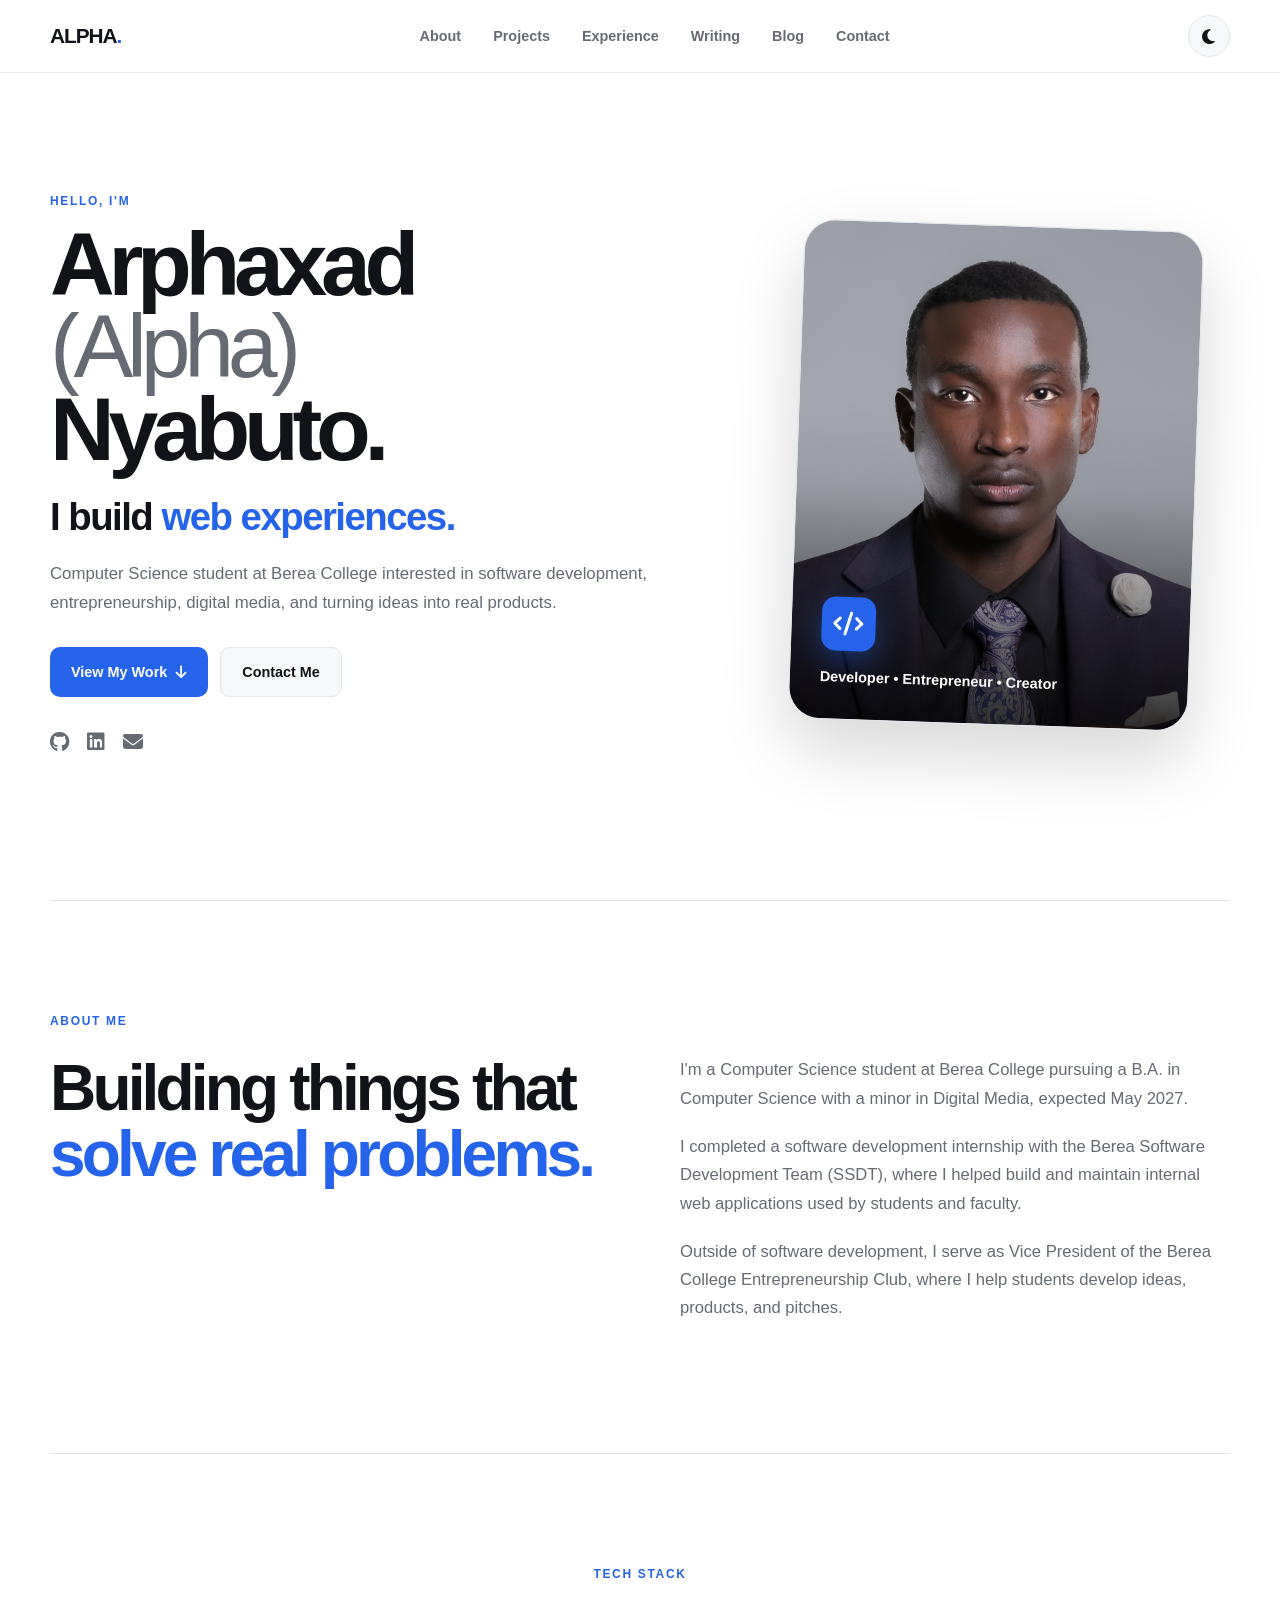
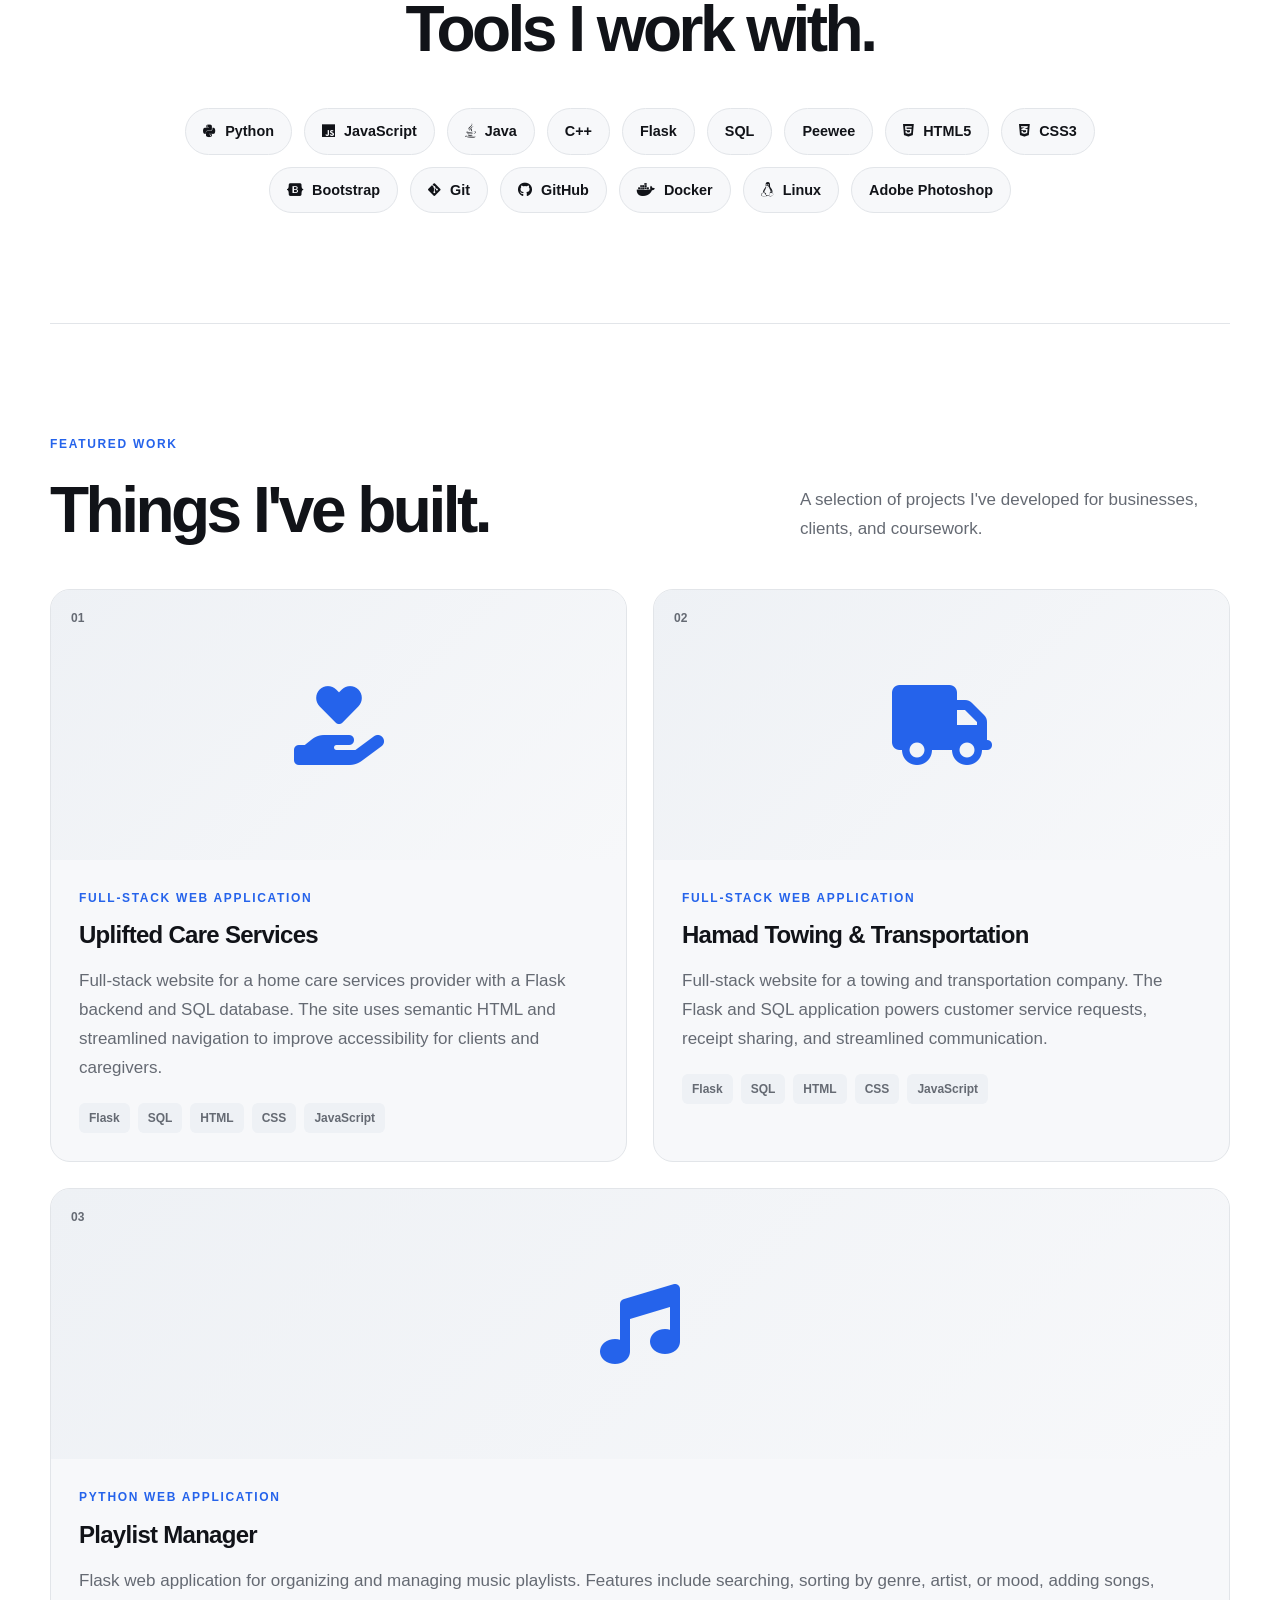
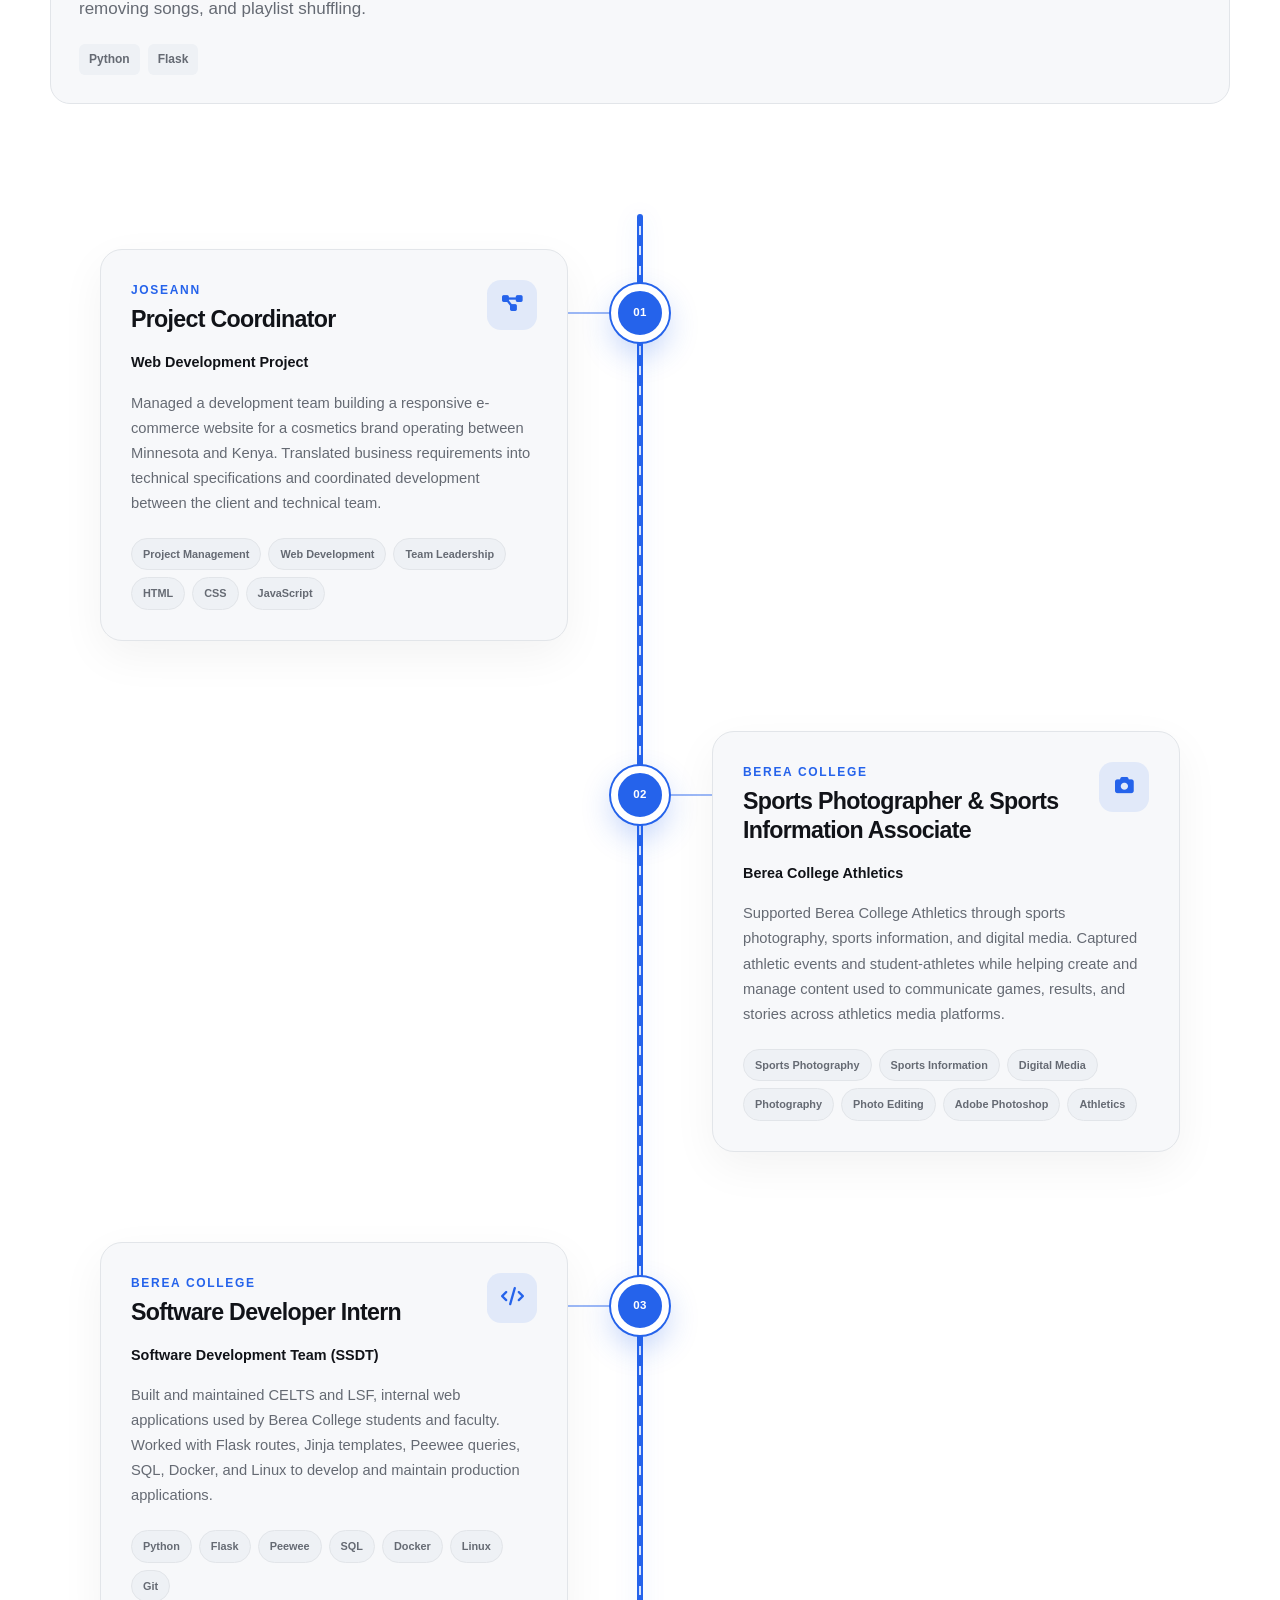
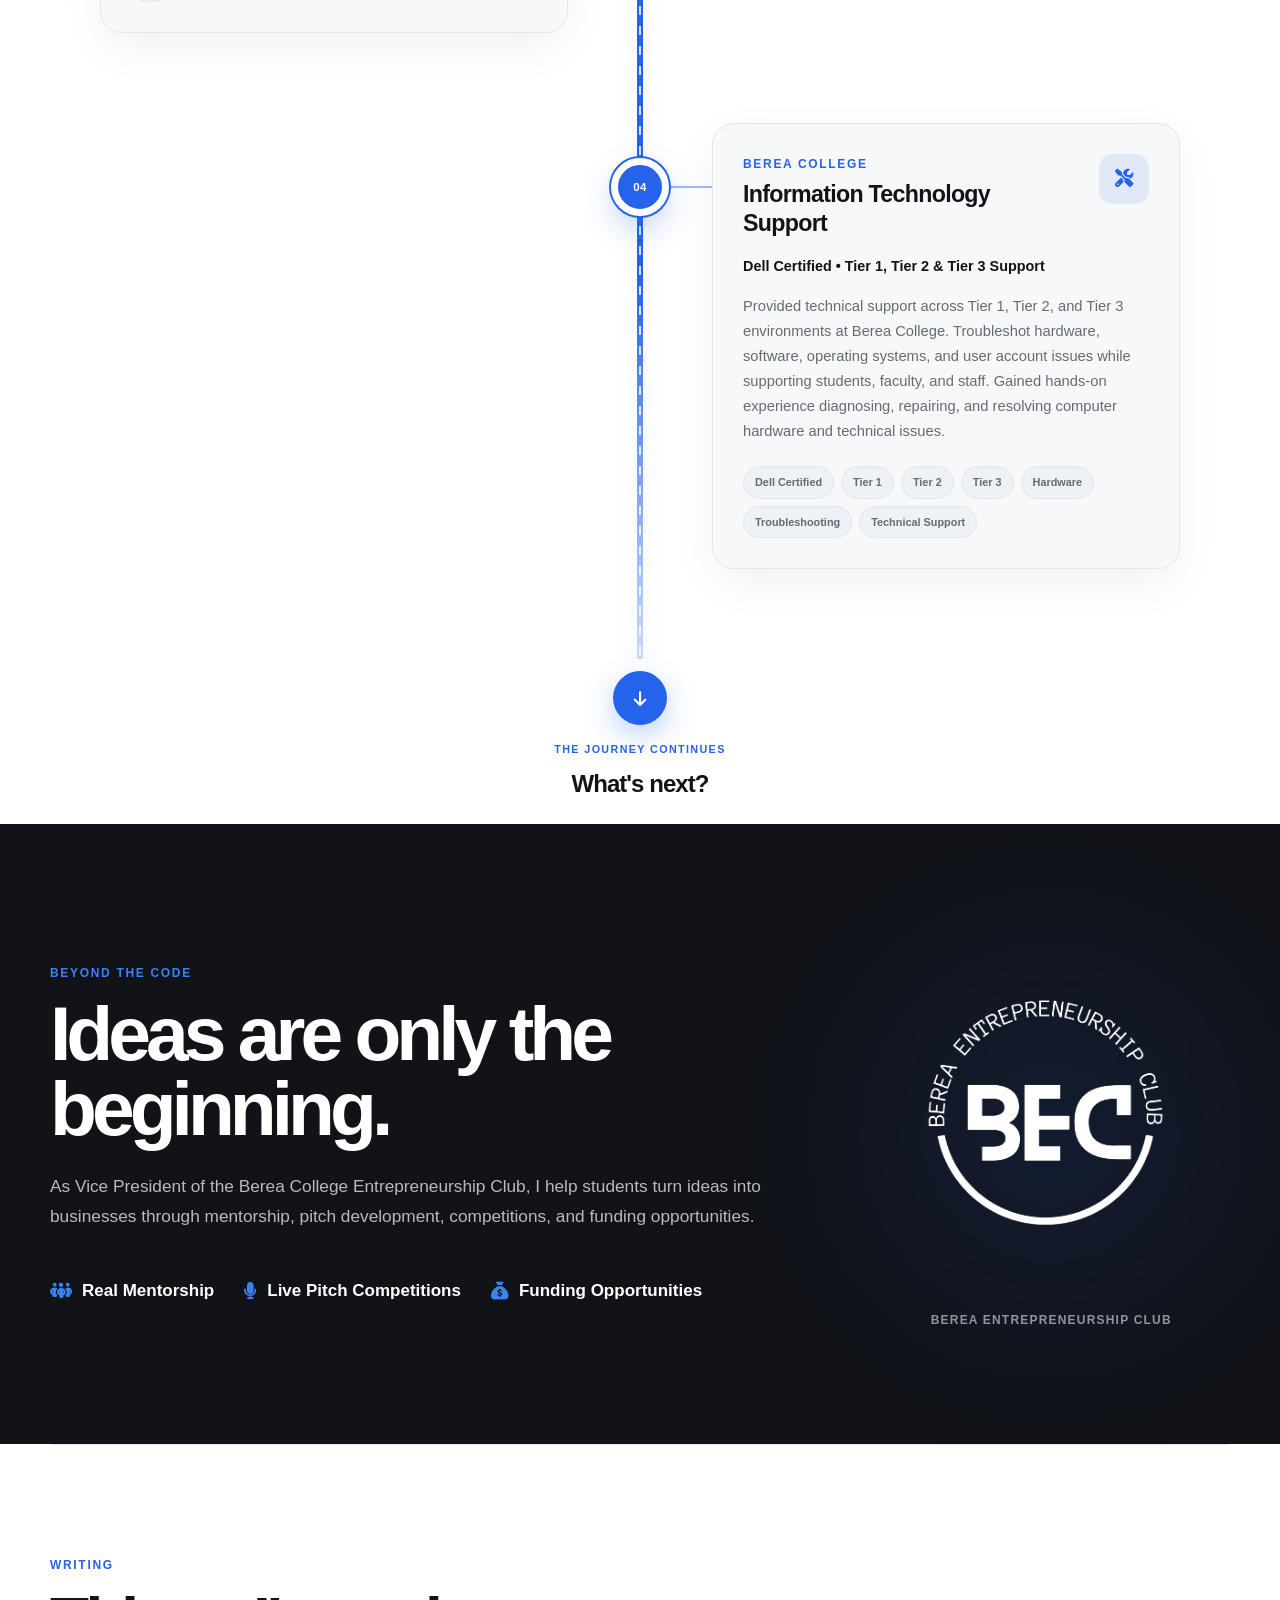
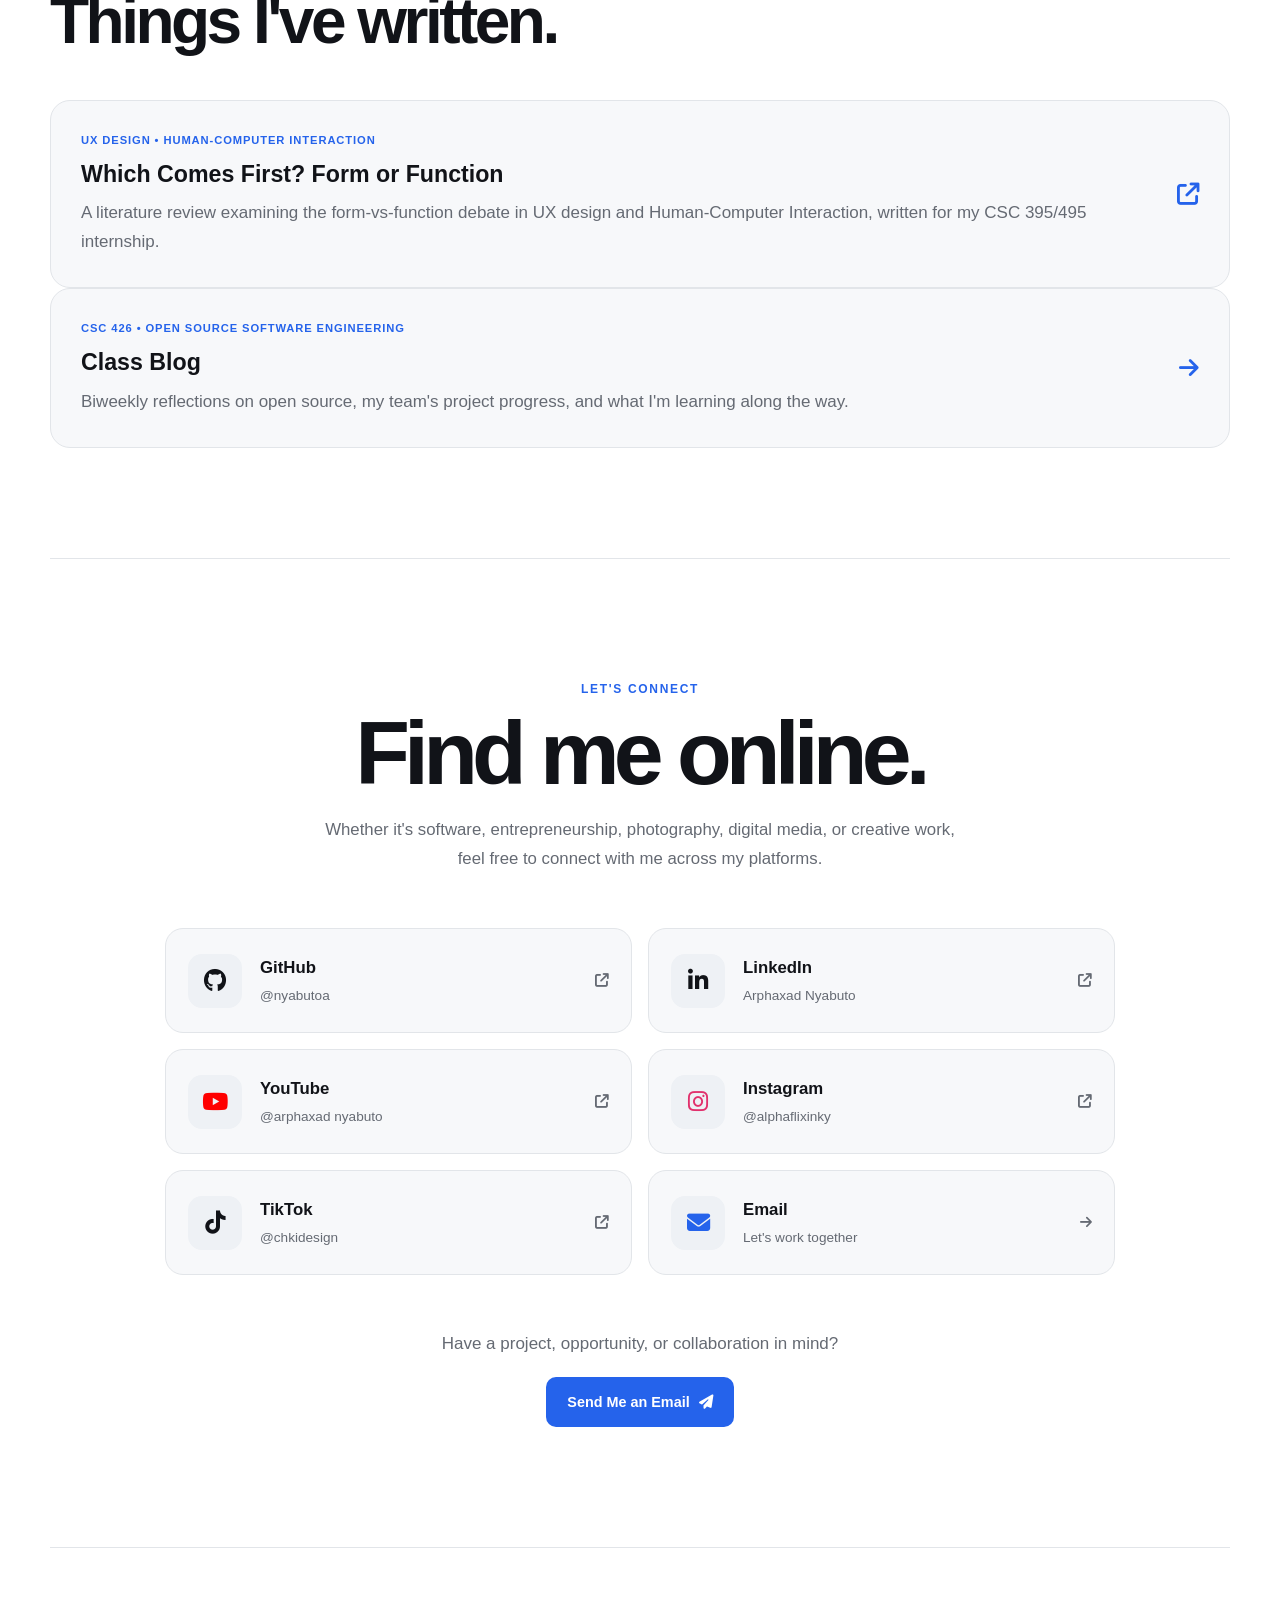
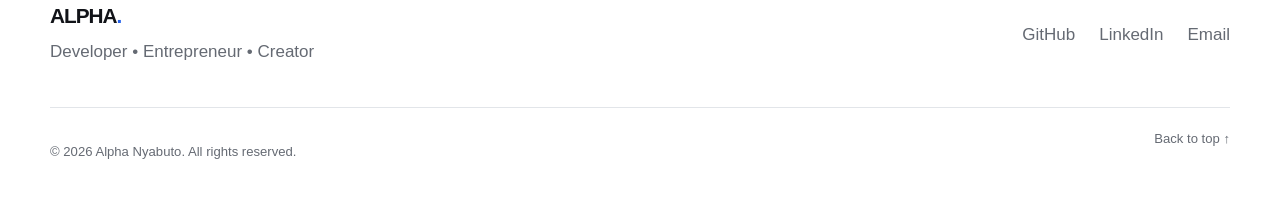
==== commit 5e95324a: "Add blog section for class posts" ====
--- a/index.html
+++ b/index.html
@@ -38,6 +38,7 @@
         <a href="#projects">Projects</a>
         <a href="#experience">Experience</a>
         <a href="#writing">Writing</a>
+        <a href="blog/index.html">Blog</a>
         <a href="#contact">Contact</a>
       </div>
 
@@ -817,6 +818,32 @@
 
       </a>
 
+      <a
+        href="blog/index.html"
+        class="writing-card"
+      >
+
+        <div>
+
+          <p>
+            CSC 426 • OPEN SOURCE SOFTWARE ENGINEERING
+          </p>
+
+          <h3>
+            Class Blog
+          </h3>
+
+          <span>
+            Biweekly reflections on open source, my team's
+            project progress, and what I'm learning along the way.
+          </span>
+
+        </div>
+
+        <i class="fa-solid fa-arrow-right"></i>
+
+      </a>
+
     </section>
 
 
--- a/style.css
+++ b/style.css
@@ -2311,4 +2311,142 @@
     transform: none;
   }
 
-}+}
+
+/* =========================================================
+   BLOG
+========================================================= */
+
+.blog-page {
+  width: min(820px, calc(100% - 48px));
+
+  margin: 0 auto;
+
+  padding: 140px 0 100px;
+}
+
+.blog-intro {
+  max-width: 600px;
+
+  margin: 0 0 50px;
+
+  color: var(--muted);
+}
+
+.blog-header .section-title {
+  margin-bottom: 20px;
+}
+
+.blog-list {
+  display: grid;
+
+  gap: 20px;
+}
+
+.blog-card {
+  padding: 30px;
+
+  background: var(--surface);
+
+  border: 1px solid var(--border);
+
+  border-radius: var(--radius);
+
+  display: flex;
+
+  justify-content: space-between;
+  align-items: center;
+
+  gap: 30px;
+
+  transition:
+    transform 0.2s ease,
+    border-color 0.2s ease,
+    box-shadow 0.2s ease;
+}
+
+.blog-card:hover {
+  transform: translateY(-5px);
+
+  border-color: var(--accent);
+
+  box-shadow: var(--shadow);
+}
+
+.blog-card h2 {
+  margin: 5px 0;
+
+  font-size: 1.45rem;
+}
+
+.blog-card span {
+  color: var(--muted);
+}
+
+.blog-card > i {
+  flex-shrink: 0;
+
+  color: var(--accent);
+
+  font-size: 1.4rem;
+}
+
+.blog-meta {
+  margin: 0;
+
+  color: var(--accent);
+
+  font-size: 0.7rem;
+  font-weight: 800;
+
+  letter-spacing: 0.08em;
+}
+
+.blog-back {
+  display: inline-block;
+
+  margin-bottom: 30px;
+
+  color: var(--muted);
+
+  font-size: 0.9rem;
+  font-weight: 600;
+}
+
+.blog-back:hover {
+  color: var(--accent);
+}
+
+.blog-post-header h1 {
+  margin: 10px 0 40px;
+
+  font-size: clamp(2.2rem, 5vw, 3.4rem);
+
+  line-height: 1.1;
+
+  letter-spacing: -0.045em;
+}
+
+.blog-post-body h2 {
+  margin: 48px 0 12px;
+
+  font-size: 1.6rem;
+
+  letter-spacing: -0.03em;
+}
+
+.blog-post-body p {
+  margin: 0 0 1.2em;
+}
+
+@media (max-width: 700px) {
+
+  .blog-page {
+    padding-top: 110px;
+  }
+
+  .blog-card {
+    padding: 22px;
+  }
+
+}
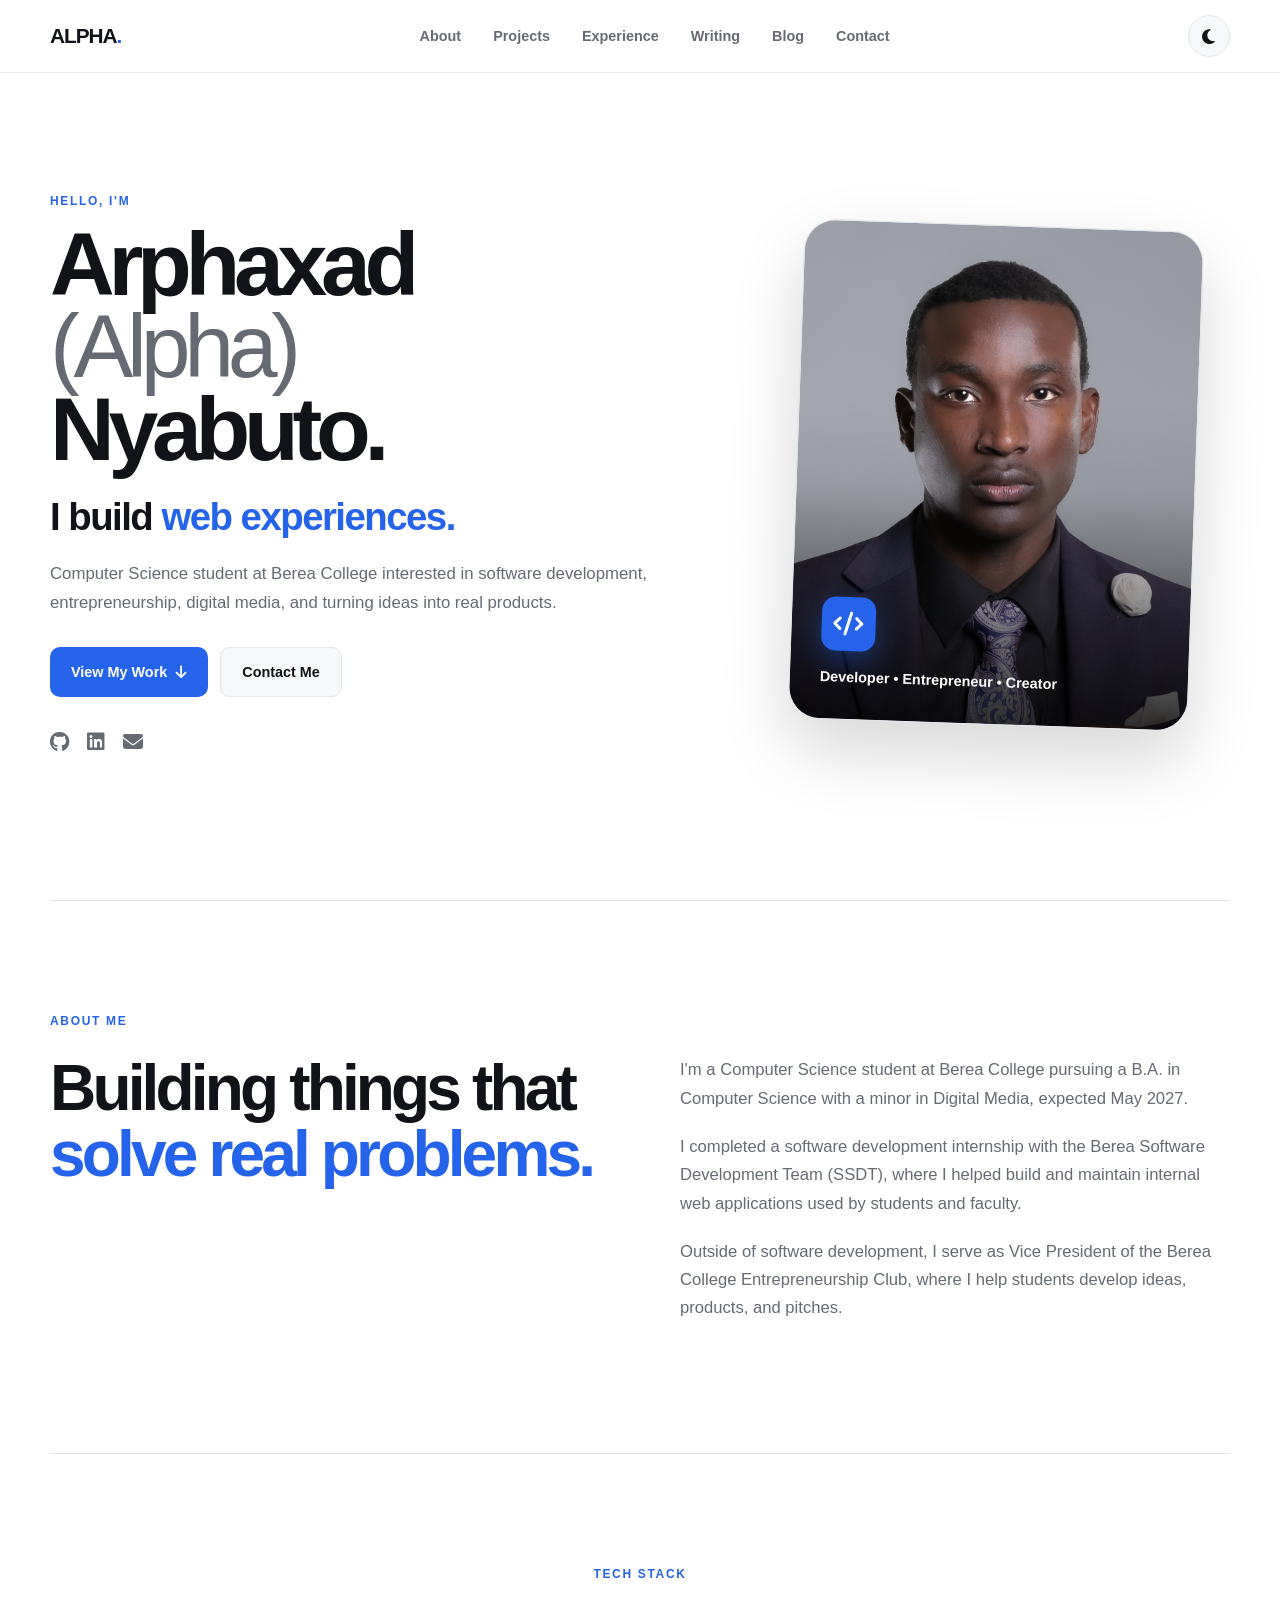
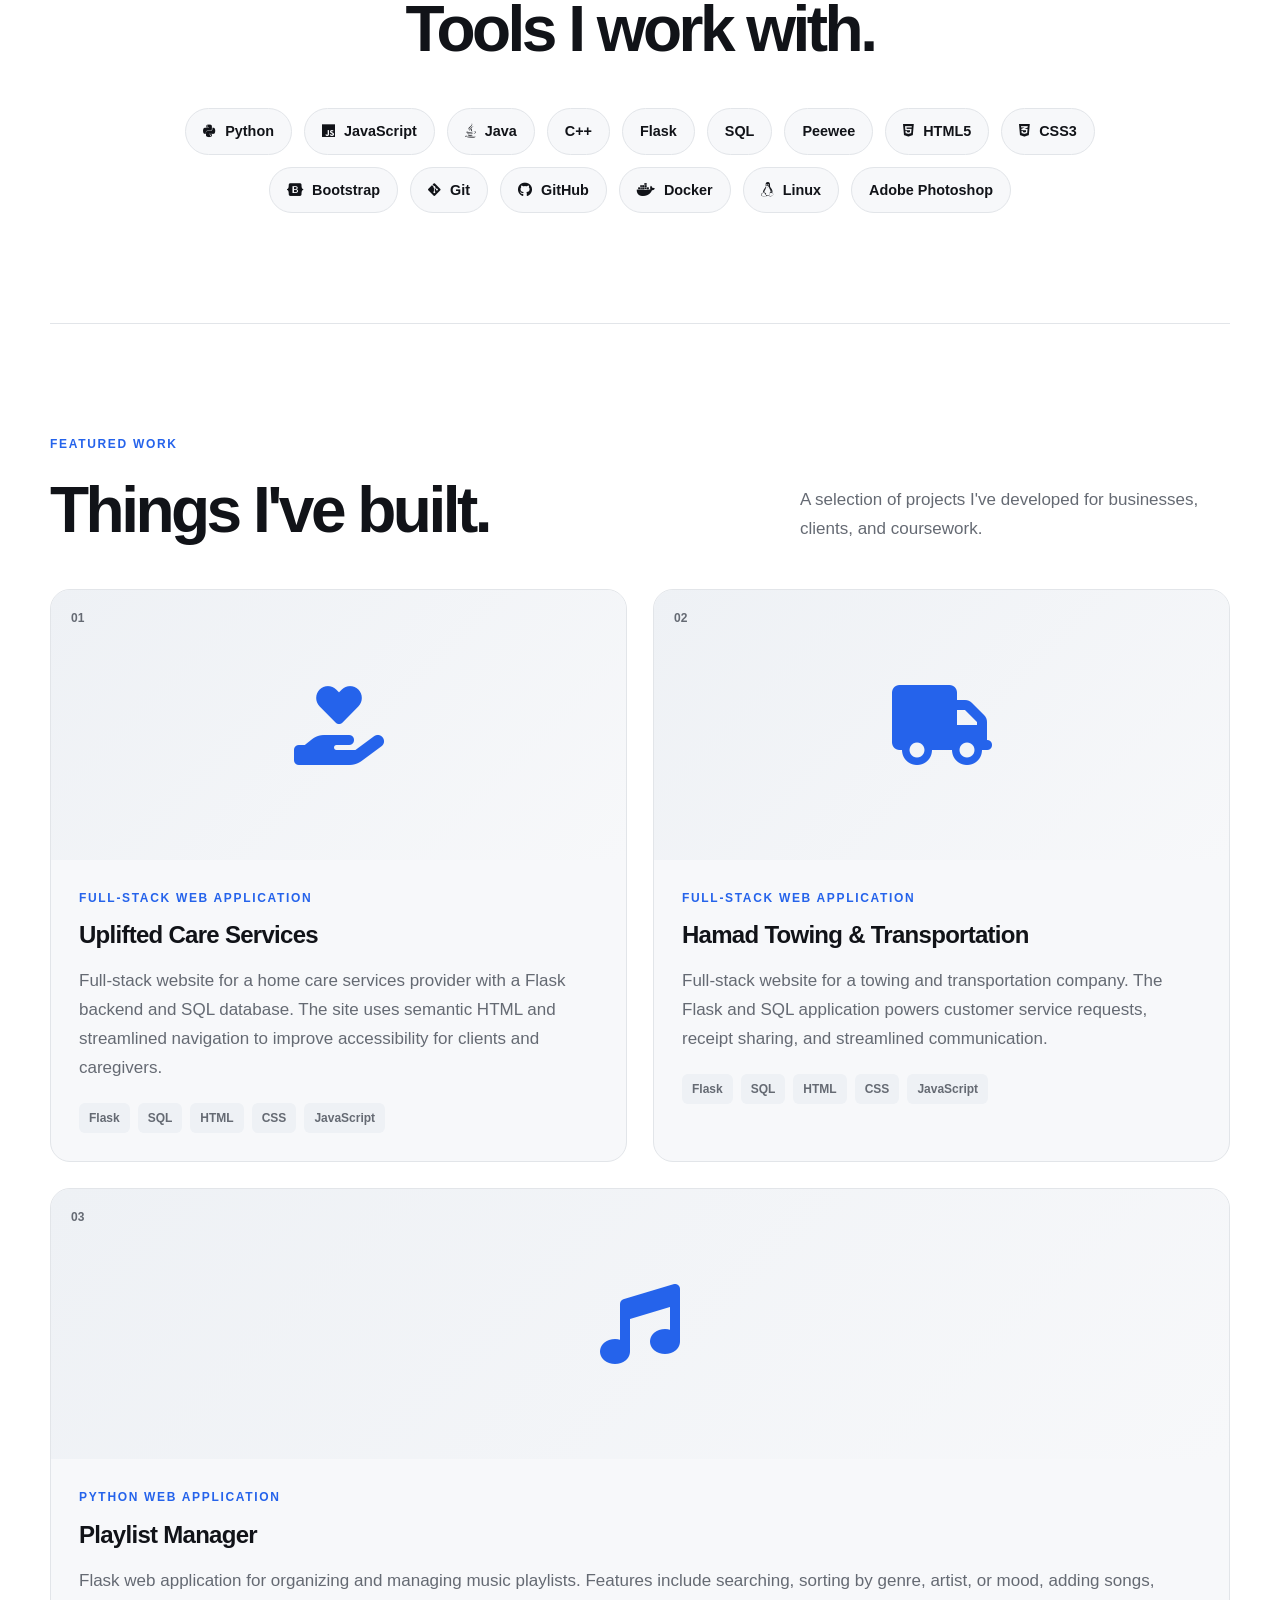
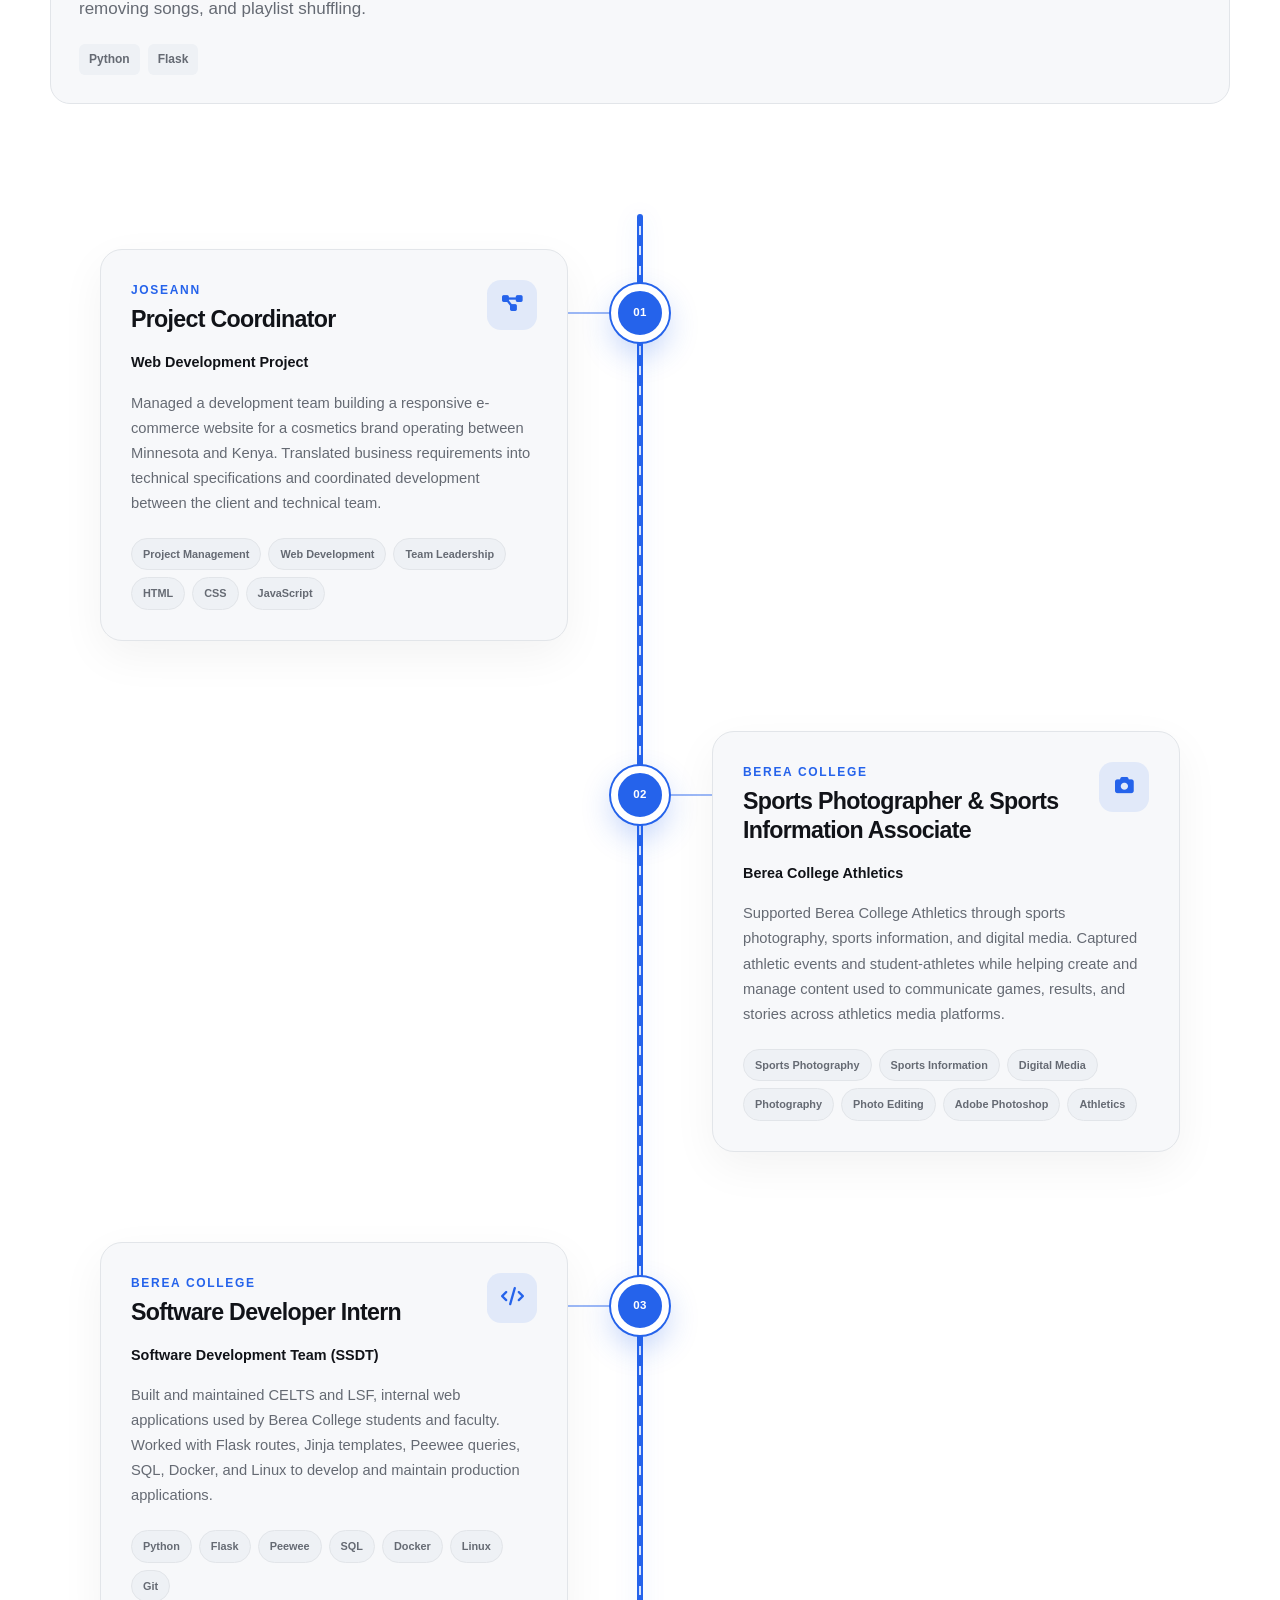
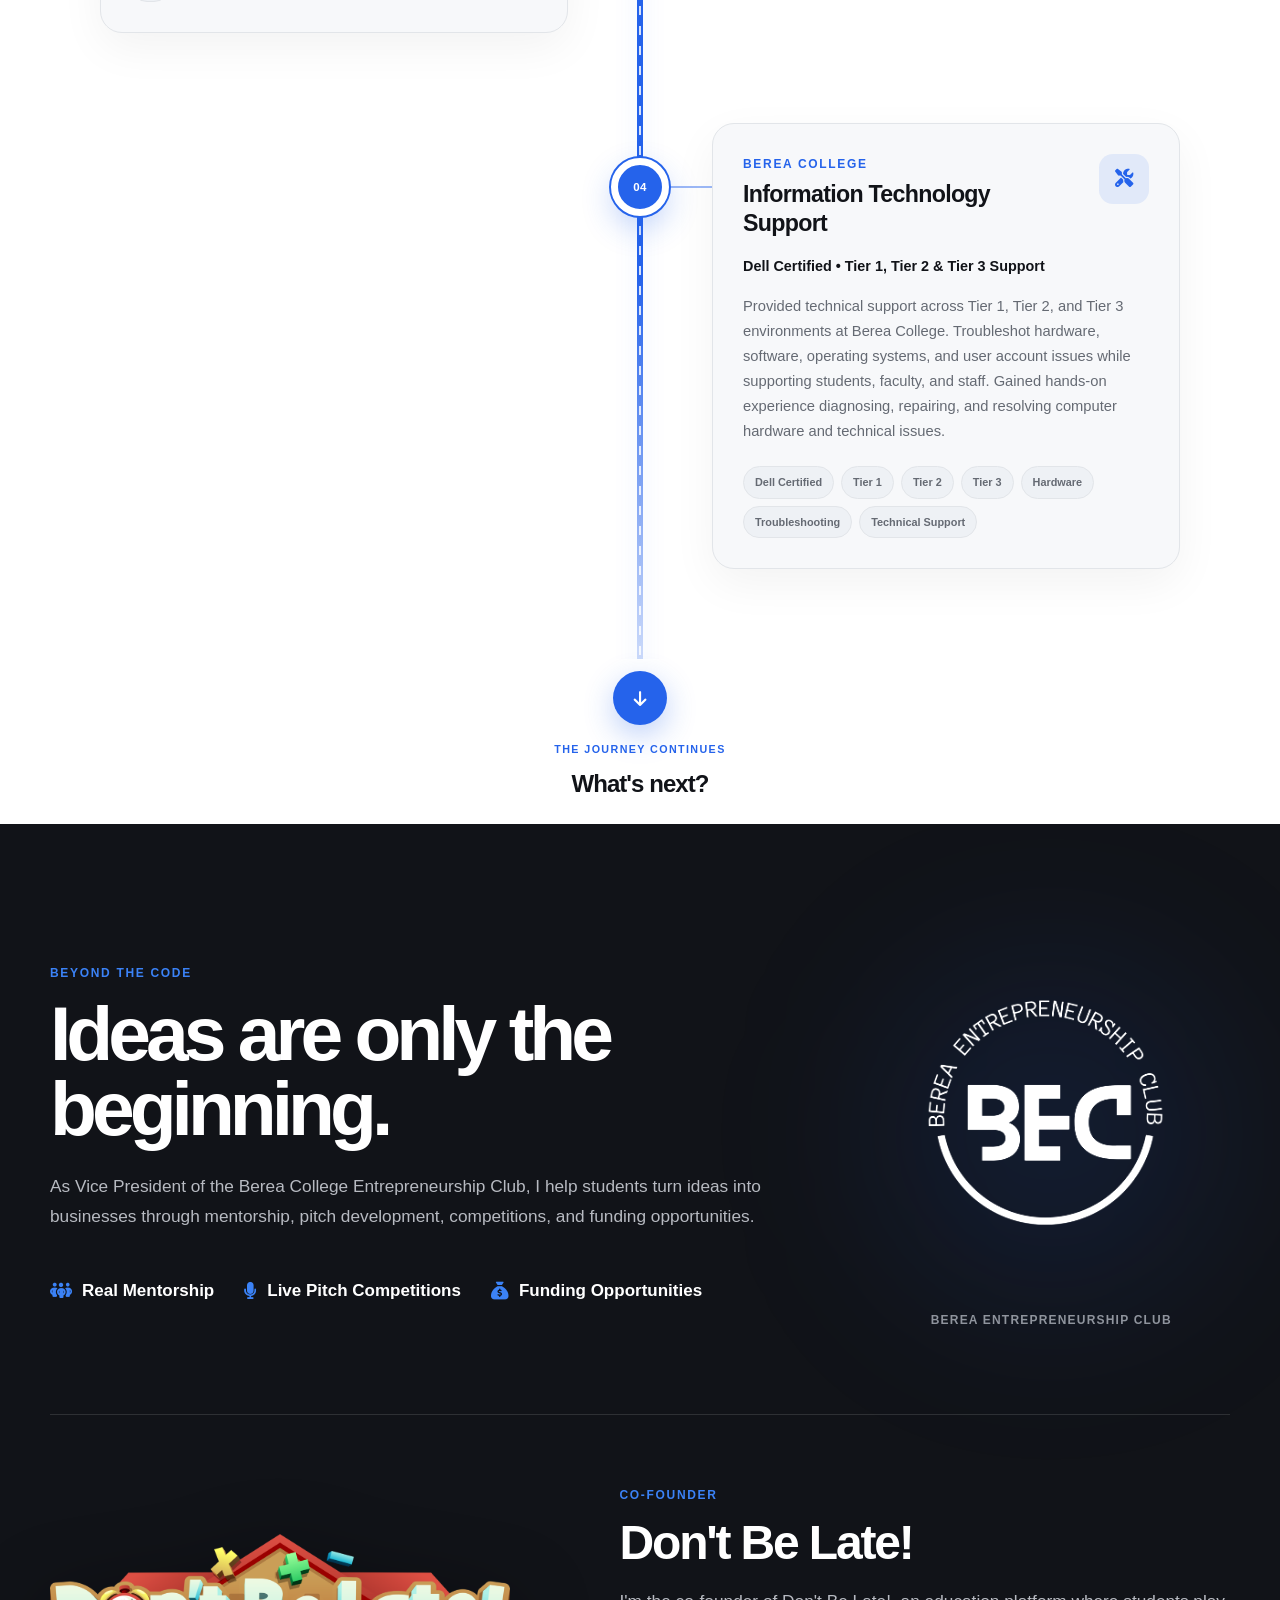
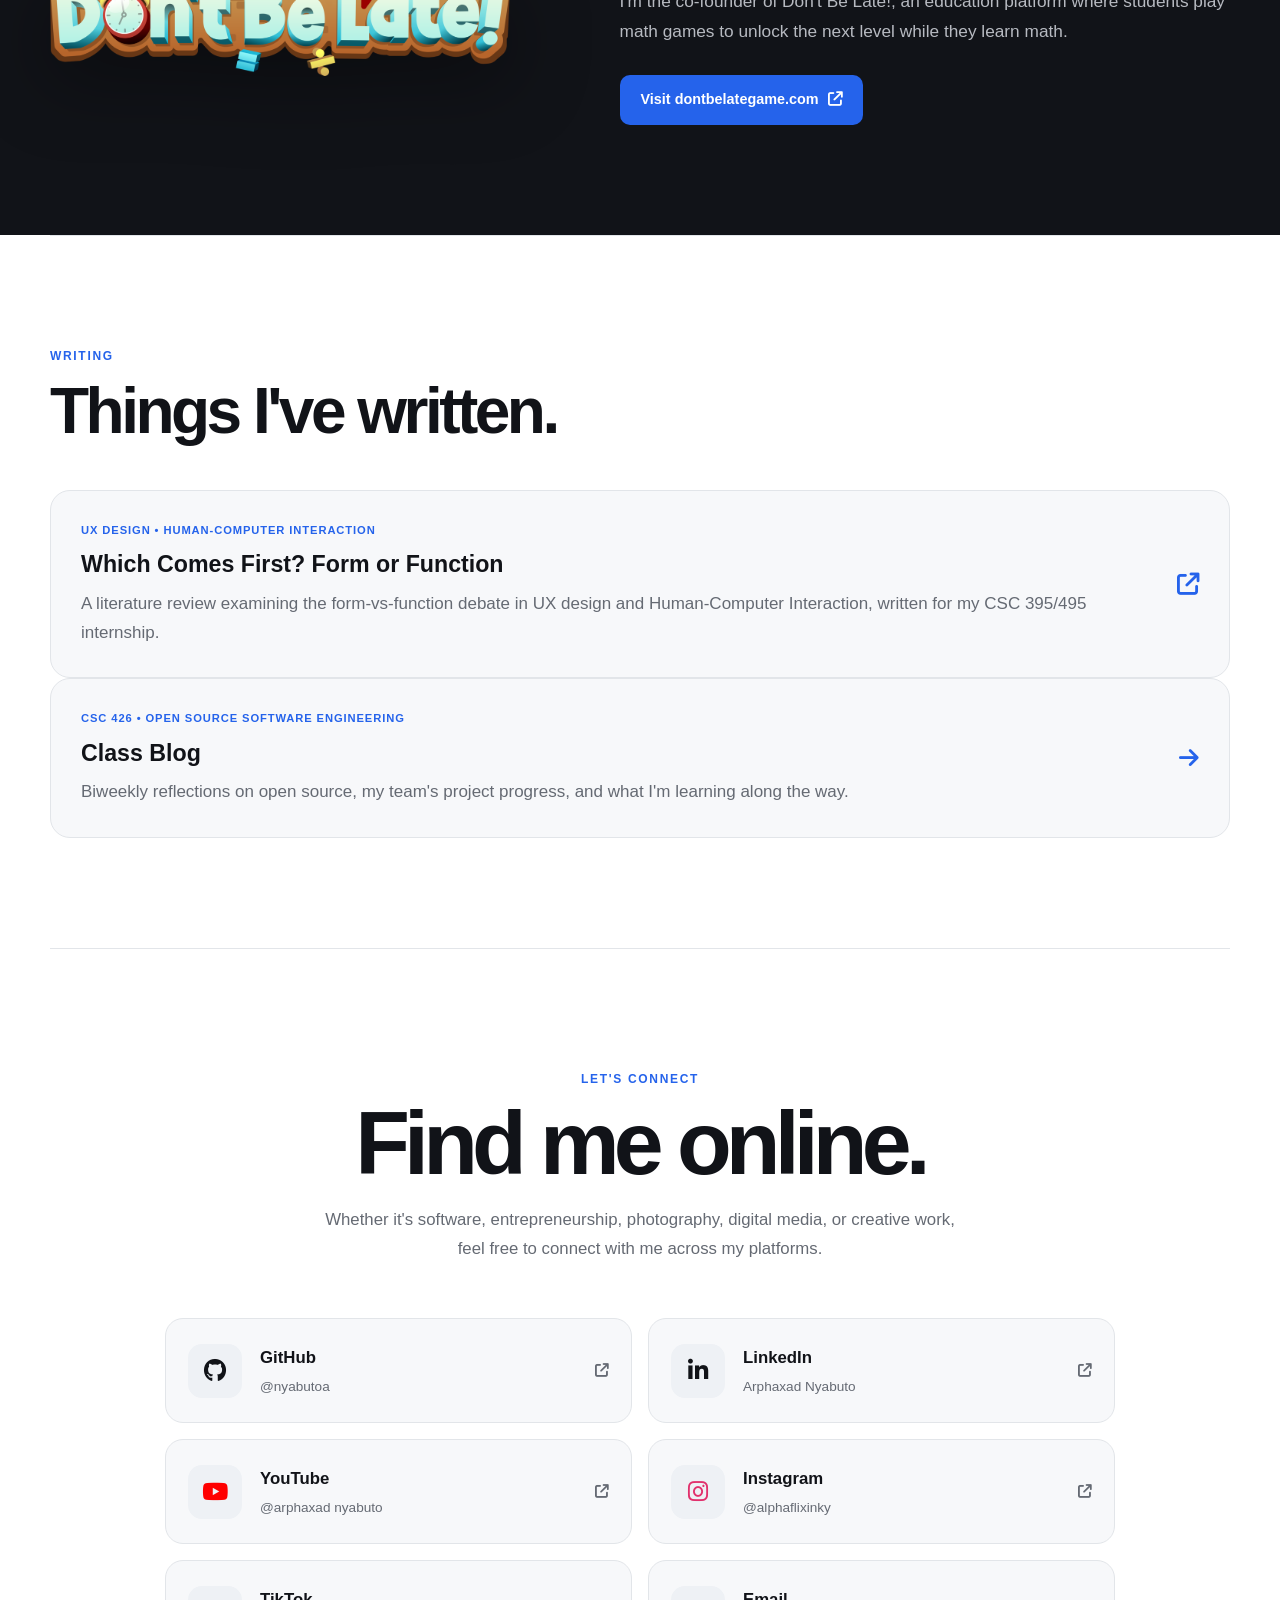
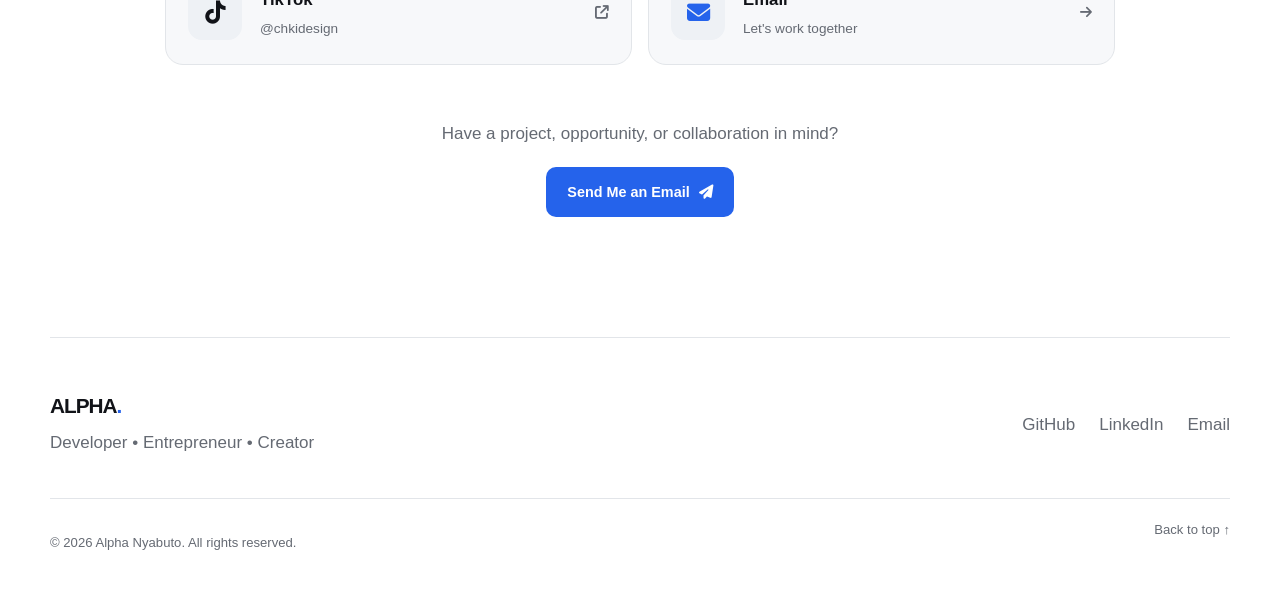
==== commit 457ce40a: "Add Don't Be Late co-founder section with logo and link" ====
--- a/index.html
+++ b/index.html
@@ -770,6 +770,58 @@
 
       </div>
 
+
+      <!-- DON'T BE LATE -->
+
+      <div class="dbl-block">
+
+        <div class="dbl-logo-container">
+
+          <a
+            href="https://www.dontbelategame.com"
+            target="_blank"
+            rel="noopener noreferrer"
+            aria-label="Visit Don't Be Late! website"
+          >
+            <img
+              src="dont-be-late.png"
+              alt="Don't Be Late! logo"
+              class="dbl-logo"
+            >
+          </a>
+
+        </div>
+
+        <div class="dbl-text">
+
+          <p class="section-label">
+            CO-FOUNDER
+          </p>
+
+          <h3>
+            Don't Be Late!
+          </h3>
+
+          <p class="beyond-description">
+            I'm the co-founder of Don't Be Late!, an education
+            platform where students play math games to unlock the
+            next level while they learn math.
+          </p>
+
+          <a
+            href="https://www.dontbelategame.com"
+            target="_blank"
+            rel="noopener noreferrer"
+            class="btn primary-btn dbl-link"
+          >
+            Visit dontbelategame.com
+            <i class="fa-solid fa-arrow-up-right-from-square"></i>
+          </a>
+
+        </div>
+
+      </div>
+
     </section>
 
 
--- a/style.css
+++ b/style.css
@@ -2450,3 +2450,78 @@
   }
 
 }
+
+
+/* =========================================================
+   DON'T BE LATE
+========================================================= */
+
+.dbl-block {
+  width: min(1180px, 100%);
+
+  margin: 80px auto 0;
+  padding-top: 70px;
+
+  border-top: 1px solid rgba(255, 255, 255, 0.12);
+
+  display: grid;
+
+  grid-template-columns:
+    minmax(0, 0.9fr)
+    minmax(0, 1.1fr);
+
+  align-items: center;
+
+  gap: 70px;
+}
+
+.dbl-logo {
+  width: 100%;
+  max-width: 460px;
+
+  height: auto;
+
+  display: block;
+
+  filter: drop-shadow(0 20px 40px rgba(0, 0, 0, 0.4));
+
+  transition: transform 0.35s ease;
+}
+
+.dbl-logo:hover {
+  transform: scale(1.04) rotate(-1deg);
+}
+
+.dbl-text .section-label {
+  color: #3b82f6;
+}
+
+.dbl-text h3 {
+  margin: 10px 0 18px;
+
+  color: #ffffff;
+
+  font-size: clamp(2rem, 4vw, 3rem);
+
+  line-height: 1.05;
+
+  letter-spacing: -0.045em;
+}
+
+@media (max-width: 900px) {
+
+  .dbl-block {
+    grid-template-columns: 1fr;
+
+    gap: 35px;
+  }
+
+  .dbl-logo {
+    max-width: 340px;
+  }
+
+}
+
+.dbl-link {
+  margin-top: 28px;
+}
